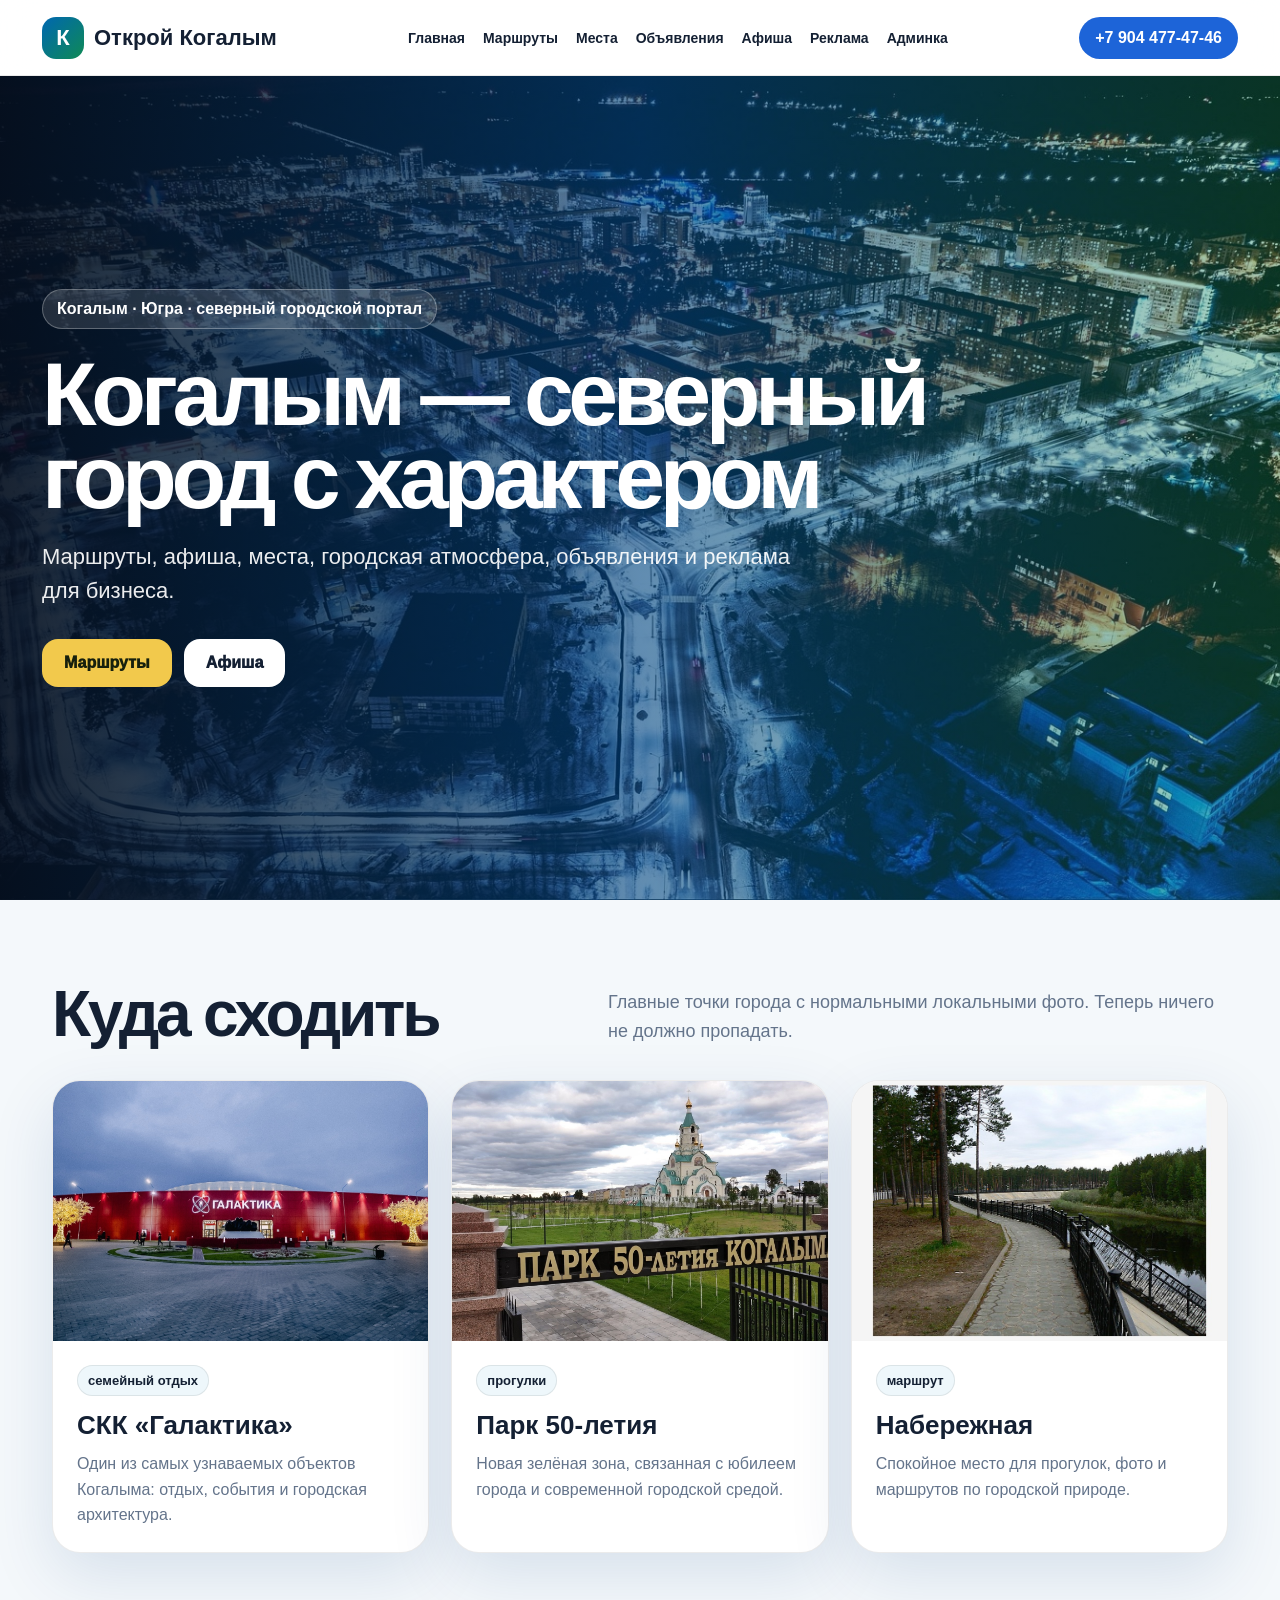
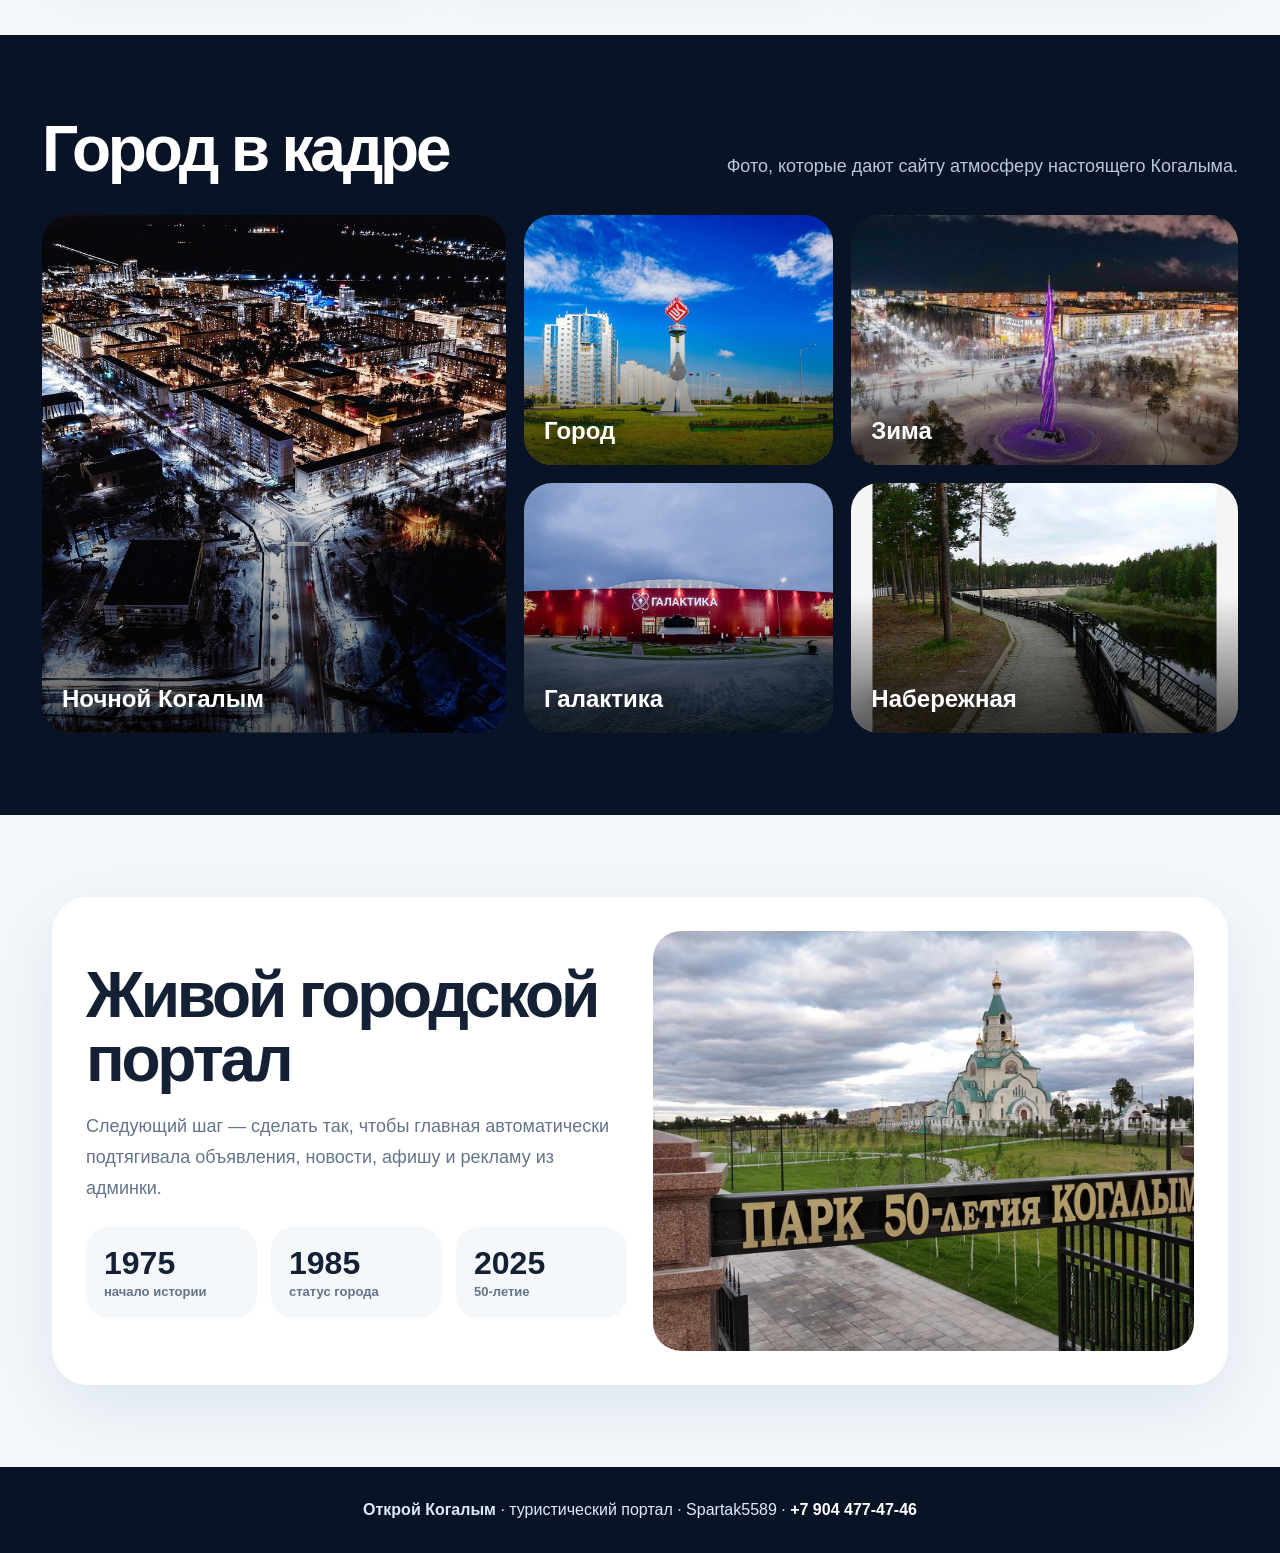
==== index.html @ 86d1e666 "Add files via upload" ====
<!DOCTYPE html>
<html lang="ru">
<head>
<meta charset="UTF-8">
<meta name="viewport" content="width=device-width, initial-scale=1.0">
<title>Открой Когалым</title>
<link rel="stylesheet" href="styles.css">
</head>
<body>

<header class="topbar">
  <a class="logo" href="index.html"><span>К</span> Открой Когалым</a>
  <nav class="nav">
    <a href="index.html">Главная</a>
    <a href="routes.html">Маршруты</a>
    <a href="places.html">Места</a>
    <a href="announcements.html">Объявления</a>
    <a href="events.html">Афиша</a>
    <a href="partners.html">Реклама</a>
    <a href="admin.html">Админка</a>
  </nav>
  <a class="phone" href="tel:+79044774746">+7 904 477-47-46</a>
</header>

<section class="hero">
  <div class="hero-inner">
    <div class="badge">Когалым · Югра · северный городской портал</div>
    <h1>Когалым — северный город с характером</h1>
    <p>Маршруты, афиша, места, городская атмосфера, объявления и реклама для бизнеса.</p>
    <div class="actions">
      <a href="routes.html" class="btn yellow">Маршруты</a>
      <a href="events.html" class="btn light">Афиша</a>
    </div>
  </div>
</section>

<section class="section">
  <div class="section-head">
    <h2>Куда сходить</h2>
    <p>Главные точки города с нормальными локальными фото. Теперь ничего не должно пропадать.</p>
  </div>

  <div class="cards">
    <article class="card">
      <img src="galaktika.jpg" alt="СКК Галактика">
      <div class="card-body">
        <span class="tag">семейный отдых</span>
        <h3>СКК «Галактика»</h3>
        <p>Один из самых узнаваемых объектов Когалыма: отдых, события и городская архитектура.</p>
      </div>
    </article>

    <article class="card">
      <img src="park-50-let.jpg" alt="Парк 50-летия Когалыма">
      <div class="card-body">
        <span class="tag">прогулки</span>
        <h3>Парк 50-летия</h3>
        <p>Новая зелёная зона, связанная с юбилеем города и современной городской средой.</p>
      </div>
    </article>

    <article class="card">
      <img src="embankment.jpg" alt="Набережная Когалыма">
      <div class="card-body">
        <span class="tag">маршрут</span>
        <h3>Набережная</h3>
        <p>Спокойное место для прогулок, фото и маршрутов по городской природе.</p>
      </div>
    </article>
  </div>
</section>

<section class="section dark">
  <div class="section-head">
    <h2>Город в кадре</h2>
    <p>Фото, которые дают сайту атмосферу настоящего Когалыма.</p>
  </div>

  <div class="gallery">
    <div class="shot big"><img src="kogalym-night.jpg" alt=""><b>Ночной Когалым</b></div>
    <div class="shot"><img src="lukoil-city.webp" alt=""><b>Город</b></div>
    <div class="shot"><img src="winter-monument.webp" alt=""><b>Зима</b></div>
    <div class="shot"><img src="galaktika.jpg" alt=""><b>Галактика</b></div>
    <div class="shot"><img src="embankment.jpg" alt=""><b>Набережная</b></div>
  </div>
</section>

<section class="section">
  <div class="feature">
    <div>
      <h2>Живой городской портал</h2>
      <p>Следующий шаг — сделать так, чтобы главная автоматически подтягивала объявления, новости, афишу и рекламу из админки.</p>
      <div class="mini-grid">
        <div><b>1975</b><span>начало истории</span></div>
        <div><b>1985</b><span>статус города</span></div>
        <div><b>2025</b><span>50-летие</span></div>
      </div>
    </div>
    <img src="park-50-let.jpg" alt="">
  </div>
</section>

<footer>
  <b>Открой Когалым</b>
  <span> · туристический портал · Spartak5589 · </span>
  <a href="tel:+79044774746">+7 904 477-47-46</a>
</footer>

</body>
</html>
---- styles.css ----
*{box-sizing:border-box;margin:0;padding:0}
body{font-family:Inter,Segoe UI,Arial,sans-serif;background:#f4f8fb;color:#142033}
a{text-decoration:none;color:inherit}
.topbar{height:76px;padding:0 42px;display:flex;align-items:center;justify-content:space-between;gap:22px;background:rgba(255,255,255,.92);backdrop-filter:blur(16px);position:sticky;top:0;z-index:10;border-bottom:1px solid rgba(0,0,0,.08)}
.logo{display:flex;align-items:center;gap:10px;font-size:22px;font-weight:900;white-space:nowrap}
.logo span{width:42px;height:42px;border-radius:14px;background:linear-gradient(135deg,#0067b1,#0f8a55);display:grid;place-items:center;color:white}
.nav{display:flex;gap:18px;font-size:14px;font-weight:800}
.nav a:hover{color:#0067b1}
.phone{background:#1d64d8;color:#fff;padding:12px 16px;border-radius:999px;font-weight:900;white-space:nowrap}

.hero{min-height:calc(100vh - 76px);display:flex;align-items:center;background:linear-gradient(90deg,rgba(5,16,32,.92),rgba(0,70,130,.62),rgba(15,138,85,.35)),url('kogalym-night.jpg') center/cover;color:white;padding:80px 42px}
.hero-inner{max-width:900px}
.badge{display:inline-flex;padding:10px 14px;border-radius:999px;border:1px solid rgba(255,255,255,.28);background:rgba(255,255,255,.12);font-weight:800;margin-bottom:24px}
h1{font-size:clamp(46px,7vw,92px);line-height:.92;letter-spacing:-.06em;margin-bottom:22px}
.hero p{font-size:22px;line-height:1.55;max-width:780px;color:rgba(255,255,255,.92)}
.actions{display:flex;gap:12px;margin-top:30px;flex-wrap:wrap}
.btn{padding:15px 22px;border-radius:16px;font-weight:950}
.yellow{background:#f2c94c;color:#17200d}
.light{background:#fff;color:#142033}

.section{padding:82px 42px;max-width:1260px;margin:auto}
.section.dark{max-width:none;background:#081426;color:white}
.section.dark .section-head p{color:#b6c8d9}
.section-head{display:flex;justify-content:space-between;gap:30px;align-items:end;margin-bottom:34px}
.section h2{font-size:clamp(34px,5vw,64px);line-height:1;letter-spacing:-.05em}
.section-head p{font-size:18px;color:#64748b;line-height:1.6;max-width:620px}

.cards{display:grid;grid-template-columns:repeat(3,1fr);gap:22px}
.card{background:white;border-radius:28px;overflow:hidden;box-shadow:0 22px 65px rgba(0,60,120,.12);transition:.25s;border:1px solid rgba(0,0,0,.08)}
.card:hover{transform:translateY(-6px);box-shadow:0 30px 80px rgba(0,60,120,.18)}
.card img{width:100%;height:260px;object-fit:cover;display:block}
.card-body{padding:24px}
.tag{display:inline-flex;background:#eef7fb;border:1px solid rgba(0,0,0,.08);padding:7px 10px;border-radius:999px;font-size:13px;font-weight:900;margin-bottom:14px}
.card h3{font-size:26px;margin-bottom:10px}
.card p{color:#64748b;line-height:1.6}

.gallery{display:grid;grid-template-columns:1.2fr .8fr 1fr;gap:18px;max-width:1260px;margin:auto}
.shot{height:250px;border-radius:28px;overflow:hidden;position:relative;background:#123}
.shot.big{height:518px;grid-row:span 2}
.shot img{width:100%;height:100%;object-fit:cover;display:block;transition:.35s}
.shot:hover img{transform:scale(1.05)}
.shot:after{content:"";position:absolute;inset:0;background:linear-gradient(180deg,transparent 45%,rgba(0,0,0,.65))}
.shot b{position:absolute;left:20px;bottom:20px;z-index:2;color:white;font-size:24px;text-shadow:0 2px 18px rgba(0,0,0,.65)}

.feature{display:grid;grid-template-columns:1fr 1fr;gap:26px;align-items:center;background:white;border-radius:36px;padding:34px;box-shadow:0 22px 70px rgba(0,60,120,.10)}
.feature p{font-size:18px;line-height:1.7;color:#64748b;margin:20px 0}
.feature img{width:100%;height:420px;object-fit:cover;border-radius:28px}
.mini-grid{display:grid;grid-template-columns:repeat(3,1fr);gap:14px;margin-top:24px}
.mini-grid div{background:#f4f8fb;border-radius:22px;padding:18px}
.mini-grid b{font-size:32px;display:block}
.mini-grid span{color:#64748b;font-weight:800;font-size:13px}

footer{padding:34px 42px;background:#081426;color:#dbeafe;text-align:center}
footer a{color:white;font-weight:900}

@media(max-width:900px){
  .topbar{height:auto;padding:18px;align-items:flex-start;flex-direction:column}
  .nav{flex-wrap:wrap}
  .phone{display:inline-flex}
  .hero{min-height:auto;padding:80px 22px}
  h1{font-size:46px}
  .hero p{font-size:18px}
  .section{padding:60px 22px}
  .section-head{display:block}
  .section-head p{margin-top:16px}
  .cards,.gallery,.feature,.mini-grid{grid-template-columns:1fr}
  .shot,.shot.big{height:260px}
  .feature{padding:22px}
  .feature img{height:280px}
}
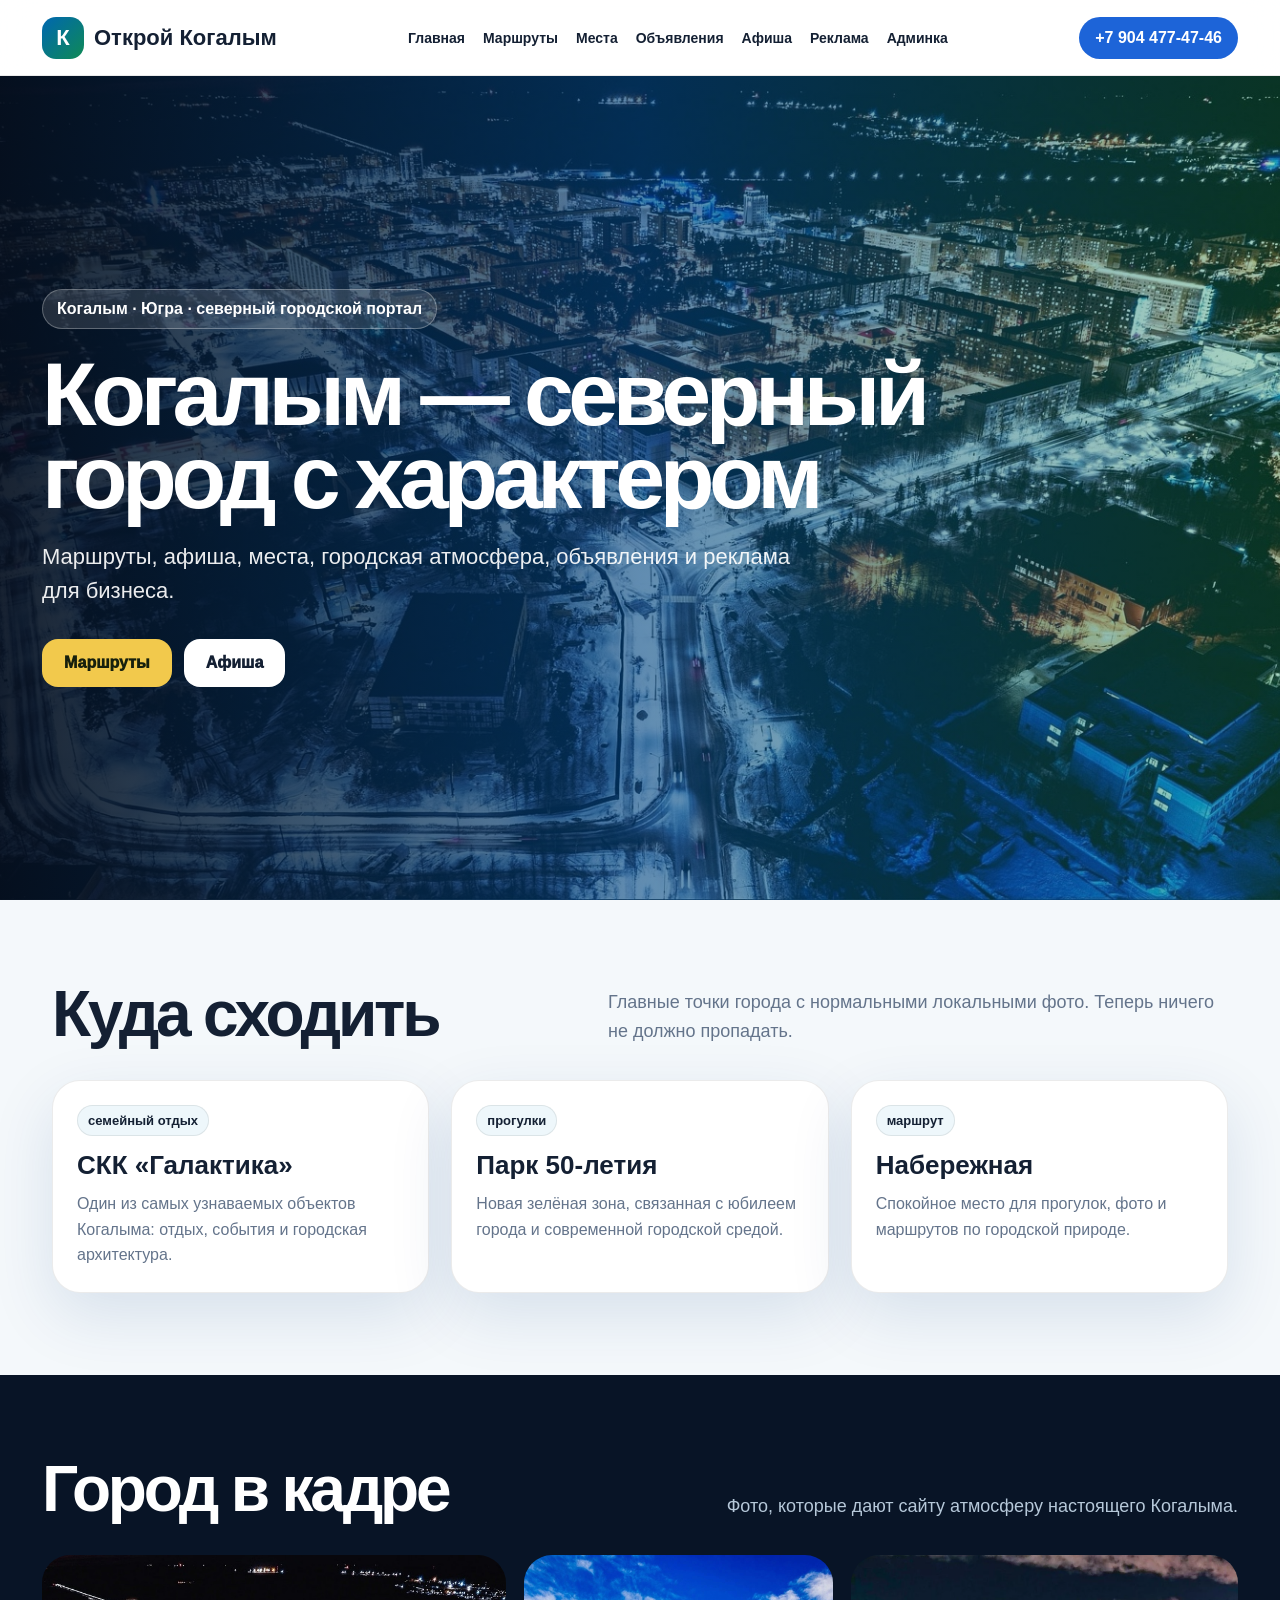
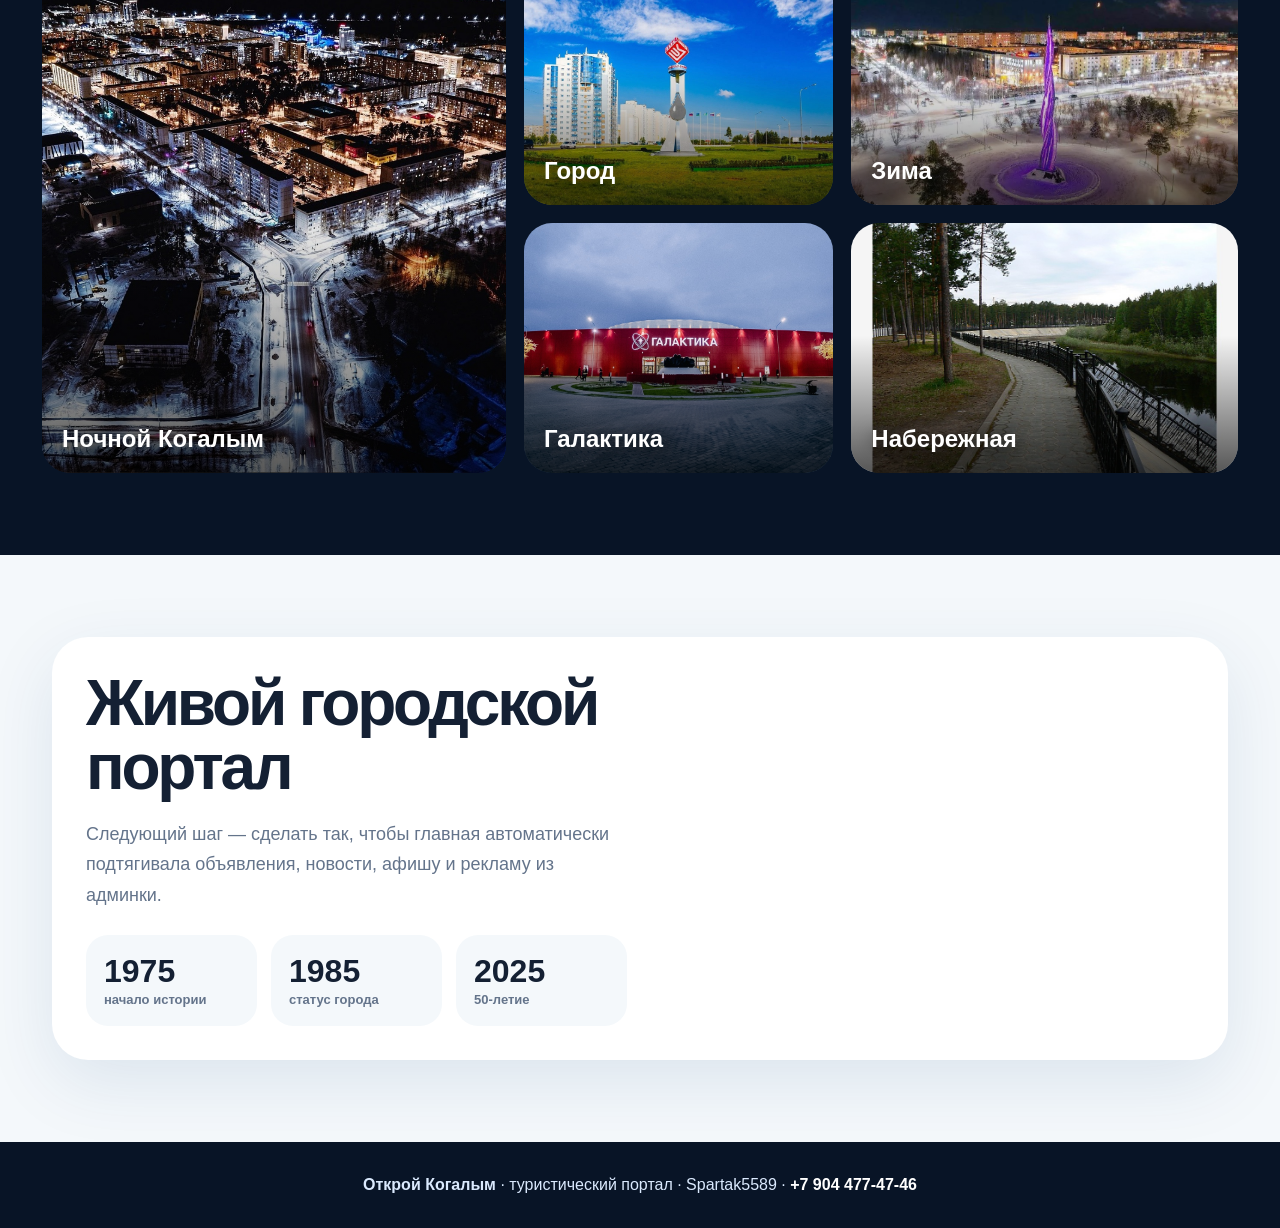
==== commit afc53ce4: "Update index.html" ====
--- a/index.html
+++ b/index.html
@@ -42,7 +42,7 @@
 
   <div class="cards">
     <article class="card">
-      <img src="galaktika.jpg" alt="СКК Галактика">
+      <src="galaktika.jpg" alt="СКК Галактика">
       <div class="card-body">
         <span class="tag">семейный отдых</span>
         <h3>СКК «Галактика»</h3>
@@ -51,7 +51,7 @@
     </article>
 
     <article class="card">
-      <img src="park-50-let.jpg" alt="Парк 50-летия Когалыма">
+      <src="park-50-let.jpg" alt="Парк 50-летия Когалыма">
       <div class="card-body">
         <span class="tag">прогулки</span>
         <h3>Парк 50-летия</h3>
@@ -60,7 +60,7 @@
     </article>
 
     <article class="card">
-      <img src="embankment.jpg" alt="Набережная Когалыма">
+      <src="embankment.jpg" alt="Набережная Когалыма">
       <div class="card-body">
         <span class="tag">маршрут</span>
         <h3>Набережная</h3>
@@ -96,7 +96,7 @@
         <div><b>2025</b><span>50-летие</span></div>
       </div>
     </div>
-    <img src="park-50-let.jpg" alt="">
+    <src="park-50-let.jpg" alt="">
   </div>
 </section>
 
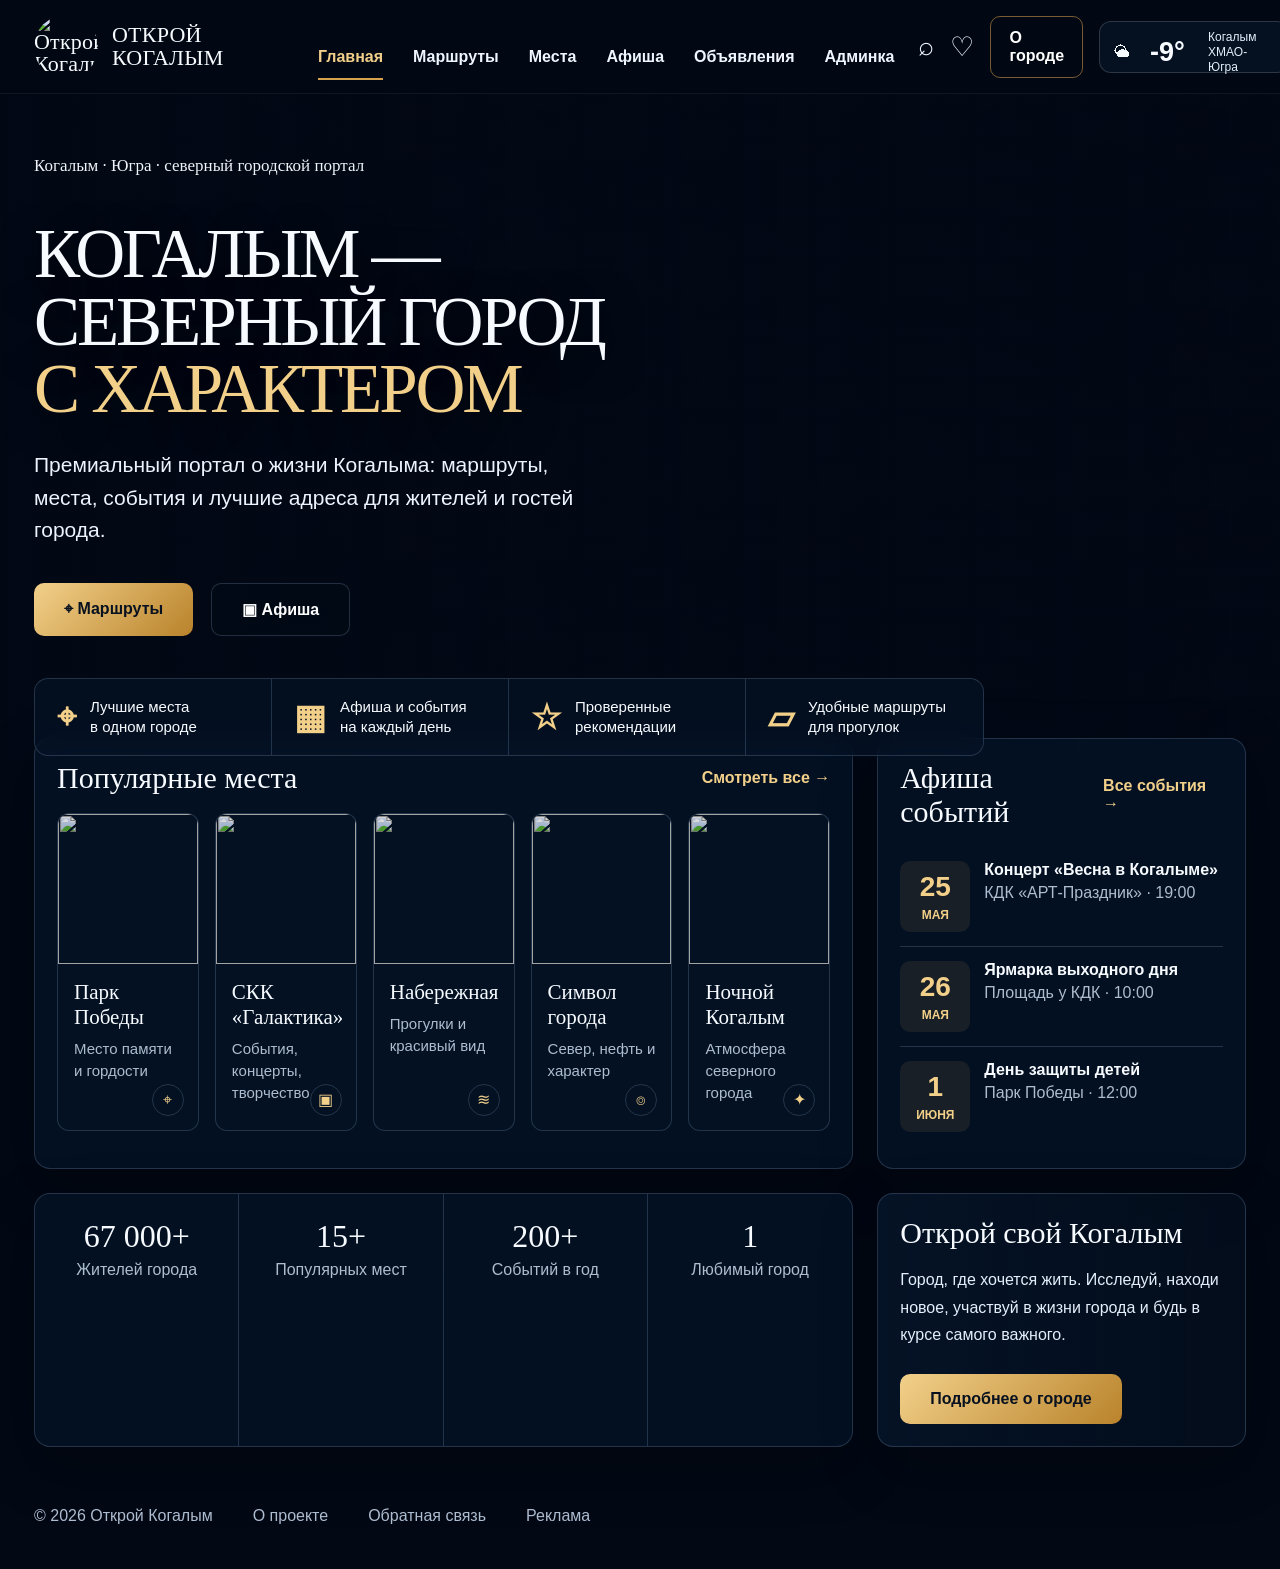
==== commit 1dca5b0f: "Add files via upload" ====
--- a/index.html
+++ b/index.html
@@ -1,109 +1,113 @@
 <!DOCTYPE html>
 <html lang="ru">
 <head>
-<meta charset="UTF-8">
-<meta name="viewport" content="width=device-width, initial-scale=1.0">
-<title>Открой Когалым</title>
-<link rel="stylesheet" href="styles.css">
+  <meta charset="UTF-8" />
+  <meta name="viewport" content="width=device-width, initial-scale=1.0" />
+  <title>Открой Когалым</title>
+  <link rel="stylesheet" href="style.css" />
 </head>
 <body>
 
-<header class="topbar">
-  <a class="logo" href="index.html"><span>К</span> Открой Когалым</a>
-  <nav class="nav">
-    <a href="index.html">Главная</a>
+<header class="header">
+  <a class="brand" href="index.html">
+    <img src="images/logo.png" alt="Открой Когалым">
+    <span>ОТКРОЙ<br>КОГАЛЫМ</span>
+  </a>
+
+  <nav>
+    <a class="active" href="index.html">Главная</a>
     <a href="routes.html">Маршруты</a>
     <a href="places.html">Места</a>
+    <a href="events.html">Афиша</a>
     <a href="announcements.html">Объявления</a>
-    <a href="events.html">Афиша</a>
-    <a href="partners.html">Реклама</a>
     <a href="admin.html">Админка</a>
   </nav>
-  <a class="phone" href="tel:+79044774746">+7 904 477-47-46</a>
+
+  <div class="right-head">
+    <span class="icon">⌕</span>
+    <span class="icon">♡</span>
+    <a class="about" href="about.html">О городе</a>
+    <div class="weather">
+      <span>🌥</span>
+      <b>-9°</b>
+      <small>Когалым<br>ХМАО-Югра</small>
+    </div>
+  </div>
 </header>
 
-<section class="hero">
-  <div class="hero-inner">
-    <div class="badge">Когалым · Югра · северный городской портал</div>
-    <h1>Когалым — северный город с характером</h1>
-    <p>Маршруты, афиша, места, городская атмосфера, объявления и реклама для бизнеса.</p>
-    <div class="actions">
-      <a href="routes.html" class="btn yellow">Маршруты</a>
-      <a href="events.html" class="btn light">Афиша</a>
-    </div>
-  </div>
-</section>
+<main>
+  <section class="hero">
+    <div class="hero-content">
+      <p class="kicker">Когалым · Югра · северный городской портал</p>
 
-<section class="section">
-  <div class="section-head">
-    <h2>Куда сходить</h2>
-    <p>Главные точки города с нормальными локальными фото. Теперь ничего не должно пропадать.</p>
-  </div>
+      <h1>Когалым —<br>северный город<br><strong>с характером</strong></h1>
 
-  <div class="cards">
-    <article class="card">
-      <src="galaktika.jpg" alt="СКК Галактика">
-      <div class="card-body">
-        <span class="tag">семейный отдых</span>
-        <h3>СКК «Галактика»</h3>
-        <p>Один из самых узнаваемых объектов Когалыма: отдых, события и городская архитектура.</p>
+      <p class="lead">
+        Премиальный портал о жизни Когалыма:
+        маршруты, места, события и лучшие адреса
+        для жителей и гостей города.
+      </p>
+
+      <div class="actions">
+        <a class="btn gold" href="routes.html">⌖ Маршруты</a>
+        <a class="btn dark" href="events.html">▣ Афиша</a>
       </div>
-    </article>
 
-    <article class="card">
-      <src="park-50-let.jpg" alt="Парк 50-летия Когалыма">
-      <div class="card-body">
-        <span class="tag">прогулки</span>
-        <h3>Парк 50-летия</h3>
-        <p>Новая зелёная зона, связанная с юбилеем города и современной городской средой.</p>
-      </div>
-    </article>
-
-    <article class="card">
-      <src="embankment.jpg" alt="Набережная Когалыма">
-      <div class="card-body">
-        <span class="tag">маршрут</span>
-        <h3>Набережная</h3>
-        <p>Спокойное место для прогулок, фото и маршрутов по городской природе.</p>
-      </div>
-    </article>
-  </div>
-</section>
-
-<section class="section dark">
-  <div class="section-head">
-    <h2>Город в кадре</h2>
-    <p>Фото, которые дают сайту атмосферу настоящего Когалыма.</p>
-  </div>
-
-  <div class="gallery">
-    <div class="shot big"><img src="kogalym-night.jpg" alt=""><b>Ночной Когалым</b></div>
-    <div class="shot"><img src="lukoil-city.webp" alt=""><b>Город</b></div>
-    <div class="shot"><img src="winter-monument.webp" alt=""><b>Зима</b></div>
-    <div class="shot"><img src="galaktika.jpg" alt=""><b>Галактика</b></div>
-    <div class="shot"><img src="embankment.jpg" alt=""><b>Набережная</b></div>
-  </div>
-</section>
-
-<section class="section">
-  <div class="feature">
-    <div>
-      <h2>Живой городской портал</h2>
-      <p>Следующий шаг — сделать так, чтобы главная автоматически подтягивала объявления, новости, афишу и рекламу из админки.</p>
-      <div class="mini-grid">
-        <div><b>1975</b><span>начало истории</span></div>
-        <div><b>1985</b><span>статус города</span></div>
-        <div><b>2025</b><span>50-летие</span></div>
+      <div class="features">
+        <div><b>⌖</b><span>Лучшие места<br>в одном городе</span></div>
+        <div><b>▦</b><span>Афиша и события<br>на каждый день</span></div>
+        <div><b>☆</b><span>Проверенные<br>рекомендации</span></div>
+        <div><b>▱</b><span>Удобные маршруты<br>для прогулок</span></div>
       </div>
     </div>
-    <src="park-50-let.jpg" alt="">
-  </div>
-</section>
+  </section>
+
+  <section class="main-grid">
+    <div class="places panel">
+      <div class="section-head">
+        <h2>Популярные места</h2>
+        <a href="places.html">Смотреть все →</a>
+      </div>
+
+      <div class="cards">
+        <article><img src="images/park.jpg"><h3>Парк Победы</h3><p>Место памяти и гордости</p><i>⌖</i></article>
+        <article><img src="images/galaktika.jpg"><h3>СКК «Галактика»</h3><p>События, концерты, творчество</p><i>▣</i></article>
+        <article><img src="images/embankment.jpg"><h3>Набережная</h3><p>Прогулки и красивый вид</p><i>≋</i></article>
+        <article><img src="images/lukoil.webp"><h3>Символ города</h3><p>Север, нефть и характер</p><i>⌾</i></article>
+        <article><img src="images/night.jpg"><h3>Ночной Когалым</h3><p>Атмосфера северного города</p><i>✦</i></article>
+      </div>
+    </div>
+
+    <aside class="events panel">
+      <div class="section-head">
+        <h2>Афиша событий</h2>
+        <a href="events.html">Все события →</a>
+      </div>
+      <div class="event"><time>25<small>МАЯ</small></time><div><b>Концерт «Весна в Когалыме»</b><p>КДК «АРТ-Праздник» · 19:00</p></div></div>
+      <div class="event"><time>26<small>МАЯ</small></time><div><b>Ярмарка выходного дня</b><p>Площадь у КДК · 10:00</p></div></div>
+      <div class="event"><time>1<small>ИЮНЯ</small></time><div><b>День защиты детей</b><p>Парк Победы · 12:00</p></div></div>
+    </aside>
+
+    <div class="stats panel">
+      <div><b>67 000+</b><span>Жителей города</span></div>
+      <div><b>15+</b><span>Популярных мест</span></div>
+      <div><b>200+</b><span>Событий в год</span></div>
+      <div><b>1</b><span>Любимый город</span></div>
+    </div>
+
+    <div class="city panel">
+      <h2>Открой свой Когалым</h2>
+      <p>Город, где хочется жить. Исследуй, находи новое, участвуй в жизни города и будь в курсе самого важного.</p>
+      <a class="btn gold" href="about.html">Подробнее о городе</a>
+    </div>
+  </section>
+</main>
 
 <footer>
-  <b>Открой Когалым</b>
-  <span> · туристический портал · Spartak5589 · </span>
-  <a href="tel:+79044774746">+7 904 477-47-46</a>
+  <span>© 2026 Открой Когалым</span>
+  <a href="about.html">О проекте</a>
+  <a href="#">Обратная связь</a>
+  <a href="#">Реклама</a>
 </footer>
 
 </body>
--- a/style.css
+++ b/style.css
@@ -0,0 +1,42 @@
+*{box-sizing:border-box;margin:0;padding:0}
+:root{--bg:#020814;--panel:rgba(5,20,39,.78);--line:rgba(180,215,255,.18);--gold:#d6a24b;--gold2:#f2d08a;--white:#f7fbff;--muted:#aebcd0}
+body{font-family:Arial,Helvetica,sans-serif;background:#020814;color:var(--white)}
+a{text-decoration:none;color:inherit}
+.header{position:fixed;top:0;left:0;width:100%;height:94px;padding:0 34px;display:grid;grid-template-columns:260px 1fr auto;align-items:center;gap:24px;background:rgba(2,8,20,.84);backdrop-filter:blur(16px);border-bottom:1px solid rgba(255,255,255,.06);z-index:100}
+.brand{display:flex;align-items:center;gap:14px;font-family:Georgia,'Times New Roman',serif;font-size:22px;line-height:1.04;letter-spacing:.01em}
+.brand img{width:64px;height:64px;border-radius:50%;object-fit:cover}
+nav{display:flex;justify-content:center;gap:30px;font-size:16px;font-weight:700}
+nav a{padding:34px 0 12px;border-bottom:2px solid transparent;color:#f0f5ff}
+nav a.active,nav a:hover{color:var(--gold2);border-color:var(--gold)}
+.right-head{display:flex;align-items:center;gap:16px}
+.icon{font-size:27px;color:#eef5ff}
+.about{padding:12px 18px;border:1px solid rgba(214,162,75,.55);border-radius:10px;font-weight:800;color:#fff}
+.weather{height:52px;min-width:190px;padding:8px 14px;border:1px solid rgba(255,255,255,.16);border-radius:12px;background:rgba(7,20,39,.82);display:grid;grid-template-columns:28px 50px 1fr;align-items:center;gap:8px}
+.weather b{font-size:27px}.weather small{font-size:12px;color:#e5eefb;line-height:1.25}
+
+.hero{min-height:650px;padding-top:94px;background:linear-gradient(90deg,rgba(2,8,20,.98) 0%,rgba(2,8,20,.72) 34%,rgba(2,8,20,.18) 100%),linear-gradient(180deg,rgba(2,8,20,.05) 0%,#020814 100%),url('images/hero.jpg') center/cover no-repeat}
+.hero-content{max-width:1500px;margin:0 auto;padding:62px 34px 0}
+.kicker{font-family:Georgia,'Times New Roman',serif;font-size:17px;color:#f0f3f8;margin-bottom:44px}
+h1{font-family:Georgia,'Times New Roman',serif;font-weight:500;text-transform:uppercase;font-size:clamp(54px,5.4vw,82px);line-height:.98;letter-spacing:-.045em;text-shadow:0 10px 36px rgba(0,0,0,.5)}
+h1 strong{font-weight:500;color:var(--gold2)}
+.lead{max-width:560px;margin-top:26px;font-size:21px;line-height:1.55;color:#edf4ff}
+.actions{display:flex;gap:18px;margin-top:36px}
+.btn{display:inline-flex;align-items:center;justify-content:center;gap:10px;padding:16px 30px;border-radius:10px;font-weight:800;border:1px solid var(--line)}
+.gold{background:linear-gradient(135deg,var(--gold2),#b9832b);color:#08111f;border:none}
+.dark{background:rgba(3,12,24,.58);color:#fff}
+.features{max-width:950px;margin-top:42px;display:grid;grid-template-columns:repeat(4,1fr);border:1px solid var(--line);border-radius:14px;overflow:hidden;background:rgba(5,20,39,.62);backdrop-filter:blur(12px)}
+.features div{display:flex;align-items:center;gap:14px;padding:18px 22px;border-right:1px solid var(--line)}
+.features div:last-child{border-right:0}.features b{font-size:34px;color:var(--gold2)}.features span{font-size:15px;line-height:1.35}
+
+.main-grid{max-width:1500px;margin:-18px auto 0;padding:0 34px 40px;display:grid;grid-template-columns:2fr .9fr;gap:24px}
+.panel{background:var(--panel);border:1px solid var(--line);border-radius:16px;padding:22px;box-shadow:0 20px 60px rgba(0,0,0,.24)}
+.section-head{display:flex;align-items:center;justify-content:space-between;margin-bottom:18px}.section-head h2{font-family:Georgia,'Times New Roman',serif;font-size:30px;font-weight:500}.section-head a{color:var(--gold2);font-weight:800}
+.cards{display:grid;grid-template-columns:repeat(5,1fr);gap:16px}
+.cards article{border:1px solid var(--line);border-radius:12px;overflow:hidden;background:rgba(5,18,36,.72);position:relative}
+.cards img{width:100%;height:150px;object-fit:cover;display:block;filter:brightness(.85) saturate(1.05)}
+.cards h3{font-family:Georgia,'Times New Roman',serif;font-size:21px;font-weight:500;margin:16px 16px 8px}.cards p{font-size:15px;color:var(--muted);line-height:1.45;margin:0 16px 26px}.cards i{position:absolute;right:14px;bottom:14px;width:32px;height:32px;border-radius:50%;border:1px solid var(--line);display:grid;place-items:center;color:var(--gold2);font-style:normal}
+.event{display:grid;grid-template-columns:70px 1fr;gap:14px;padding:14px 0;border-bottom:1px solid var(--line)}.event:last-child{border-bottom:0}.event time{border-radius:10px;background:rgba(214,162,75,.10);color:var(--gold2);text-align:center;padding:10px;font-weight:900;font-size:28px}.event small{display:block;font-size:12px;margin-top:5px}.event b{font-size:16px}.event p{color:var(--muted);margin-top:5px}
+.stats{grid-column:1/2;display:grid;grid-template-columns:repeat(4,1fr);padding:0;overflow:hidden}.stats div{text-align:center;padding:24px;border-right:1px solid var(--line)}.stats div:last-child{border-right:0}.stats b{font-family:Georgia,'Times New Roman',serif;font-size:32px;font-weight:500}.stats span{display:block;color:var(--muted);margin-top:6px}
+.city{background:linear-gradient(90deg,rgba(5,20,39,.94),rgba(5,20,39,.42)),url('images/lukoil.webp') right bottom/auto 100% no-repeat}.city h2{font-family:Georgia,'Times New Roman',serif;font-size:30px;font-weight:500}.city p{max-width:320px;line-height:1.7;color:#e5eefb;margin:16px 0 26px}
+footer{max-width:1500px;margin:0 auto;padding:20px 34px 44px;display:flex;gap:40px;color:var(--muted)}
+@media(max-width:1100px){.header{position:relative;height:auto;grid-template-columns:1fr;padding:18px}.right-head{flex-wrap:wrap}.hero{padding-top:0}.hero-content{padding:42px 18px}.features,.main-grid,.cards,.stats{grid-template-columns:1fr}.main-grid{margin:0;padding:0 18px 32px}.stats{grid-column:auto}.features div{border-right:0;border-bottom:1px solid var(--line)}h1{font-size:44px}footer{padding:20px 18px 40px;flex-wrap:wrap}}
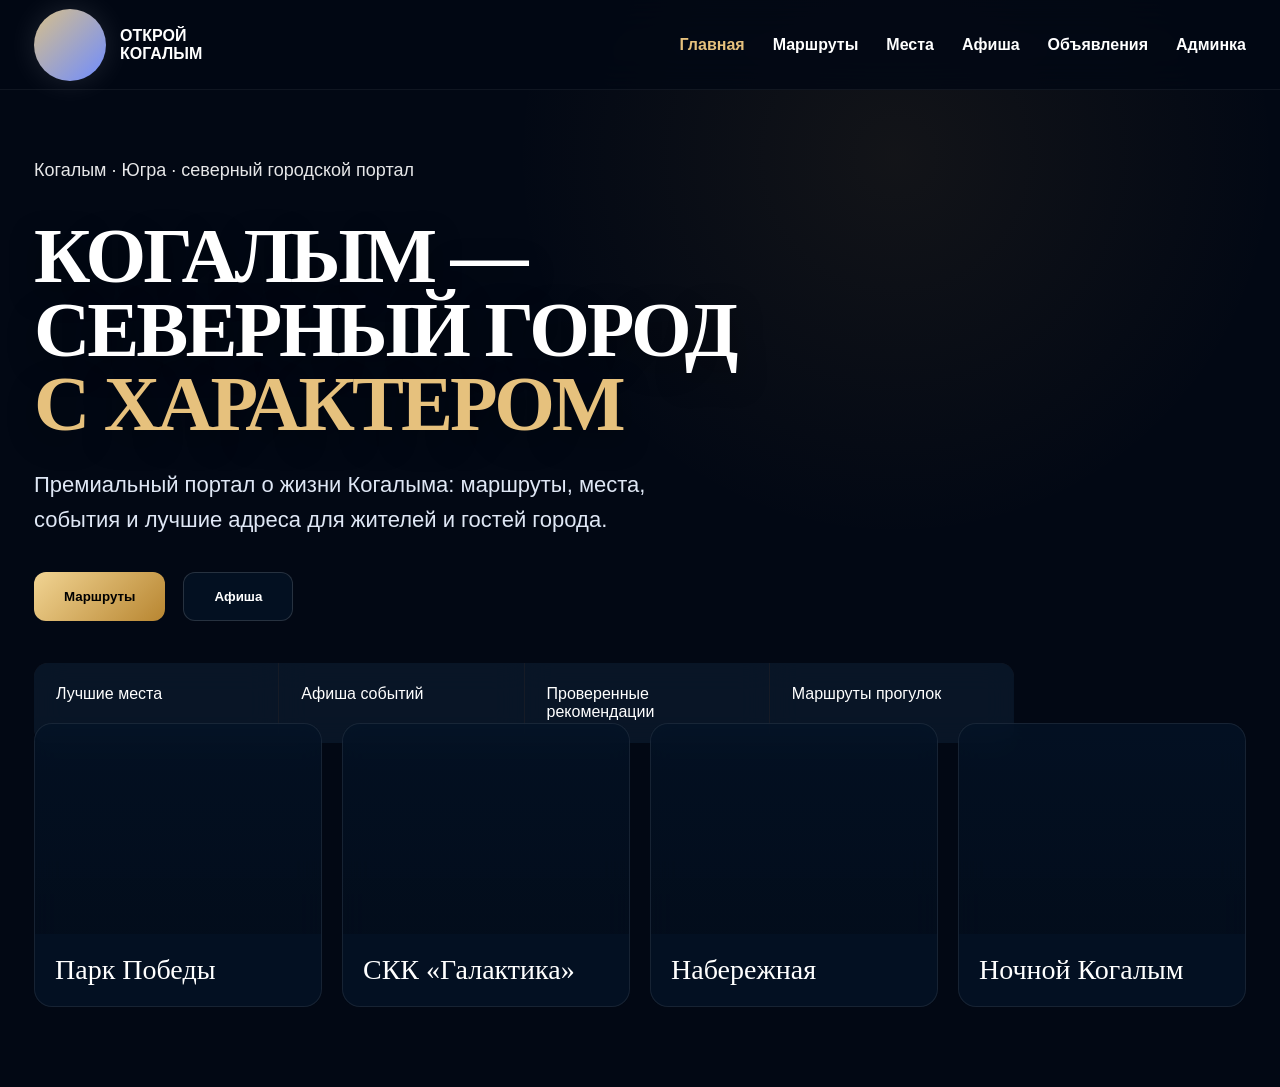
==== commit 3be8a9e6: "Add files via upload" ====
--- a/index.html
+++ b/index.html
@@ -1,114 +1,54 @@
 <!DOCTYPE html>
 <html lang="ru">
 <head>
-  <meta charset="UTF-8" />
-  <meta name="viewport" content="width=device-width, initial-scale=1.0" />
-  <title>Открой Когалым</title>
-  <link rel="stylesheet" href="style.css" />
+<meta charset="UTF-8">
+<meta name="viewport" content="width=device-width, initial-scale=1.0">
+<title>Открой Когалым</title>
+<link rel="stylesheet" href="style.css">
 </head>
 <body>
-
 <header class="header">
-  <a class="brand" href="index.html">
-    <img src="images/logo.png" alt="Открой Когалым">
-    <span>ОТКРОЙ<br>КОГАЛЫМ</span>
-  </a>
-
-  <nav>
-    <a class="active" href="index.html">Главная</a>
-    <a href="routes.html">Маршруты</a>
-    <a href="places.html">Места</a>
-    <a href="events.html">Афиша</a>
-    <a href="announcements.html">Объявления</a>
-    <a href="admin.html">Админка</a>
-  </nav>
-
-  <div class="right-head">
-    <span class="icon">⌕</span>
-    <span class="icon">♡</span>
-    <a class="about" href="about.html">О городе</a>
-    <div class="weather">
-      <span>🌥</span>
-      <b>-9°</b>
-      <small>Когалым<br>ХМАО-Югра</small>
-    </div>
-  </div>
+<div class="brand">
+<div class="logo"></div>
+<div>ОТКРОЙ<br>КОГАЛЫМ</div>
+</div>
+<nav>
+<a class="active">Главная</a>
+<a>Маршруты</a>
+<a>Места</a>
+<a>Афиша</a>
+<a>Объявления</a>
+<a>Админка</a>
+</nav>
 </header>
 
-<main>
-  <section class="hero">
-    <div class="hero-content">
-      <p class="kicker">Когалым · Югра · северный городской портал</p>
+<section class="hero">
+<div class="overlay"></div>
+<div class="hero-content">
+<p class="kicker">Когалым · Югра · северный городской портал</p>
+<h1>КОГАЛЫМ —<br>СЕВЕРНЫЙ ГОРОД<br><span>С ХАРАКТЕРОМ</span></h1>
+<p class="lead">Премиальный портал о жизни Когалыма: маршруты, места, события и лучшие адреса для жителей и гостей города.</p>
 
-      <h1>Когалым —<br>северный город<br><strong>с характером</strong></h1>
+<div class="buttons">
+<button>Маршруты</button>
+<button class="dark">Афиша</button>
+</div>
 
-      <p class="lead">
-        Премиальный портал о жизни Когалыма:
-        маршруты, места, события и лучшие адреса
-        для жителей и гостей города.
-      </p>
+<div class="features">
+<div>Лучшие места</div>
+<div>Афиша событий</div>
+<div>Проверенные рекомендации</div>
+<div>Маршруты прогулок</div>
+</div>
+</div>
+</section>
 
-      <div class="actions">
-        <a class="btn gold" href="routes.html">⌖ Маршруты</a>
-        <a class="btn dark" href="events.html">▣ Афиша</a>
-      </div>
-
-      <div class="features">
-        <div><b>⌖</b><span>Лучшие места<br>в одном городе</span></div>
-        <div><b>▦</b><span>Афиша и события<br>на каждый день</span></div>
-        <div><b>☆</b><span>Проверенные<br>рекомендации</span></div>
-        <div><b>▱</b><span>Удобные маршруты<br>для прогулок</span></div>
-      </div>
-    </div>
-  </section>
-
-  <section class="main-grid">
-    <div class="places panel">
-      <div class="section-head">
-        <h2>Популярные места</h2>
-        <a href="places.html">Смотреть все →</a>
-      </div>
-
-      <div class="cards">
-        <article><img src="images/park.jpg"><h3>Парк Победы</h3><p>Место памяти и гордости</p><i>⌖</i></article>
-        <article><img src="images/galaktika.jpg"><h3>СКК «Галактика»</h3><p>События, концерты, творчество</p><i>▣</i></article>
-        <article><img src="images/embankment.jpg"><h3>Набережная</h3><p>Прогулки и красивый вид</p><i>≋</i></article>
-        <article><img src="images/lukoil.webp"><h3>Символ города</h3><p>Север, нефть и характер</p><i>⌾</i></article>
-        <article><img src="images/night.jpg"><h3>Ночной Когалым</h3><p>Атмосфера северного города</p><i>✦</i></article>
-      </div>
-    </div>
-
-    <aside class="events panel">
-      <div class="section-head">
-        <h2>Афиша событий</h2>
-        <a href="events.html">Все события →</a>
-      </div>
-      <div class="event"><time>25<small>МАЯ</small></time><div><b>Концерт «Весна в Когалыме»</b><p>КДК «АРТ-Праздник» · 19:00</p></div></div>
-      <div class="event"><time>26<small>МАЯ</small></time><div><b>Ярмарка выходного дня</b><p>Площадь у КДК · 10:00</p></div></div>
-      <div class="event"><time>1<small>ИЮНЯ</small></time><div><b>День защиты детей</b><p>Парк Победы · 12:00</p></div></div>
-    </aside>
-
-    <div class="stats panel">
-      <div><b>67 000+</b><span>Жителей города</span></div>
-      <div><b>15+</b><span>Популярных мест</span></div>
-      <div><b>200+</b><span>Событий в год</span></div>
-      <div><b>1</b><span>Любимый город</span></div>
-    </div>
-
-    <div class="city panel">
-      <h2>Открой свой Когалым</h2>
-      <p>Город, где хочется жить. Исследуй, находи новое, участвуй в жизни города и будь в курсе самого важного.</p>
-      <a class="btn gold" href="about.html">Подробнее о городе</a>
-    </div>
-  </section>
-</main>
-
-<footer>
-  <span>© 2026 Открой Когалым</span>
-  <a href="about.html">О проекте</a>
-  <a href="#">Обратная связь</a>
-  <a href="#">Реклама</a>
-</footer>
+<section class="cards">
+<div class="card"><div class="img"></div><h3>Парк Победы</h3></div>
+<div class="card"><div class="img"></div><h3>СКК «Галактика»</h3></div>
+<div class="card"><div class="img"></div><h3>Набережная</h3></div>
+<div class="card"><div class="img"></div><h3>Ночной Когалым</h3></div>
+</section>
 
 </body>
 </html>
--- a/style.css
+++ b/style.css
@@ -1,42 +1,214 @@
-*{box-sizing:border-box;margin:0;padding:0}
-:root{--bg:#020814;--panel:rgba(5,20,39,.78);--line:rgba(180,215,255,.18);--gold:#d6a24b;--gold2:#f2d08a;--white:#f7fbff;--muted:#aebcd0}
-body{font-family:Arial,Helvetica,sans-serif;background:#020814;color:var(--white)}
-a{text-decoration:none;color:inherit}
-.header{position:fixed;top:0;left:0;width:100%;height:94px;padding:0 34px;display:grid;grid-template-columns:260px 1fr auto;align-items:center;gap:24px;background:rgba(2,8,20,.84);backdrop-filter:blur(16px);border-bottom:1px solid rgba(255,255,255,.06);z-index:100}
-.brand{display:flex;align-items:center;gap:14px;font-family:Georgia,'Times New Roman',serif;font-size:22px;line-height:1.04;letter-spacing:.01em}
-.brand img{width:64px;height:64px;border-radius:50%;object-fit:cover}
-nav{display:flex;justify-content:center;gap:30px;font-size:16px;font-weight:700}
-nav a{padding:34px 0 12px;border-bottom:2px solid transparent;color:#f0f5ff}
-nav a.active,nav a:hover{color:var(--gold2);border-color:var(--gold)}
-.right-head{display:flex;align-items:center;gap:16px}
-.icon{font-size:27px;color:#eef5ff}
-.about{padding:12px 18px;border:1px solid rgba(214,162,75,.55);border-radius:10px;font-weight:800;color:#fff}
-.weather{height:52px;min-width:190px;padding:8px 14px;border:1px solid rgba(255,255,255,.16);border-radius:12px;background:rgba(7,20,39,.82);display:grid;grid-template-columns:28px 50px 1fr;align-items:center;gap:8px}
-.weather b{font-size:27px}.weather small{font-size:12px;color:#e5eefb;line-height:1.25}
-
-.hero{min-height:650px;padding-top:94px;background:linear-gradient(90deg,rgba(2,8,20,.98) 0%,rgba(2,8,20,.72) 34%,rgba(2,8,20,.18) 100%),linear-gradient(180deg,rgba(2,8,20,.05) 0%,#020814 100%),url('images/hero.jpg') center/cover no-repeat}
-.hero-content{max-width:1500px;margin:0 auto;padding:62px 34px 0}
-.kicker{font-family:Georgia,'Times New Roman',serif;font-size:17px;color:#f0f3f8;margin-bottom:44px}
-h1{font-family:Georgia,'Times New Roman',serif;font-weight:500;text-transform:uppercase;font-size:clamp(54px,5.4vw,82px);line-height:.98;letter-spacing:-.045em;text-shadow:0 10px 36px rgba(0,0,0,.5)}
-h1 strong{font-weight:500;color:var(--gold2)}
-.lead{max-width:560px;margin-top:26px;font-size:21px;line-height:1.55;color:#edf4ff}
-.actions{display:flex;gap:18px;margin-top:36px}
-.btn{display:inline-flex;align-items:center;justify-content:center;gap:10px;padding:16px 30px;border-radius:10px;font-weight:800;border:1px solid var(--line)}
-.gold{background:linear-gradient(135deg,var(--gold2),#b9832b);color:#08111f;border:none}
-.dark{background:rgba(3,12,24,.58);color:#fff}
-.features{max-width:950px;margin-top:42px;display:grid;grid-template-columns:repeat(4,1fr);border:1px solid var(--line);border-radius:14px;overflow:hidden;background:rgba(5,20,39,.62);backdrop-filter:blur(12px)}
-.features div{display:flex;align-items:center;gap:14px;padding:18px 22px;border-right:1px solid var(--line)}
-.features div:last-child{border-right:0}.features b{font-size:34px;color:var(--gold2)}.features span{font-size:15px;line-height:1.35}
-
-.main-grid{max-width:1500px;margin:-18px auto 0;padding:0 34px 40px;display:grid;grid-template-columns:2fr .9fr;gap:24px}
-.panel{background:var(--panel);border:1px solid var(--line);border-radius:16px;padding:22px;box-shadow:0 20px 60px rgba(0,0,0,.24)}
-.section-head{display:flex;align-items:center;justify-content:space-between;margin-bottom:18px}.section-head h2{font-family:Georgia,'Times New Roman',serif;font-size:30px;font-weight:500}.section-head a{color:var(--gold2);font-weight:800}
-.cards{display:grid;grid-template-columns:repeat(5,1fr);gap:16px}
-.cards article{border:1px solid var(--line);border-radius:12px;overflow:hidden;background:rgba(5,18,36,.72);position:relative}
-.cards img{width:100%;height:150px;object-fit:cover;display:block;filter:brightness(.85) saturate(1.05)}
-.cards h3{font-family:Georgia,'Times New Roman',serif;font-size:21px;font-weight:500;margin:16px 16px 8px}.cards p{font-size:15px;color:var(--muted);line-height:1.45;margin:0 16px 26px}.cards i{position:absolute;right:14px;bottom:14px;width:32px;height:32px;border-radius:50%;border:1px solid var(--line);display:grid;place-items:center;color:var(--gold2);font-style:normal}
-.event{display:grid;grid-template-columns:70px 1fr;gap:14px;padding:14px 0;border-bottom:1px solid var(--line)}.event:last-child{border-bottom:0}.event time{border-radius:10px;background:rgba(214,162,75,.10);color:var(--gold2);text-align:center;padding:10px;font-weight:900;font-size:28px}.event small{display:block;font-size:12px;margin-top:5px}.event b{font-size:16px}.event p{color:var(--muted);margin-top:5px}
-.stats{grid-column:1/2;display:grid;grid-template-columns:repeat(4,1fr);padding:0;overflow:hidden}.stats div{text-align:center;padding:24px;border-right:1px solid var(--line)}.stats div:last-child{border-right:0}.stats b{font-family:Georgia,'Times New Roman',serif;font-size:32px;font-weight:500}.stats span{display:block;color:var(--muted);margin-top:6px}
-.city{background:linear-gradient(90deg,rgba(5,20,39,.94),rgba(5,20,39,.42)),url('images/lukoil.webp') right bottom/auto 100% no-repeat}.city h2{font-family:Georgia,'Times New Roman',serif;font-size:30px;font-weight:500}.city p{max-width:320px;line-height:1.7;color:#e5eefb;margin:16px 0 26px}
-footer{max-width:1500px;margin:0 auto;padding:20px 34px 44px;display:flex;gap:40px;color:var(--muted)}
-@media(max-width:1100px){.header{position:relative;height:auto;grid-template-columns:1fr;padding:18px}.right-head{flex-wrap:wrap}.hero{padding-top:0}.hero-content{padding:42px 18px}.features,.main-grid,.cards,.stats{grid-template-columns:1fr}.main-grid{margin:0;padding:0 18px 32px}.stats{grid-column:auto}.features div{border-right:0;border-bottom:1px solid var(--line)}h1{font-size:44px}footer{padding:20px 18px 40px;flex-wrap:wrap}}
+
+*{margin:0;padding:0;box-sizing:border-box}
+body{
+background:#020814;
+color:white;
+font-family:Arial,sans-serif;
+overflow-x:hidden;
+}
+
+.header{
+position:fixed;
+top:0;
+left:0;
+width:100%;
+height:90px;
+padding:0 34px;
+display:flex;
+align-items:center;
+justify-content:space-between;
+background:rgba(2,8,20,.82);
+backdrop-filter:blur(18px);
+border-bottom:1px solid rgba(255,255,255,.06);
+z-index:999;
+}
+
+.brand{
+display:flex;
+align-items:center;
+gap:14px;
+font-weight:800;
+}
+
+.logo{
+width:72px;
+height:72px;
+border-radius:50%;
+background:linear-gradient(135deg,#d7c08a,#6f8cff);
+box-shadow:0 0 30px rgba(255,255,255,.12);
+}
+
+nav{
+display:flex;
+gap:28px;
+font-weight:700;
+}
+
+nav a{
+cursor:pointer;
+transition:.25s;
+}
+
+nav a:hover,
+nav .active{
+color:#e6c17d;
+}
+
+.hero{
+position:relative;
+min-height:720px;
+padding-top:120px;
+background:
+linear-gradient(90deg,rgba(2,8,20,.95) 0%,rgba(2,8,20,.7) 40%,rgba(2,8,20,.25) 100%),
+url('https://images.unsplash.com/photo-1506744038136-46273834b3fb?q=80&w=1600&auto=format&fit=crop') center/cover;
+}
+
+.overlay{
+position:absolute;
+inset:0;
+background:radial-gradient(circle at 70% 20%,rgba(214,162,75,.08),transparent 35%);
+}
+
+.hero-content{
+position:relative;
+z-index:2;
+max-width:1450px;
+margin:auto;
+padding:40px 34px;
+}
+
+.kicker{
+font-size:18px;
+margin-bottom:38px;
+opacity:.9;
+}
+
+h1{
+font-size:78px;
+line-height:.95;
+font-family:Georgia,serif;
+letter-spacing:-3px;
+max-width:860px;
+text-shadow:0 10px 30px rgba(0,0,0,.4);
+}
+
+h1 span{
+color:#e6c17d;
+}
+
+.lead{
+margin-top:26px;
+font-size:22px;
+line-height:1.6;
+max-width:640px;
+color:#dfe7f5;
+}
+
+.buttons{
+display:flex;
+gap:18px;
+margin-top:34px;
+}
+
+button{
+padding:16px 30px;
+border:none;
+border-radius:12px;
+font-weight:800;
+cursor:pointer;
+background:linear-gradient(135deg,#f1d493,#b88631);
+transition:.25s;
+}
+
+button:hover{
+transform:translateY(-2px);
+box-shadow:0 14px 28px rgba(0,0,0,.28);
+}
+
+button.dark{
+background:rgba(5,20,39,.7);
+color:white;
+border:1px solid rgba(255,255,255,.14);
+}
+
+.features{
+margin-top:42px;
+display:grid;
+grid-template-columns:repeat(4,1fr);
+gap:1px;
+background:rgba(255,255,255,.08);
+border-radius:14px;
+overflow:hidden;
+max-width:980px;
+}
+
+.features div{
+padding:22px;
+background:rgba(5,20,39,.72);
+backdrop-filter:blur(14px);
+transition:.2s;
+}
+
+.features div:hover{
+background:rgba(255,255,255,.05);
+}
+
+.cards{
+max-width:1450px;
+margin:-60px auto 80px;
+padding:0 34px;
+display:grid;
+grid-template-columns:repeat(4,1fr);
+gap:20px;
+position:relative;
+z-index:5;
+}
+
+.card{
+background:rgba(5,20,39,.78);
+border:1px solid rgba(255,255,255,.08);
+border-radius:18px;
+overflow:hidden;
+backdrop-filter:blur(14px);
+transition:.3s;
+}
+
+.card:hover{
+transform:translateY(-8px);
+box-shadow:0 24px 50px rgba(0,0,0,.34);
+border-color:rgba(214,162,75,.4);
+}
+
+.img{
+height:210px;
+background:
+linear-gradient(180deg,transparent,rgba(2,8,20,.45)),
+url('https://images.unsplash.com/photo-1519608487953-e999c86e7455?q=80&w=1200&auto=format&fit=crop') center/cover;
+transition:.4s;
+}
+
+.card:hover .img{
+transform:scale(1.04);
+}
+
+.card h3{
+padding:20px;
+font-size:28px;
+font-family:Georgia,serif;
+font-weight:500;
+}
+
+@media(max-width:1100px){
+nav{
+display:none;
+}
+h1{
+font-size:46px;
+}
+.features{
+grid-template-columns:1fr;
+}
+.cards{
+grid-template-columns:1fr;
+}
+}
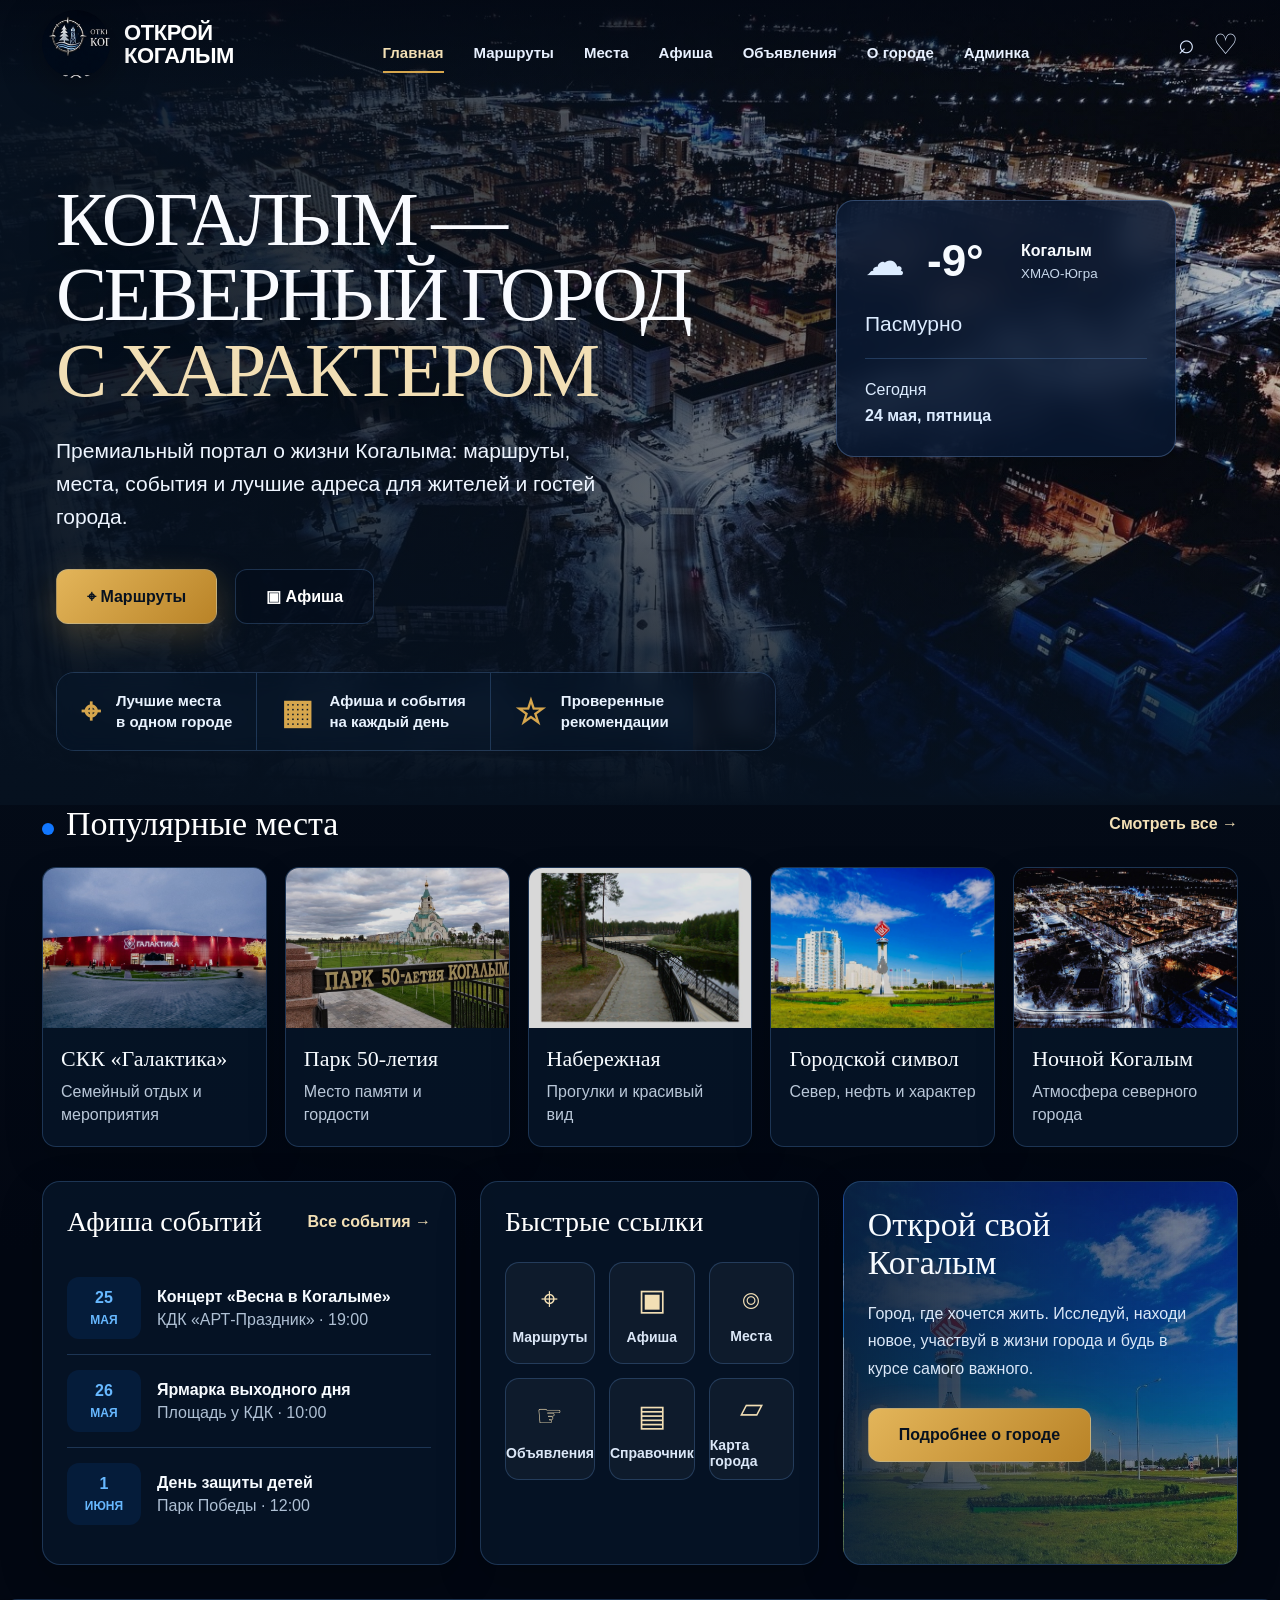
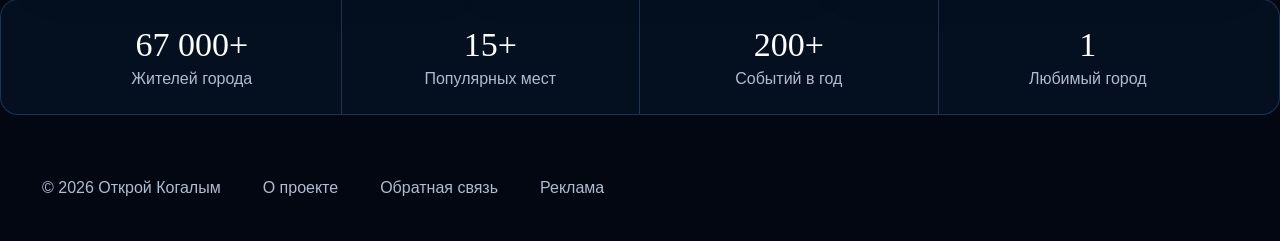
==== commit 11ae24e7: "Add files via upload" ====
--- a/index.html
+++ b/index.html
@@ -1,54 +1,116 @@
 <!DOCTYPE html>
 <html lang="ru">
 <head>
-<meta charset="UTF-8">
-<meta name="viewport" content="width=device-width, initial-scale=1.0">
-<title>Открой Когалым</title>
-<link rel="stylesheet" href="style.css">
+  <meta charset="UTF-8" />
+  <meta name="viewport" content="width=device-width, initial-scale=1.0" />
+  <title>Открой Когалым</title>
+  <link rel="stylesheet" href="styles.css" />
 </head>
 <body>
 <header class="header">
-<div class="brand">
-<div class="logo"></div>
-<div>ОТКРОЙ<br>КОГАЛЫМ</div>
-</div>
-<nav>
-<a class="active">Главная</a>
-<a>Маршруты</a>
-<a>Места</a>
-<a>Афиша</a>
-<a>Объявления</a>
-<a>Админка</a>
-</nav>
+  <a class="brand" href="index.html">
+    <img src="logo.png" alt="Открой Когалым" onerror="this.src='logo.svg'">
+    <span>ОТКРОЙ<br>КОГАЛЫМ</span>
+  </a>
+  <nav>
+    <a class="active" href="index.html">Главная</a>
+    <a href="routes.html">Маршруты</a>
+    <a href="places.html">Места</a>
+    <a href="events.html">Афиша</a>
+    <a href="announcements.html">Объявления</a>
+    <a href="about.html">О городе</a>
+    <a href="admin.html">Админка</a>
+  </nav>
+  <div class="header-icons"><span>⌕</span><span>♡</span></div>
 </header>
 
+<main>
 <section class="hero">
-<div class="overlay"></div>
-<div class="hero-content">
-<p class="kicker">Когалым · Югра · северный городской портал</p>
-<h1>КОГАЛЫМ —<br>СЕВЕРНЫЙ ГОРОД<br><span>С ХАРАКТЕРОМ</span></h1>
-<p class="lead">Премиальный портал о жизни Когалыма: маршруты, места, события и лучшие адреса для жителей и гостей города.</p>
+  <div class="hero-content">
+    <h1>Когалым —<br>северный город<br><span>с характером</span></h1>
+    <p>Премиальный портал о жизни Когалыма: маршруты, места, события и лучшие адреса для жителей и гостей города.</p>
+    <div class="actions">
+      <a class="btn primary" href="routes.html">⌖ Маршруты</a>
+      <a class="btn secondary" href="events.html">▣ Афиша</a>
+    </div>
+    <div class="chips">
+      <div><b>⌖</b><span>Лучшие места<br>в одном городе</span></div>
+      <div><b>▦</b><span>Афиша и события<br>на каждый день</span></div>
+      <div><b>☆</b><span>Проверенные<br>рекомендации</span></div>
+    </div>
+  </div>
 
-<div class="buttons">
-<button>Маршруты</button>
-<button class="dark">Афиша</button>
-</div>
-
-<div class="features">
-<div>Лучшие места</div>
-<div>Афиша событий</div>
-<div>Проверенные рекомендации</div>
-<div>Маршруты прогулок</div>
-</div>
-</div>
+  <aside class="weather-card">
+    <div class="weather-main">
+      <span class="cloud">☁</span>
+      <strong>-9°</strong>
+      <div>
+        <b>Когалым</b>
+        <small>ХМАО-Югра</small>
+      </div>
+    </div>
+    <p>Пасмурно</p>
+    <hr>
+    <span>Сегодня<br><b>24 мая, пятница</b></span>
+  </aside>
 </section>
 
-<section class="cards">
-<div class="card"><div class="img"></div><h3>Парк Победы</h3></div>
-<div class="card"><div class="img"></div><h3>СКК «Галактика»</h3></div>
-<div class="card"><div class="img"></div><h3>Набережная</h3></div>
-<div class="card"><div class="img"></div><h3>Ночной Когалым</h3></div>
+<section class="popular">
+  <div class="section-title">
+    <h2>Популярные места</h2>
+    <a href="places.html">Смотреть все →</a>
+  </div>
+  <div class="place-grid">
+    <article><img src="galaktika.jpg"><h3>СКК «Галактика»</h3><p>Семейный отдых и мероприятия</p></article>
+    <article><img src="park-50-let.jpg"><h3>Парк 50-летия</h3><p>Место памяти и гордости</p></article>
+    <article><img src="embankment.jpg"><h3>Набережная</h3><p>Прогулки и красивый вид</p></article>
+    <article><img src="lukoil-city.webp"><h3>Городской символ</h3><p>Север, нефть и характер</p></article>
+    <article><img src="kogalym-night.jpg"><h3>Ночной Когалым</h3><p>Атмосфера северного города</p></article>
+  </div>
 </section>
 
+<section class="lower">
+  <div class="panel events">
+    <div class="section-title small"><h2>Афиша событий</h2><a href="events.html">Все события →</a></div>
+    <div class="event"><time>25<small>МАЯ</small></time><div><b>Концерт «Весна в Когалыме»</b><p>КДК «АРТ-Праздник» · 19:00</p></div></div>
+    <div class="event"><time>26<small>МАЯ</small></time><div><b>Ярмарка выходного дня</b><p>Площадь у КДК · 10:00</p></div></div>
+    <div class="event"><time>1<small>ИЮНЯ</small></time><div><b>День защиты детей</b><p>Парк Победы · 12:00</p></div></div>
+  </div>
+
+  <div class="panel quick">
+    <div class="section-title small"><h2>Быстрые ссылки</h2></div>
+    <div class="quick-grid">
+      <a href="routes.html">⌖<span>Маршруты</span></a>
+      <a href="events.html">▣<span>Афиша</span></a>
+      <a href="places.html">⌾<span>Места</span></a>
+      <a href="announcements.html">☞<span>Объявления</span></a>
+      <a href="#">▤<span>Справочник</span></a>
+      <a href="#">▱<span>Карта города</span></a>
+    </div>
+  </div>
+
+  <div class="panel city-card">
+    <div>
+      <h2>Открой свой Когалым</h2>
+      <p>Город, где хочется жить. Исследуй, находи новое, участвуй в жизни города и будь в курсе самого важного.</p>
+      <a class="btn primary" href="about.html">Подробнее о городе</a>
+    </div>
+  </div>
+</section>
+
+<section class="stats">
+  <div><b>67 000+</b><span>Жителей города</span></div>
+  <div><b>15+</b><span>Популярных мест</span></div>
+  <div><b>200+</b><span>Событий в год</span></div>
+  <div><b>1</b><span>Любимый город</span></div>
+</section>
+</main>
+
+<footer>
+  <span>© 2026 Открой Когалым</span>
+  <a href="about.html">О проекте</a>
+  <a href="#">Обратная связь</a>
+  <a href="partners.html">Реклама</a>
+</footer>
 </body>
 </html>
--- a/styles.css
+++ b/styles.css
@@ -0,0 +1,100 @@
+
+*{box-sizing:border-box;margin:0;padding:0}
+:root{
+  --bg:#06111f;
+  --deep:#020712;
+  --panel:rgba(7,22,42,.78);
+  --panel2:rgba(9,30,56,.88);
+  --blue:#1177ff;
+  --blue2:#67b8ff;
+  --gold:#d6a64d;
+  --cream:#f2dfb5;
+  --white:#f7fbff;
+  --text:#dbe8f8;
+  --muted:#95a9bf;
+  --line:rgba(114,178,255,.22);
+}
+html{scroll-behavior:smooth}
+body{
+  font-family:Arial, Helvetica, sans-serif;
+  background:linear-gradient(180deg,#06111f,#020712 68%);
+  color:var(--white);
+}
+a{text-decoration:none;color:inherit}
+.header{
+  position:absolute;top:0;left:0;width:100%;z-index:10;
+  height:88px;padding:0 42px;display:flex;align-items:center;justify-content:space-between;
+  background:linear-gradient(180deg,rgba(2,7,18,.68),rgba(2,7,18,0));
+}
+.brand{display:flex;align-items:center;gap:14px;font-weight:900;letter-spacing:-.02em;font-size:22px;line-height:1.05;color:white}
+.brand img{width:68px;height:68px;border-radius:50%;object-fit:cover;filter:drop-shadow(0 8px 20px rgba(0,0,0,.35))}
+nav{display:flex;gap:30px;font-size:15px;font-weight:700}
+nav a{padding:29px 0 10px;border-bottom:2px solid transparent;color:#e8f1ff}
+nav a.active,nav a:hover{color:var(--cream);border-color:var(--gold)}
+.header-icons{display:flex;gap:18px;font-size:28px;color:#dbe8ff}
+.hero{
+  min-height:760px;padding:130px 56px 54px;position:relative;overflow:hidden;
+  display:grid;grid-template-columns:minmax(0,720px) 340px;align-items:start;gap:60px;
+  background:
+    linear-gradient(90deg,rgba(6,17,31,.96) 0%,rgba(6,17,31,.68) 44%,rgba(6,17,31,.14) 100%),
+    linear-gradient(180deg,rgba(6,17,31,.10) 0%,rgba(6,17,31,.15) 62%,#06111f 100%),
+    url('hero-kogalym.jpg') center/cover no-repeat;
+}
+.hero-content{max-width:720px;margin-top:52px}
+h1{
+  font-family:Georgia,'Times New Roman',serif;
+  font-size:clamp(54px,6vw,92px);
+  line-height:.98;letter-spacing:-.045em;font-weight:500;text-transform:uppercase;
+  color:#f9fbff;text-shadow:0 12px 32px rgba(0,0,0,.45);
+}
+h1 span{color:var(--cream)}
+.hero p{margin-top:26px;max-width:560px;font-size:21px;line-height:1.58;color:#eef5ff}
+.actions{display:flex;gap:18px;margin-top:36px;flex-wrap:wrap}
+.btn{display:inline-flex;align-items:center;justify-content:center;gap:10px;padding:17px 30px;border-radius:12px;font-weight:800;border:1px solid var(--line);transition:.25s}
+.btn:hover{transform:translateY(-3px)}
+.primary{background:linear-gradient(135deg,#e3b55a,#b98327);color:#07111f;box-shadow:0 12px 34px rgba(214,166,77,.25)}
+.secondary{background:rgba(3,13,28,.45);color:#fff}
+.chips{display:flex;gap:0;margin-top:48px;border:1px solid var(--line);border-radius:18px;overflow:hidden;backdrop-filter:blur(10px);max-width:720px}
+.chips div{display:flex;align-items:center;gap:16px;padding:18px 24px;background:rgba(7,22,42,.55);border-right:1px solid var(--line)}
+.chips div:last-child{border-right:0}
+.chips b{font-size:34px;color:var(--gold)}
+.chips span{font-size:15px;line-height:1.35;color:#e9f3ff;font-weight:700}
+.weather-card{
+  margin-top:70px;padding:28px;border-radius:18px;background:rgba(8,25,52,.78);
+  border:1px solid rgba(149,190,255,.28);box-shadow:0 18px 60px rgba(0,0,0,.25);backdrop-filter:blur(15px)
+}
+.weather-main{display:grid;grid-template-columns:48px 80px 1fr;gap:14px;align-items:center}
+.cloud{font-size:40px}.weather-main strong{font-size:44px}.weather-main small{display:block;color:#c7d7ea;margin-top:6px}
+.weather-card p{margin:14px 0;color:#dcecff}.weather-card hr{border:0;border-top:1px solid var(--line);margin:18px 0}.weather-card span{color:#dcecff;line-height:1.6}
+.popular,.lower,.stats{padding-left:42px;padding-right:42px;max-width:1500px;margin:0 auto}
+.section-title{display:flex;align-items:center;justify-content:space-between;margin-bottom:24px}
+.section-title h2{
+  font-family:Georgia,'Times New Roman',serif;
+  font-size:34px;font-weight:500;color:#fff
+}
+.section-title h2:before{content:"";display:inline-block;width:12px;height:12px;border-radius:50%;background:var(--blue);margin-right:12px}
+.section-title a{color:var(--cream);font-weight:800}
+.place-grid{display:grid;grid-template-columns:repeat(5,1fr);gap:18px}
+.place-grid article{background:var(--panel);border:1px solid var(--line);border-radius:14px;overflow:hidden;box-shadow:0 16px 40px rgba(0,0,0,.14)}
+.place-grid img{width:100%;height:160px;object-fit:cover;display:block;filter:saturate(1.08) brightness(.88)}
+.place-grid h3{font-family:Georgia,'Times New Roman',serif;font-size:22px;font-weight:500;margin:18px 18px 8px}
+.place-grid p{color:#b9c7d8;margin:0 18px 20px;line-height:1.45}
+.lower{display:grid;grid-template-columns:1.1fr .9fr 1.05fr;gap:24px;margin-top:34px}
+.panel{background:var(--panel);border:1px solid var(--line);border-radius:18px;padding:24px;box-shadow:0 16px 46px rgba(0,0,0,.18)}
+.section-title.small h2{font-size:28px}.section-title.small h2:before{display:none}
+.event{display:grid;grid-template-columns:74px 1fr;gap:16px;align-items:center;padding:15px 0;border-bottom:1px solid var(--line)}
+.event:last-child{border-bottom:0}.event time{border-radius:12px;background:rgba(17,119,255,.10);color:var(--blue2);text-align:center;padding:12px 8px;font-weight:900}
+.event time small{display:block;font-size:12px;margin-top:6px}.event p{color:#afc0d4;margin-top:5px}
+.quick-grid{display:grid;grid-template-columns:repeat(3,1fr);gap:14px}
+.quick-grid a{min-height:102px;border-radius:14px;background:rgba(255,255,255,.04);border:1px solid var(--line);display:flex;flex-direction:column;align-items:center;justify-content:center;gap:12px;color:var(--cream);font-size:30px}
+.quick-grid span{font-size:14px;color:#dbe7f7;font-weight:800}
+.city-card{background:linear-gradient(90deg,rgba(9,30,56,.94),rgba(9,30,56,.44)),url('lukoil-city.webp') right bottom/auto 100% no-repeat}
+.city-card h2{font-family:Georgia,'Times New Roman',serif;font-size:34px;font-weight:500;max-width:310px}.city-card p{margin:18px 0 26px;line-height:1.7;max-width:330px;color:#dbe8f8}
+.stats{display:grid;grid-template-columns:repeat(4,1fr);margin-top:34px;margin-bottom:38px;border:1px solid var(--line);border-radius:18px;overflow:hidden;background:rgba(7,22,42,.62)}
+.stats div{text-align:center;padding:26px;border-right:1px solid var(--line)}.stats div:last-child{border-right:0}.stats b{font-family:Georgia,'Times New Roman',serif;font-size:34px;color:#fff;font-weight:500}.stats span{display:block;color:#aebdd0;margin-top:6px}
+footer{max-width:1500px;margin:0 auto;padding:26px 42px 44px;display:flex;gap:42px;color:#aebdd0}
+@media(max-width:1000px){
+  .header{position:relative;background:#06111f;height:auto;padding:16px;align-items:flex-start;flex-direction:column}
+  nav{flex-wrap:wrap;gap:15px}.hero{grid-template-columns:1fr;padding:48px 22px}.hero-content{margin-top:0}h1{font-size:44px}.weather-card{margin-top:0}.chips{display:grid}.chips div{border-right:0;border-bottom:1px solid var(--line)}
+  .popular,.lower,.stats{padding-left:16px;padding-right:16px}.place-grid,.lower,.stats{grid-template-columns:1fr}footer{padding:22px 16px;flex-wrap:wrap}
+}
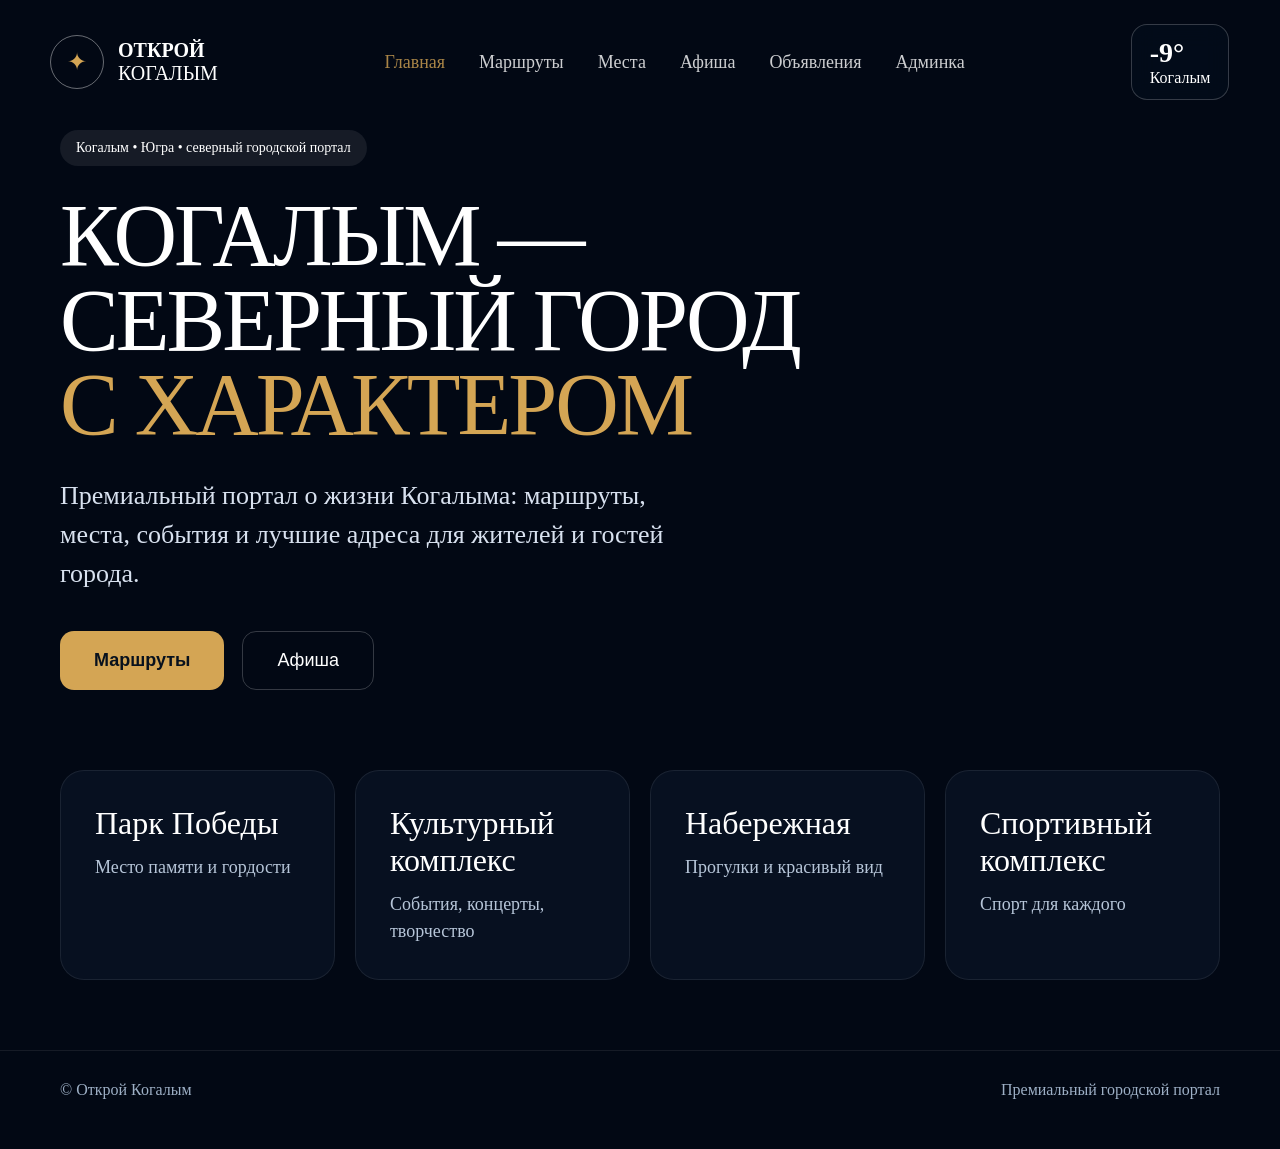
==== commit 7e27a96f: "Add files via upload" ====
--- a/index.html
+++ b/index.html
@@ -1,116 +1,88 @@
 <!DOCTYPE html>
 <html lang="ru">
 <head>
-  <meta charset="UTF-8" />
-  <meta name="viewport" content="width=device-width, initial-scale=1.0" />
-  <title>Открой Когалым</title>
-  <link rel="stylesheet" href="styles.css" />
+<meta charset="UTF-8">
+<meta name="viewport" content="width=device-width, initial-scale=1.0">
+<title>Открой Когалым</title>
+<link rel="stylesheet" href="style.css">
 </head>
 <body>
-<header class="header">
-  <a class="brand" href="index.html">
-    <img src="logo.png" alt="Открой Когалым" onerror="this.src='logo.svg'">
-    <span>ОТКРОЙ<br>КОГАЛЫМ</span>
-  </a>
-  <nav>
-    <a class="active" href="index.html">Главная</a>
-    <a href="routes.html">Маршруты</a>
-    <a href="places.html">Места</a>
-    <a href="events.html">Афиша</a>
-    <a href="announcements.html">Объявления</a>
-    <a href="about.html">О городе</a>
-    <a href="admin.html">Админка</a>
-  </nav>
-  <div class="header-icons"><span>⌕</span><span>♡</span></div>
+
+<header>
+<div class="logo">
+<div class="circle">✦</div>
+<div>
+<b>ОТКРОЙ</b>
+<span>КОГАЛЫМ</span>
+</div>
+</div>
+
+<nav>
+<a class="active">Главная</a>
+<a>Маршруты</a>
+<a>Места</a>
+<a>Афиша</a>
+<a>Объявления</a>
+<a>Админка</a>
+</nav>
+
+<div class="weather">
+<b>-9°</b>
+<span>Когалым</span>
+</div>
 </header>
 
-<main>
 <section class="hero">
-  <div class="hero-content">
-    <h1>Когалым —<br>северный город<br><span>с характером</span></h1>
-    <p>Премиальный портал о жизни Когалыма: маршруты, места, события и лучшие адреса для жителей и гостей города.</p>
-    <div class="actions">
-      <a class="btn primary" href="routes.html">⌖ Маршруты</a>
-      <a class="btn secondary" href="events.html">▣ Афиша</a>
-    </div>
-    <div class="chips">
-      <div><b>⌖</b><span>Лучшие места<br>в одном городе</span></div>
-      <div><b>▦</b><span>Афиша и события<br>на каждый день</span></div>
-      <div><b>☆</b><span>Проверенные<br>рекомендации</span></div>
-    </div>
-  </div>
+<div class="overlay"></div>
 
-  <aside class="weather-card">
-    <div class="weather-main">
-      <span class="cloud">☁</span>
-      <strong>-9°</strong>
-      <div>
-        <b>Когалым</b>
-        <small>ХМАО-Югра</small>
-      </div>
-    </div>
-    <p>Пасмурно</p>
-    <hr>
-    <span>Сегодня<br><b>24 мая, пятница</b></span>
-  </aside>
+<div class="left">
+<p class="mini">Когалым • Югра • северный городской портал</p>
+
+<h1>
+КОГАЛЫМ —<br>
+СЕВЕРНЫЙ ГОРОД<br>
+<span>С ХАРАКТЕРОМ</span>
+</h1>
+
+<p class="desc">
+Премиальный портал о жизни Когалыма:
+маршруты, места, события и лучшие
+адреса для жителей и гостей города.
+</p>
+
+<div class="buttons">
+<button class="gold">Маршруты</button>
+<button>Афиша</button>
+</div>
+</div>
 </section>
 
-<section class="popular">
-  <div class="section-title">
-    <h2>Популярные места</h2>
-    <a href="places.html">Смотреть все →</a>
-  </div>
-  <div class="place-grid">
-    <article><img src="galaktika.jpg"><h3>СКК «Галактика»</h3><p>Семейный отдых и мероприятия</p></article>
-    <article><img src="park-50-let.jpg"><h3>Парк 50-летия</h3><p>Место памяти и гордости</p></article>
-    <article><img src="embankment.jpg"><h3>Набережная</h3><p>Прогулки и красивый вид</p></article>
-    <article><img src="lukoil-city.webp"><h3>Городской символ</h3><p>Север, нефть и характер</p></article>
-    <article><img src="kogalym-night.jpg"><h3>Ночной Когалым</h3><p>Атмосфера северного города</p></article>
-  </div>
+<section class="cards">
+<div class="card">
+<h3>Парк Победы</h3>
+<p>Место памяти и гордости</p>
+</div>
+
+<div class="card">
+<h3>Культурный комплекс</h3>
+<p>События, концерты, творчество</p>
+</div>
+
+<div class="card">
+<h3>Набережная</h3>
+<p>Прогулки и красивый вид</p>
+</div>
+
+<div class="card">
+<h3>Спортивный комплекс</h3>
+<p>Спорт для каждого</p>
+</div>
 </section>
 
-<section class="lower">
-  <div class="panel events">
-    <div class="section-title small"><h2>Афиша событий</h2><a href="events.html">Все события →</a></div>
-    <div class="event"><time>25<small>МАЯ</small></time><div><b>Концерт «Весна в Когалыме»</b><p>КДК «АРТ-Праздник» · 19:00</p></div></div>
-    <div class="event"><time>26<small>МАЯ</small></time><div><b>Ярмарка выходного дня</b><p>Площадь у КДК · 10:00</p></div></div>
-    <div class="event"><time>1<small>ИЮНЯ</small></time><div><b>День защиты детей</b><p>Парк Победы · 12:00</p></div></div>
-  </div>
+<footer>
+<span>© Открой Когалым</span>
+<span>Премиальный городской портал</span>
+</footer>
 
-  <div class="panel quick">
-    <div class="section-title small"><h2>Быстрые ссылки</h2></div>
-    <div class="quick-grid">
-      <a href="routes.html">⌖<span>Маршруты</span></a>
-      <a href="events.html">▣<span>Афиша</span></a>
-      <a href="places.html">⌾<span>Места</span></a>
-      <a href="announcements.html">☞<span>Объявления</span></a>
-      <a href="#">▤<span>Справочник</span></a>
-      <a href="#">▱<span>Карта города</span></a>
-    </div>
-  </div>
-
-  <div class="panel city-card">
-    <div>
-      <h2>Открой свой Когалым</h2>
-      <p>Город, где хочется жить. Исследуй, находи новое, участвуй в жизни города и будь в курсе самого важного.</p>
-      <a class="btn primary" href="about.html">Подробнее о городе</a>
-    </div>
-  </div>
-</section>
-
-<section class="stats">
-  <div><b>67 000+</b><span>Жителей города</span></div>
-  <div><b>15+</b><span>Популярных мест</span></div>
-  <div><b>200+</b><span>Событий в год</span></div>
-  <div><b>1</b><span>Любимый город</span></div>
-</section>
-</main>
-
-<footer>
-  <span>© 2026 Открой Когалым</span>
-  <a href="about.html">О проекте</a>
-  <a href="#">Обратная связь</a>
-  <a href="partners.html">Реклама</a>
-</footer>
 </body>
 </html>
--- a/style.css
+++ b/style.css
@@ -0,0 +1,203 @@
+
+*{
+margin:0;
+padding:0;
+box-sizing:border-box;
+}
+
+body{
+font-family:Georgia, serif;
+background:#020814;
+color:white;
+}
+
+header{
+position:absolute;
+top:0;
+left:0;
+width:100%;
+padding:24px 50px;
+display:flex;
+justify-content:space-between;
+align-items:center;
+z-index:10;
+}
+
+.logo{
+display:flex;
+align-items:center;
+gap:14px;
+font-size:14px;
+}
+
+.logo b{
+display:block;
+font-size:20px;
+}
+
+.logo span{
+font-size:20px;
+}
+
+.circle{
+width:54px;
+height:54px;
+border:1px solid rgba(255,255,255,.4);
+border-radius:50%;
+display:flex;
+align-items:center;
+justify-content:center;
+font-size:24px;
+color:#d4a554;
+}
+
+nav{
+display:flex;
+gap:34px;
+font-size:18px;
+}
+
+nav a{
+opacity:.8;
+cursor:pointer;
+}
+
+nav .active{
+color:#d4a554;
+}
+
+.weather{
+padding:12px 18px;
+border:1px solid rgba(255,255,255,.2);
+border-radius:16px;
+backdrop-filter:blur(12px);
+background:rgba(5,15,30,.55);
+}
+
+.weather b{
+font-size:28px;
+display:block;
+}
+
+.hero{
+height:820px;
+background:
+linear-gradient(90deg, rgba(2,8,20,.96) 0%, rgba(2,8,20,.55) 45%, rgba(2,8,20,.2) 100%),
+url('https://images.unsplash.com/photo-1519608487953-e999c86e7455?q=80&w=1974&auto=format&fit=crop') center/cover;
+position:relative;
+display:flex;
+align-items:center;
+padding:0 60px;
+}
+
+.left{
+max-width:760px;
+position:relative;
+z-index:2;
+}
+
+.mini{
+display:inline-block;
+padding:10px 16px;
+border-radius:30px;
+background:rgba(255,255,255,.08);
+margin-bottom:28px;
+font-size:14px;
+}
+
+h1{
+font-size:88px;
+line-height:.96;
+font-weight:500;
+letter-spacing:-3px;
+}
+
+h1 span{
+color:#d4a554;
+}
+
+.desc{
+margin-top:28px;
+font-size:26px;
+line-height:1.5;
+max-width:650px;
+color:#d8e1ef;
+}
+
+.buttons{
+display:flex;
+gap:18px;
+margin-top:38px;
+}
+
+button{
+padding:18px 34px;
+border-radius:14px;
+background:transparent;
+border:1px solid rgba(255,255,255,.2);
+color:white;
+font-size:18px;
+cursor:pointer;
+}
+
+.gold{
+background:#d4a554;
+color:#08111d;
+border:none;
+font-weight:bold;
+}
+
+.cards{
+display:grid;
+grid-template-columns:repeat(4,1fr);
+gap:20px;
+padding:40px 60px 70px;
+margin-top:-90px;
+position:relative;
+z-index:5;
+}
+
+.card{
+background:rgba(8,18,34,.92);
+border:1px solid rgba(255,255,255,.08);
+border-radius:24px;
+padding:34px;
+backdrop-filter:blur(10px);
+}
+
+.card h3{
+font-size:32px;
+margin-bottom:12px;
+font-weight:500;
+}
+
+.card p{
+font-size:18px;
+color:#b6c5d8;
+line-height:1.5;
+}
+
+footer{
+padding:30px 60px 50px;
+display:flex;
+justify-content:space-between;
+color:#9eb0c6;
+border-top:1px solid rgba(255,255,255,.08);
+}
+
+@media(max-width:1100px){
+h1{
+font-size:56px;
+}
+.cards{
+grid-template-columns:1fr;
+}
+header{
+flex-direction:column;
+gap:20px;
+}
+nav{
+flex-wrap:wrap;
+justify-content:center;
+}
+}
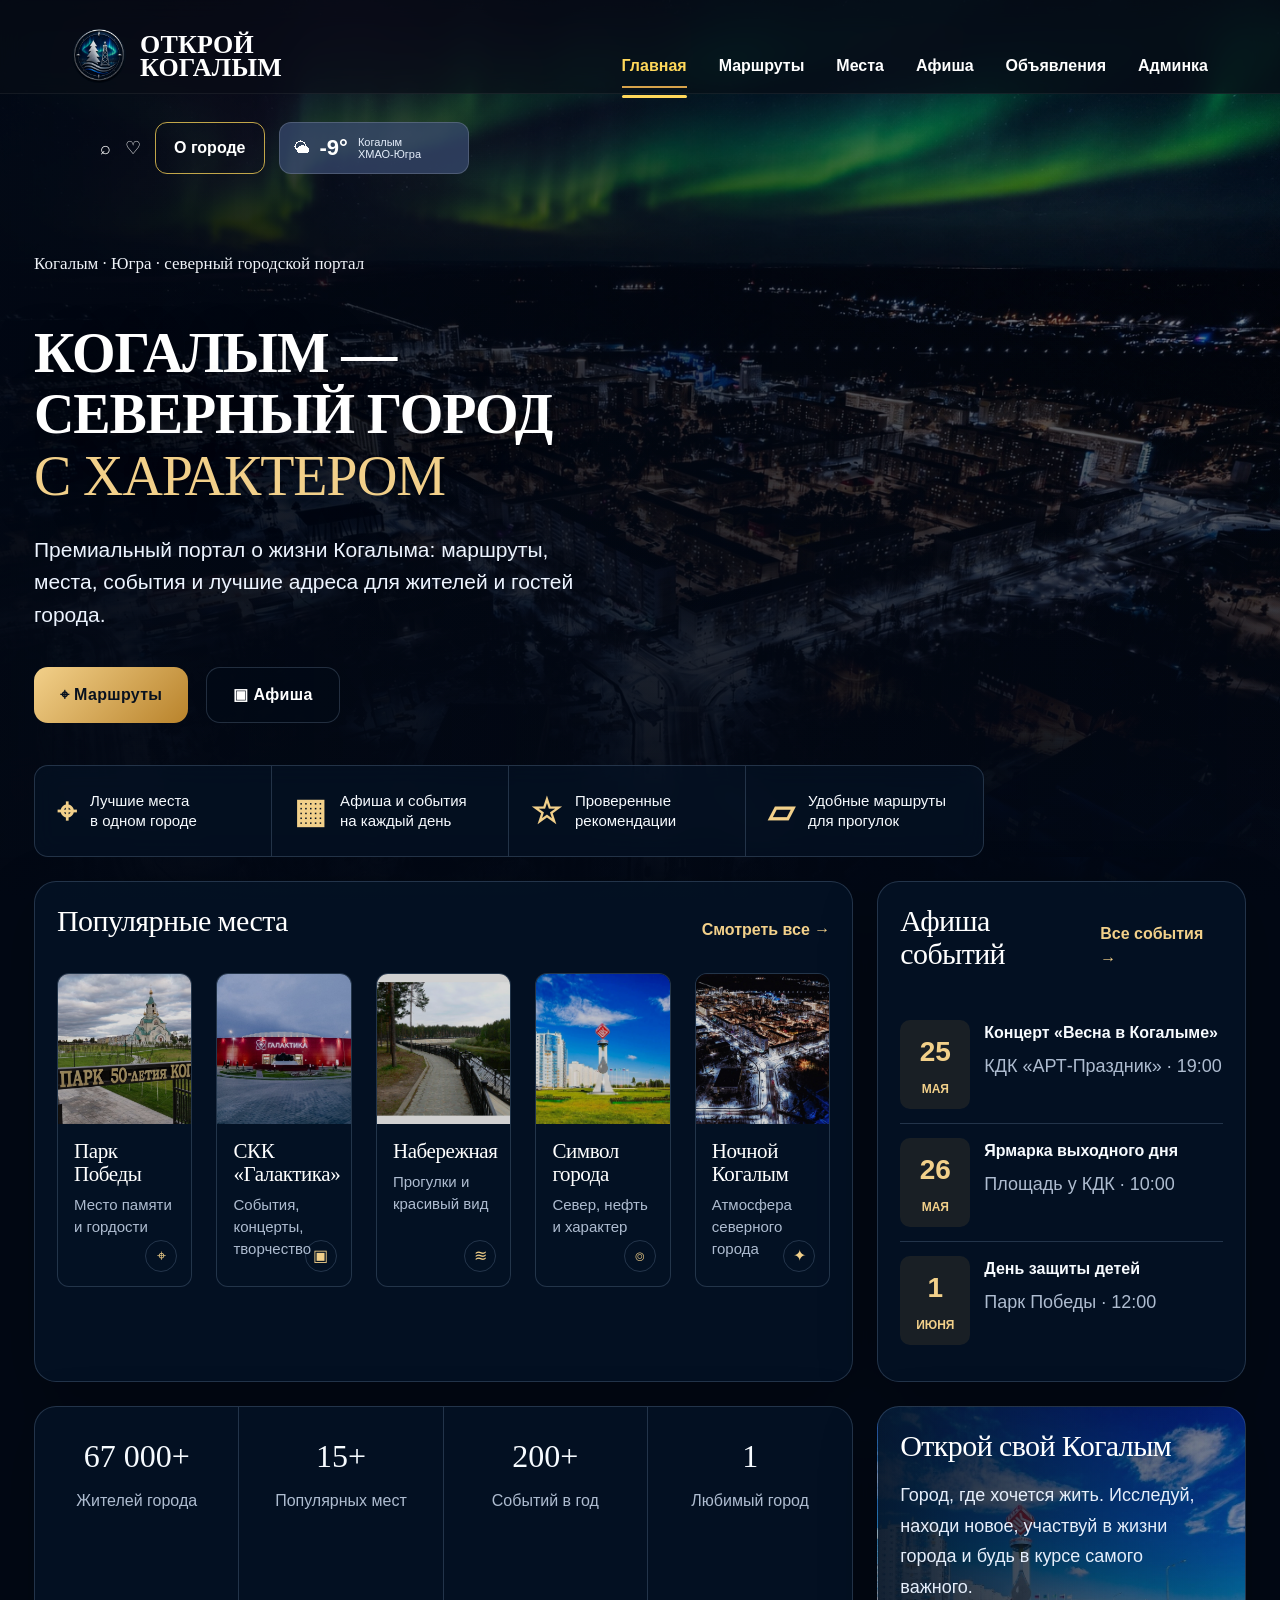
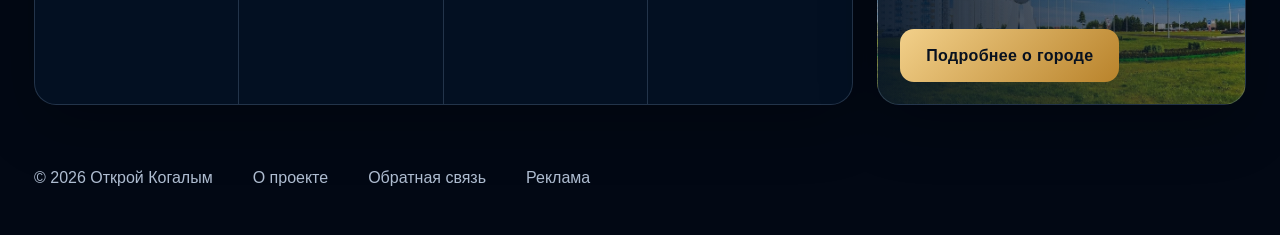
==== commit 3de63deb: "Add files via upload" ====
--- a/index.html
+++ b/index.html
@@ -1,87 +1,113 @@
 <!DOCTYPE html>
 <html lang="ru">
 <head>
-<meta charset="UTF-8">
-<meta name="viewport" content="width=device-width, initial-scale=1.0">
-<title>Открой Когалым</title>
-<link rel="stylesheet" href="style.css">
+  <meta charset="UTF-8" />
+  <meta name="viewport" content="width=device-width, initial-scale=1.0" />
+  <title>Открой Когалым</title>
+  <link rel="stylesheet" href="style.css" />
 </head>
 <body>
 
-<header>
-<div class="logo">
-<div class="circle">✦</div>
-<div>
-<b>ОТКРОЙ</b>
-<span>КОГАЛЫМ</span>
-</div>
-</div>
+<header class="header">
+  <a class="brand" href="index.html">
+    <img src="images/logo.png" alt="Открой Когалым">
+    <span>ОТКРОЙ<br>КОГАЛЫМ</span>
+  </a>
 
-<nav>
-<a class="active">Главная</a>
-<a>Маршруты</a>
-<a>Места</a>
-<a>Афиша</a>
-<a>Объявления</a>
-<a>Админка</a>
-</nav>
+  <nav>
+    <a class="active" href="index.html">Главная</a>
+    <a href="routes.html">Маршруты</a>
+    <a href="places.html">Места</a>
+    <a href="events.html">Афиша</a>
+    <a href="announcements.html">Объявления</a>
+    <a href="admin.html">Админка</a>
+  </nav>
 
-<div class="weather">
-<b>-9°</b>
-<span>Когалым</span>
-</div>
+  <div class="right-head">
+    <span class="icon">⌕</span>
+    <span class="icon">♡</span>
+    <a class="about" href="about.html">О городе</a>
+    <div class="weather">
+      <span>🌥</span>
+      <b>-9°</b>
+      <small>Когалым<br>ХМАО-Югра</small>
+    </div>
+  </div>
 </header>
 
-<section class="hero">
-<div class="overlay"></div>
+<main>
+  <section class="hero">
+    <div class="hero-content">
+      <p class="kicker">Когалым · Югра · северный городской портал</p>
 
-<div class="left">
-<p class="mini">Когалым • Югра • северный городской портал</p>
+      <h1>Когалым —<br>северный город<br><strong>с характером</strong></h1>
 
-<h1>
-КОГАЛЫМ —<br>
-СЕВЕРНЫЙ ГОРОД<br>
-<span>С ХАРАКТЕРОМ</span>
-</h1>
+      <p class="lead">
+        Премиальный портал о жизни Когалыма:
+        маршруты, места, события и лучшие адреса
+        для жителей и гостей города.
+      </p>
 
-<p class="desc">
-Премиальный портал о жизни Когалыма:
-маршруты, места, события и лучшие
-адреса для жителей и гостей города.
-</p>
+      <div class="actions">
+        <a class="btn gold" href="routes.html">⌖ Маршруты</a>
+        <a class="btn dark" href="events.html">▣ Афиша</a>
+      </div>
 
-<div class="buttons">
-<button class="gold">Маршруты</button>
-<button>Афиша</button>
-</div>
-</div>
-</section>
+      <div class="features">
+        <div><b>⌖</b><span>Лучшие места<br>в одном городе</span></div>
+        <div><b>▦</b><span>Афиша и события<br>на каждый день</span></div>
+        <div><b>☆</b><span>Проверенные<br>рекомендации</span></div>
+        <div><b>▱</b><span>Удобные маршруты<br>для прогулок</span></div>
+      </div>
+    </div>
+  </section>
 
-<section class="cards">
-<div class="card">
-<h3>Парк Победы</h3>
-<p>Место памяти и гордости</p>
-</div>
+  <section class="main-grid">
+    <div class="places panel">
+      <div class="section-head">
+        <h2>Популярные места</h2>
+        <a href="places.html">Смотреть все →</a>
+      </div>
 
-<div class="card">
-<h3>Культурный комплекс</h3>
-<p>События, концерты, творчество</p>
-</div>
+      <div class="cards">
+        <article><img src="images/park.jpg"><h3>Парк Победы</h3><p>Место памяти и гордости</p><i>⌖</i></article>
+        <article><img src="images/galaktika.jpg"><h3>СКК «Галактика»</h3><p>События, концерты, творчество</p><i>▣</i></article>
+        <article><img src="images/embankment.jpg"><h3>Набережная</h3><p>Прогулки и красивый вид</p><i>≋</i></article>
+        <article><img src="images/lukoil.webp"><h3>Символ города</h3><p>Север, нефть и характер</p><i>⌾</i></article>
+        <article><img src="images/night.jpg"><h3>Ночной Когалым</h3><p>Атмосфера северного города</p><i>✦</i></article>
+      </div>
+    </div>
 
-<div class="card">
-<h3>Набережная</h3>
-<p>Прогулки и красивый вид</p>
-</div>
+    <aside class="events panel">
+      <div class="section-head">
+        <h2>Афиша событий</h2>
+        <a href="events.html">Все события →</a>
+      </div>
+      <div class="event"><time>25<small>МАЯ</small></time><div><b>Концерт «Весна в Когалыме»</b><p>КДК «АРТ-Праздник» · 19:00</p></div></div>
+      <div class="event"><time>26<small>МАЯ</small></time><div><b>Ярмарка выходного дня</b><p>Площадь у КДК · 10:00</p></div></div>
+      <div class="event"><time>1<small>ИЮНЯ</small></time><div><b>День защиты детей</b><p>Парк Победы · 12:00</p></div></div>
+    </aside>
 
-<div class="card">
-<h3>Спортивный комплекс</h3>
-<p>Спорт для каждого</p>
-</div>
-</section>
+    <div class="stats panel">
+      <div><b>67 000+</b><span>Жителей города</span></div>
+      <div><b>15+</b><span>Популярных мест</span></div>
+      <div><b>200+</b><span>Событий в год</span></div>
+      <div><b>1</b><span>Любимый город</span></div>
+    </div>
+
+    <div class="city panel">
+      <h2>Открой свой Когалым</h2>
+      <p>Город, где хочется жить. Исследуй, находи новое, участвуй в жизни города и будь в курсе самого важного.</p>
+      <a class="btn gold" href="about.html">Подробнее о городе</a>
+    </div>
+  </section>
+</main>
 
 <footer>
-<span>© Открой Когалым</span>
-<span>Премиальный городской портал</span>
+  <span>© 2026 Открой Когалым</span>
+  <a href="about.html">О проекте</a>
+  <a href="#">Обратная связь</a>
+  <a href="#">Реклама</a>
 </footer>
 
 </body>
--- a/style.css
+++ b/style.css
@@ -1,203 +1,451 @@
-
-*{
-margin:0;
-padding:0;
-box-sizing:border-box;
-}
-
-body{
-font-family:Georgia, serif;
-background:#020814;
-color:white;
-}
-
-header{
-position:absolute;
-top:0;
-left:0;
-width:100%;
-padding:24px 50px;
+*{box-sizing:border-box;margin:0;padding:0}
+:root{--bg:#020814;--panel:rgba(5,20,39,.78);--line:rgba(180,215,255,.18);--gold:#d6a24b;--gold2:#f2d08a;--white:#f7fbff;--muted:#aebcd0}
+body{font-family:Arial,Helvetica,sans-serif;background:#020814;color:var(--white)}
+a{text-decoration:none;color:inherit}
+.header{position:fixed;top:0;left:0;width:100%;height:94px;padding:0 34px;display:grid;grid-template-columns:260px 1fr auto;align-items:center;gap:24px;background:rgba(2,8,20,.84);backdrop-filter:blur(16px);border-bottom:1px solid rgba(255,255,255,.06);z-index:100}
+.brand{display:flex;align-items:center;gap:14px;font-family:Georgia,'Times New Roman',serif;font-size:22px;line-height:1.04;letter-spacing:.01em}
+.brand img{width:64px;height:64px;border-radius:50%;object-fit:cover}
+nav{display:flex;justify-content:center;gap:30px;font-size:16px;font-weight:700}
+nav a{padding:34px 0 12px;border-bottom:2px solid transparent;color:#f0f5ff}
+nav a.active,nav a:hover{color:var(--gold2);border-color:var(--gold)}
+.right-head{display:flex;align-items:center;gap:16px}
+.icon{font-size:27px;color:#eef5ff}
+.about{padding:12px 18px;border:1px solid rgba(214,162,75,.55);border-radius:10px;font-weight:800;color:#fff}
+.weather{height:52px;min-width:190px;padding:8px 14px;border:1px solid rgba(255,255,255,.16);border-radius:12px;background:rgba(7,20,39,.82);display:grid;grid-template-columns:28px 50px 1fr;align-items:center;gap:8px}
+.weather b{font-size:27px}.weather small{font-size:12px;color:#e5eefb;line-height:1.25}
+
+.hero{
+min-height:650px;
+padding-top:94px;
+background:
+linear-gradient(90deg, rgba(2,8,20,.92) 0%, rgba(2,8,20,.68) 35%, rgba(2,8,20,.22) 100%),
+linear-gradient(180deg, rgba(2,8,20,.04) 0%, #020814 100%),
+url("images/hero.jpg") center/cover fixed;
+}
+.hero-content{max-width:1500px;margin:0 auto;padding:62px 34px 0}
+.kicker{font-family:Georgia,'Times New Roman',serif;font-size:17px;color:#f0f3f8;margin-bottom:44px}
+h1{font-family:Georgia,'Times New Roman',serif;font-weight:500;text-transform:uppercase;font-size:clamp(54px,5.4vw,82px);line-height:.98;letter-spacing:-.045em;text-shadow:0 10px 36px rgba(0,0,0,.5)}
+h1 strong{font-weight:500;color:var(--gold2)}
+.lead{max-width:560px;margin-top:26px;font-size:21px;line-height:1.55;color:#edf4ff}
+.actions{display:flex;gap:18px;margin-top:36px}
+.btn{display:inline-flex;align-items:center;justify-content:center;gap:10px;padding:16px 30px;border-radius:10px;font-weight:800;border:1px solid var(--line)}
+.gold{background:linear-gradient(135deg,var(--gold2),#b9832b);color:#08111f;border:none}
+.dark{background:rgba(3,12,24,.58);color:#fff}
+.features{max-width:950px;margin-top:42px;display:grid;grid-template-columns:repeat(4,1fr);border:1px solid var(--line);border-radius:14px;overflow:hidden;background:rgba(5,20,39,.62);backdrop-filter:blur(12px)}
+.features div{display:flex;align-items:center;gap:14px;padding:18px 22px;border-right:1px solid var(--line)}
+.features div:last-child{border-right:0}.features b{font-size:34px;color:var(--gold2)}.features span{font-size:15px;line-height:1.35}
+
+.main-grid{max-width:1500px;margin:-18px auto 0;padding:0 34px 40px;display:grid;grid-template-columns:2fr .9fr;gap:24px}
+.panel{background:var(--panel);border:1px solid var(--line);border-radius:16px;padding:22px;box-shadow:0 20px 60px rgba(0,0,0,.24)}
+.section-head{display:flex;align-items:center;justify-content:space-between;margin-bottom:18px}.section-head h2{font-family:Georgia,'Times New Roman',serif;font-size:30px;font-weight:500}.section-head a{color:var(--gold2);font-weight:800}
+.cards{display:grid;grid-template-columns:repeat(5,1fr);gap:16px}
+.cards article{border:1px solid var(--line);border-radius:12px;overflow:hidden;background:rgba(5,18,36,.72);position:relative}
+.cards img{width:100%;height:150px;object-fit:cover;display:block;filter:brightness(.85) saturate(1.05)}
+.cards h3{font-family:Georgia,'Times New Roman',serif;font-size:21px;font-weight:500;margin:16px 16px 8px}.cards p{font-size:15px;color:var(--muted);line-height:1.45;margin:0 16px 26px}.cards i{position:absolute;right:14px;bottom:14px;width:32px;height:32px;border-radius:50%;border:1px solid var(--line);display:grid;place-items:center;color:var(--gold2);font-style:normal}
+.event{display:grid;grid-template-columns:70px 1fr;gap:14px;padding:14px 0;border-bottom:1px solid var(--line)}.event:last-child{border-bottom:0}.event time{border-radius:10px;background:rgba(214,162,75,.10);color:var(--gold2);text-align:center;padding:10px;font-weight:900;font-size:28px}.event small{display:block;font-size:12px;margin-top:5px}.event b{font-size:16px}.event p{color:var(--muted);margin-top:5px}
+.stats{grid-column:1/2;display:grid;grid-template-columns:repeat(4,1fr);padding:0;overflow:hidden}.stats div{text-align:center;padding:24px;border-right:1px solid var(--line)}.stats div:last-child{border-right:0}.stats b{font-family:Georgia,'Times New Roman',serif;font-size:32px;font-weight:500}.stats span{display:block;color:var(--muted);margin-top:6px}
+.city{background:linear-gradient(90deg,rgba(5,20,39,.94),rgba(5,20,39,.42)),url('images/lukoil.webp') right bottom/auto 100% no-repeat}.city h2{font-family:Georgia,'Times New Roman',serif;font-size:30px;font-weight:500}.city p{max-width:320px;line-height:1.7;color:#e5eefb;margin:16px 0 26px}
+footer{max-width:1500px;margin:0 auto;padding:20px 34px 44px;display:flex;gap:40px;color:var(--muted)}
+@media(max-width:1100px){.header{position:relative;height:auto;grid-template-columns:1fr;padding:18px}.right-head{flex-wrap:wrap}.hero{padding-top:0}.hero-content{padding:42px 18px}.features,.main-grid,.cards,.stats{grid-template-columns:1fr}.main-grid{margin:0;padding:0 18px 32px}.stats{grid-column:auto}.features div{border-right:0;border-bottom:1px solid var(--line)}h1{font-size:44px}footer{padding:20px 18px 40px;flex-wrap:wrap}}
+.header{
 display:flex;
+align-items:center;
 justify-content:space-between;
-align-items:center;
-z-index:10;
-}
-
-.logo{
+gap:24px;
+flex-wrap:wrap;
+}
+
+.main-nav{
+display:flex;
+gap:28px;
+flex-wrap:wrap;
+}
+
+.header-actions{
 display:flex;
 align-items:center;
 gap:14px;
-font-size:14px;
-}
-
-.logo b{
-display:block;
-font-size:20px;
-}
-
-.logo span{
-font-size:20px;
-}
-
-.circle{
-width:54px;
-height:54px;
-border:1px solid rgba(255,255,255,.4);
-border-radius:50%;
-display:flex;
-align-items:center;
-justify-content:center;
-font-size:24px;
-color:#d4a554;
-}
-
-nav{
-display:flex;
-gap:34px;
+margin-left:auto;
+}
+/* ===== ЕДИНАЯ ШАПКА ДЛЯ ВСЕХ СТРАНИЦ ===== */
+
+.header{
+  width:100%;
+  padding:24px 72px;
+  box-sizing:border-box;
+  display:flex;
+  align-items:center;
+  gap:34px;
+  position:relative;
+  z-index:50;
+  background:rgba(8,12,22,.72);
+  backdrop-filter:blur(14px);
+}
+
+.brand{
+  display:flex;
+  align-items:center;
+  gap:14px;
+  text-decoration:none;
+  color:#fff;
+  flex-shrink:0;
+}
+
+.brand img{
+  width:54px;
+  height:54px;
+  object-fit:contain;
+}
+
+.brand span{
+  font-size:26px;
+  line-height:.9;
+  font-weight:900;
+}
+
+.header nav{
+  display:flex;
+  align-items:center;
+  gap:28px;
+  margin-left:auto;
+}
+
+.header nav a{
+  color:#fff;
+  text-decoration:none;
+  font-weight:800;
+  position:relative;
+}
+
+.header nav a.active{
+  color:#ffd85a;
+}
+
+.header nav a.active::after{
+  content:"";
+  position:absolute;
+  left:0;
+  right:0;
+  bottom:-10px;
+  height:3px;
+  border-radius:10px;
+  background:#ffd85a;
+}
+
+.right-head{
+  display:flex;
+  align-items:center;
+  gap:14px;
+  margin-left:28px;
+  flex-shrink:0;
+}
+
+.icon{
+  color:#fff;
+  font-size:18px;
+}
+
+.about{
+  color:#fff;
+  text-decoration:none;
+  font-weight:800;
+  padding:12px 18px;
+  border:1px solid rgba(255,216,90,.75);
+  border-radius:12px;
+}
+
+.weather{
+  display:flex;
+  align-items:center;
+  gap:10px;
+  padding:10px 14px;
+  border-radius:12px;
+  background:rgba(55,72,110,.75);
+  color:#fff;
+}
+
+.weather b{
+  font-size:22px;
+}
+
+.weather small{
+  font-size:11px;
+  line-height:1.1;
+}
+/* ===== FIX: одинаковое меню во всех шапках ===== */
+
+.header nav{
+  display:flex !important;
+  align-items:center !important;
+  gap:32px !important;
+  margin-left:auto !important;
+}
+
+.header nav a{
+  font-size:16px !important;
+  line-height:1 !important;
+  font-weight:800 !important;
+  color:#fff !important;
+  text-decoration:none !important;
+  white-space:nowrap !important;
+}
+
+.header nav a.active{
+  color:#ffd85a !important;
+}
+
+.header nav a.active::after{
+  bottom:-12px !important;
+}
+/* ===== ЕДИНЫЙ ФОН САЙТА ===== */
+html,
+body{
+  min-height:100%;
+}
+
+body{
+  background:#020814;
+  color:#fff;
+}
+
+body::before{
+  content:"";
+  position:fixed;
+  inset:0;
+  background:
+linear-gradient(90deg, rgba(2,8,20,.72) 0%, rgba(2,8,20,.45) 40%, rgba(2,8,20,.18) 100%),
+linear-gradient(180deg, rgba(2,8,20,.03) 0%, #020814 100%),
+url("images/hero.jpg") center/cover fixed;;
+  z-index:-1;
+  pointer-events:none;
+}
+.page-shell{
+max-width:1500px;
+margin:0 auto;
+padding:140px 34px 80px;
+}
+
+.page-shell h1{
+font-size:56px;
+line-height:1;
+margin-bottom:18px;
+font-family:Georgia,"Times New Roman",serif;
+font-weight:700;
+color:#fff;
+}
+
+.page-shell p{
 font-size:18px;
-}
-
-nav a{
-opacity:.8;
-cursor:pointer;
-}
-
-nav .active{
-color:#d4a554;
-}
-
-.weather{
-padding:12px 18px;
-border:1px solid rgba(255,255,255,.2);
-border-radius:16px;
-backdrop-filter:blur(12px);
-background:rgba(5,15,30,.55);
-}
-
-.weather b{
-font-size:28px;
-display:block;
-}
-
-.hero{
-height:820px;
-background:
-linear-gradient(90deg, rgba(2,8,20,.96) 0%, rgba(2,8,20,.55) 45%, rgba(2,8,20,.2) 100%),
-url('https://images.unsplash.com/photo-1519608487953-e999c86e7455?q=80&w=1974&auto=format&fit=crop') center/cover;
-position:relative;
-display:flex;
-align-items:center;
-padding:0 60px;
-}
-
-.left{
-max-width:760px;
-position:relative;
-z-index:2;
-}
-
-.mini{
-display:inline-block;
-padding:10px 16px;
-border-radius:30px;
-background:rgba(255,255,255,.08);
-margin-bottom:28px;
-font-size:14px;
-}
-
-h1{
-font-size:88px;
-line-height:.96;
-font-weight:500;
-letter-spacing:-3px;
-}
-
-h1 span{
-color:#d4a554;
-}
-
-.desc{
-margin-top:28px;
-font-size:26px;
-line-height:1.5;
-max-width:650px;
-color:#d8e1ef;
-}
-
-.buttons{
-display:flex;
-gap:18px;
-margin-top:38px;
-}
-
-button{
-padding:18px 34px;
-border-radius:14px;
-background:transparent;
-border:1px solid rgba(255,255,255,.2);
-color:white;
-font-size:18px;
-cursor:pointer;
-}
-
-.gold{
-background:#d4a554;
-color:#08111d;
-border:none;
-font-weight:bold;
-}
-
-.cards{
-display:grid;
-grid-template-columns:repeat(4,1fr);
-gap:20px;
-padding:40px 60px 70px;
-margin-top:-90px;
-position:relative;
-z-index:5;
-}
-
-.card{
-background:rgba(8,18,34,.92);
-border:1px solid rgba(255,255,255,.08);
-border-radius:24px;
-padding:34px;
-backdrop-filter:blur(10px);
-}
-
-.card h3{
-font-size:32px;
-margin-bottom:12px;
-font-weight:500;
-}
-
-.card p{
-font-size:18px;
-color:#b6c5d8;
-line-height:1.5;
-}
-
-footer{
-padding:30px 60px 50px;
-display:flex;
-justify-content:space-between;
-color:#9eb0c6;
-border-top:1px solid rgba(255,255,255,.08);
-}
-
-@media(max-width:1100px){
+line-height:1.7;
+color:#d7e3f7;
+}
+
+.page-shell h2{
+font-size:34px;
+margin-bottom:18px;
+font-family:Georgia,"Times New Roman",serif;
+color:#f0d58a;
+}
+/* ===== ЕДИНЫЙ СТИЛЬ САЙТА ===== */
+
+body{
+font-family:Arial,Helvetica,sans-serif;
+color:#f7fbff;
+line-height:1.6;
+}
+
+h1,h2,h3{
+font-family:Georgia,"Times New Roman",serif;
+font-weight:700;
+letter-spacing:-0.02em;
+color:#fff;
+margin-bottom:18px;
+line-height:1.1;
+}
+
 h1{
 font-size:56px;
 }
-.cards{
-grid-template-columns:1fr;
-}
-header{
-flex-direction:column;
-gap:20px;
-}
-nav{
-flex-wrap:wrap;
-justify-content:center;
-}
-}
+
+h2{
+font-size:34px;
+}
+
+h3{
+font-size:24px;
+}
+
+p{
+font-size:18px;
+line-height:1.7;
+color:#d7e3f7;
+margin-bottom:18px;
+}
+
+section{
+margin-bottom:42px;
+}
+
+.panel,
+.route-card,
+.place-card,
+.event-card,
+article{
+border-radius:22px;
+overflow:hidden;
+}
+
+.cards,
+.route-list{
+gap:24px;
+}
+
+.btn,
+button,
+a.btn{
+font-weight:700;
+letter-spacing:.02em;
+border-radius:14px;
+padding:14px 26px;
+}
+
+.page-shell,
+.routes-page,
+.events-page,
+.places-page,
+.announcements-page{
+max-width:1500px;
+margin:0 auto;
+padding:140px 34px 80px;
+box-sizing:border-box;
+}
+/* ===== ЖЕСТКОЕ ВЫРАВНИВАНИЕ ВСЕХ СТРАНИЦ ===== */
+
+.routes-page,
+.places-page,
+.events-page,
+.announcements-page,
+.page-shell{
+  max-width:1500px !important;
+  margin:0 auto !important;
+  padding:140px 34px 80px !important;
+  box-sizing:border-box !important;
+}
+
+.routes-page h1,
+.places-page h1,
+.events-page h1,
+.announcements-page h1{
+  font-family:Georgia,"Times New Roman",serif !important;
+  font-size:72px !important;
+  line-height:.95 !important;
+  font-weight:700 !important;
+  letter-spacing:-.04em !important;
+  margin:0 0 22px !important;
+  color:#fff !important;
+}
+
+.routes-page p,
+.places-page p,
+.events-page p,
+.announcements-page p{
+  font-family:Arial,Helvetica,sans-serif !important;
+  font-size:18px !important;
+  line-height:1.65 !important;
+  font-weight:600 !important;
+  color:#dbe6f8 !important;
+}
+
+.routes-page h2,
+.places-page h2,
+.events-page h2,
+.announcements-page h2{
+  font-family:Georgia,"Times New Roman",serif !important;
+  font-size:42px !important;
+  line-height:1.05 !important;
+  font-weight:700 !important;
+  color:#fff !important;
+}
+
+.route-card,
+.week-place,
+.hero-event,
+.card,
+.event-card,
+.admin-card{
+  border-radius:24px !important;
+}
+/* ===== ОБЪЯВЛЕНИЯ ПОД ОБЩИЙ СТИЛЬ ===== */
+
+.ann-page h1{
+font-family:Georgia,"Times New Roman",serif !important;
+font-size:72px !important;
+font-weight:700 !important;
+line-height:.95 !important;
+letter-spacing:-.04em !important;
+}
+
+.ann-page p,
+.ann-page input,
+.ann-page select,
+.ann-page button,
+.ann-page .item,
+.ann-page .price{
+font-family:Arial,Helvetica,sans-serif !important;
+}
+
+.ann-page{
+padding-top:140px !important;
+}
+#adsList{
+display:grid;
+gap:18px;
+margin-top:18px;
+}
+
+/* ===== ANNOUNCEMENTS PAGE / CLEAN FINAL ===== */
+body.modal-open{overflow:hidden}
+.ann-page{min-height:100vh;padding:140px 28px 70px;background:linear-gradient(180deg,rgba(2,8,20,.80),#020814 48%),url('images/hero.jpg') center/cover fixed;color:#fff}
+.ann-container{max-width:1450px;margin:0 auto}
+.ann-badge{display:inline-flex;padding:10px 16px;border-radius:999px;background:rgba(214,162,75,.12);border:1px solid rgba(214,162,75,.28);color:#f2d08a;font-weight:800;margin-bottom:18px}
+.ann-top{display:flex;justify-content:space-between;gap:24px;align-items:flex-end;margin-bottom:30px}
+.ann-top h1{font-family:Georgia,'Times New Roman',serif;font-size:72px;line-height:.95;font-weight:700;letter-spacing:-.04em;margin:0 0 18px;color:#fff}
+.ann-lead{max-width:760px;font-size:20px;line-height:1.6;color:#dbe6f8;margin:0}
+.ann-add-btn{display:inline-flex;align-items:center;justify-content:center;padding:16px 24px;border-radius:12px;background:linear-gradient(135deg,#f1d493,#b88631);color:#08111f;font-weight:900;text-decoration:none;white-space:nowrap}
+.ann-search-panel{display:grid;grid-template-columns:1.3fr repeat(3,.7fr);gap:14px;margin-bottom:20px}
+.ann-search-panel input,.ann-search-panel select{width:100%;padding:17px 18px;border-radius:16px;border:1px solid rgba(255,255,255,.08);background:rgba(8,20,42,.86);color:#fff;font-weight:800;outline:none}
+.ann-search-panel input::placeholder{color:#9fb1c8}
+.ann-categories{display:grid;grid-template-columns:repeat(5,1fr);gap:14px;margin-bottom:30px}
+.ann-cat{cursor:pointer;padding:18px;border-radius:18px;background:rgba(8,20,42,.86);border:1px solid rgba(255,255,255,.08);color:#f2d08a;font-weight:900;text-align:center;transition:.22s}
+.ann-cat:hover,.ann-cat.active{background:rgba(214,162,75,.18);border-color:rgba(214,162,75,.45);transform:translateY(-2px)}
+.ann-board{display:grid;grid-template-columns:2fr 1fr;gap:24px}
+.ann-list{display:grid;gap:18px}
+.ann-item{position:relative;display:grid;grid-template-columns:118px 1fr 155px;gap:20px;align-items:center;padding:20px;border-radius:22px;background:rgba(8,20,42,.88);border:1px solid rgba(255,255,255,.08);backdrop-filter:blur(14px);transition:.28s;cursor:pointer;overflow:hidden}
+.ann-item.hidden{display:none}
+.ann-item:hover{transform:translateY(-5px);border-color:rgba(214,162,75,.32);box-shadow:0 18px 44px rgba(0,0,0,.28)}
+.ann-item.vip{border-color:rgba(214,162,75,.42);background:linear-gradient(90deg,rgba(214,162,75,.10),rgba(8,20,42,.88) 30%)}
+.vip-label{position:absolute;top:12px;right:18px;padding:5px 10px;border-radius:999px;background:rgba(214,162,75,.20);border:1px solid rgba(214,162,75,.38);color:#f2d08a;font-weight:950;font-size:11px;z-index:2}
+.ann-thumb{width:108px;height:88px;border-radius:16px;background-size:cover;background-position:center;border:1px solid rgba(255,255,255,.10);position:relative;overflow:hidden}
+.ann-thumb:after{content:"";position:absolute;inset:0;background:linear-gradient(180deg,transparent,rgba(0,0,0,.35))}
+.ann-item h2{font-family:Georgia,'Times New Roman',serif;font-size:30px;font-weight:500;line-height:1.12;margin:0 0 8px;color:#fff;overflow-wrap:anywhere;word-break:break-word}
+.ann-item p{margin:0;color:#dbe6f8;line-height:1.5;overflow-wrap:anywhere;word-break:break-word}
+.ann-meta{display:flex;gap:10px;flex-wrap:wrap;margin-top:10px;color:#aebcd0;font-size:13px;font-weight:800}
+.ann-price{text-align:right;min-width:145px;padding-top:22px;overflow-wrap:anywhere;word-break:break-word}
+.ann-price b{display:block;font-size:23px;color:#f2d08a;margin-bottom:8px}.ann-price span{color:#aebcd0;font-size:14px}
+.ann-side{background:rgba(8,20,42,.88);border:1px solid rgba(255,255,255,.08);border-radius:24px;padding:26px;height:max-content;backdrop-filter:blur(14px)}
+.ann-side h2{font-family:Georgia,'Times New Roman',serif;font-size:36px;font-weight:500;margin:0 0 18px;color:#fff}
+.ann-side p{color:#dbe6f8;line-height:1.65;margin:0 0 22px}.ann-side-box{padding:18px;border-radius:18px;background:rgba(255,255,255,.04);border:1px solid rgba(255,255,255,.07);margin-bottom:14px}.ann-side-box b{display:block;color:#f2d08a;margin-bottom:6px}.ann-side-box span{color:#dbe6f8}
+.ann-empty{display:none;padding:28px;border-radius:22px;background:rgba(8,20,42,.88);border:1px solid rgba(255,255,255,.08);color:#dbe6f8;font-weight:800}.ann-empty.show{display:block}
+.ad-modal{position:fixed;inset:0;z-index:9999;background:rgba(0,0,0,.72);backdrop-filter:blur(6px);display:none;align-items:center;justify-content:center;padding:24px}
+.ad-modal.show{display:flex}
+.ad-modal-box{position:relative;width:min(820px,96vw);max-height:92vh;overflow:hidden;border-radius:24px;background:linear-gradient(180deg,#101827 0%,#07111d 100%);border:1px solid rgba(255,255,255,.12);box-shadow:0 30px 90px rgba(0,0,0,.65);color:#fff}
+.ad-close{position:absolute;top:16px;right:16px;width:44px;height:44px;border:0;border-radius:50%;background:rgba(15,23,42,.78);color:#fff;font-size:28px;line-height:1;cursor:pointer;z-index:20;display:flex;align-items:center;justify-content:center}.ad-close:hover{background:rgba(30,41,59,.96)}
+.ad-modal-image{width:100%;height:330px;background:#111827 center/cover no-repeat}
+.ad-modal-content{padding:26px 30px 28px;overflow-y:auto;max-height:calc(92vh - 330px)}
+.ad-modal-category{display:inline-flex;width:fit-content;padding:9px 15px;margin-bottom:18px;border-radius:999px;background:linear-gradient(135deg,#1e3a8a,#2563eb);color:#fff;font-size:14px;font-weight:800}
+.ad-modal-content h2{margin:0 0 12px;color:#fff;font-size:34px;line-height:1.08;font-weight:900;overflow-wrap:anywhere;word-break:break-word}
+.ad-modal-content p{margin:0 0 24px;color:rgba(255,255,255,.78);font-size:18px;line-height:1.55;white-space:normal;overflow-wrap:anywhere;word-break:break-word}
+.ad-modal-info{display:grid;grid-template-columns:repeat(4,1fr);gap:0;margin:22px 0 26px}.ad-modal-info div{padding:0 18px;border-right:1px solid rgba(255,255,255,.13);min-width:0}.ad-modal-info div:first-child{padding-left:0}.ad-modal-info div:last-child{border-right:0}.ad-modal-info span{display:block;margin-bottom:7px;color:rgba(255,255,255,.58);font-size:14px}.ad-modal-info b{display:block;color:#fff;font-size:18px;font-weight:800;overflow-wrap:anywhere;word-break:break-word}.ad-modal-info div:first-child b{color:#ffd21f}
+.ad-modal-phone{width:100%;min-height:58px;border:0;border-radius:12px;background:linear-gradient(180deg,#ffe066 0%,#ffc107 100%);color:#141414;font-size:20px;font-weight:900;cursor:pointer;box-shadow:0 10px 24px rgba(255,193,7,.22)}.ad-modal-phone:hover{filter:brightness(1.04)}
+@media(max-width:1100px){.ann-board,.ann-search-panel{grid-template-columns:1fr}.ann-categories{grid-template-columns:1fr 1fr}.ann-item{grid-template-columns:1fr}.ann-price{text-align:left;padding-top:0}.ann-top{display:block}.ann-add-btn{margin-top:22px}.ann-top h1{font-size:52px}}
+@media(max-width:768px){.ann-page{padding:38px 12px 48px}.ann-top h1{font-size:42px}.ann-categories{grid-template-columns:1fr}.ann-item{padding:16px}.ann-thumb{width:100%;height:190px}.ad-modal{padding:12px;align-items:flex-start;overflow-y:auto}.ad-modal-box{width:100%;max-height:none;border-radius:18px}.ad-modal-image{height:220px}.ad-modal-content{max-height:none;padding:22px 18px}.ad-modal-content h2{font-size:28px}.ad-modal-content p{font-size:16px}.ad-modal-info{grid-template-columns:1fr 1fr;gap:18px}.ad-modal-info div{padding:0;border-right:0}}
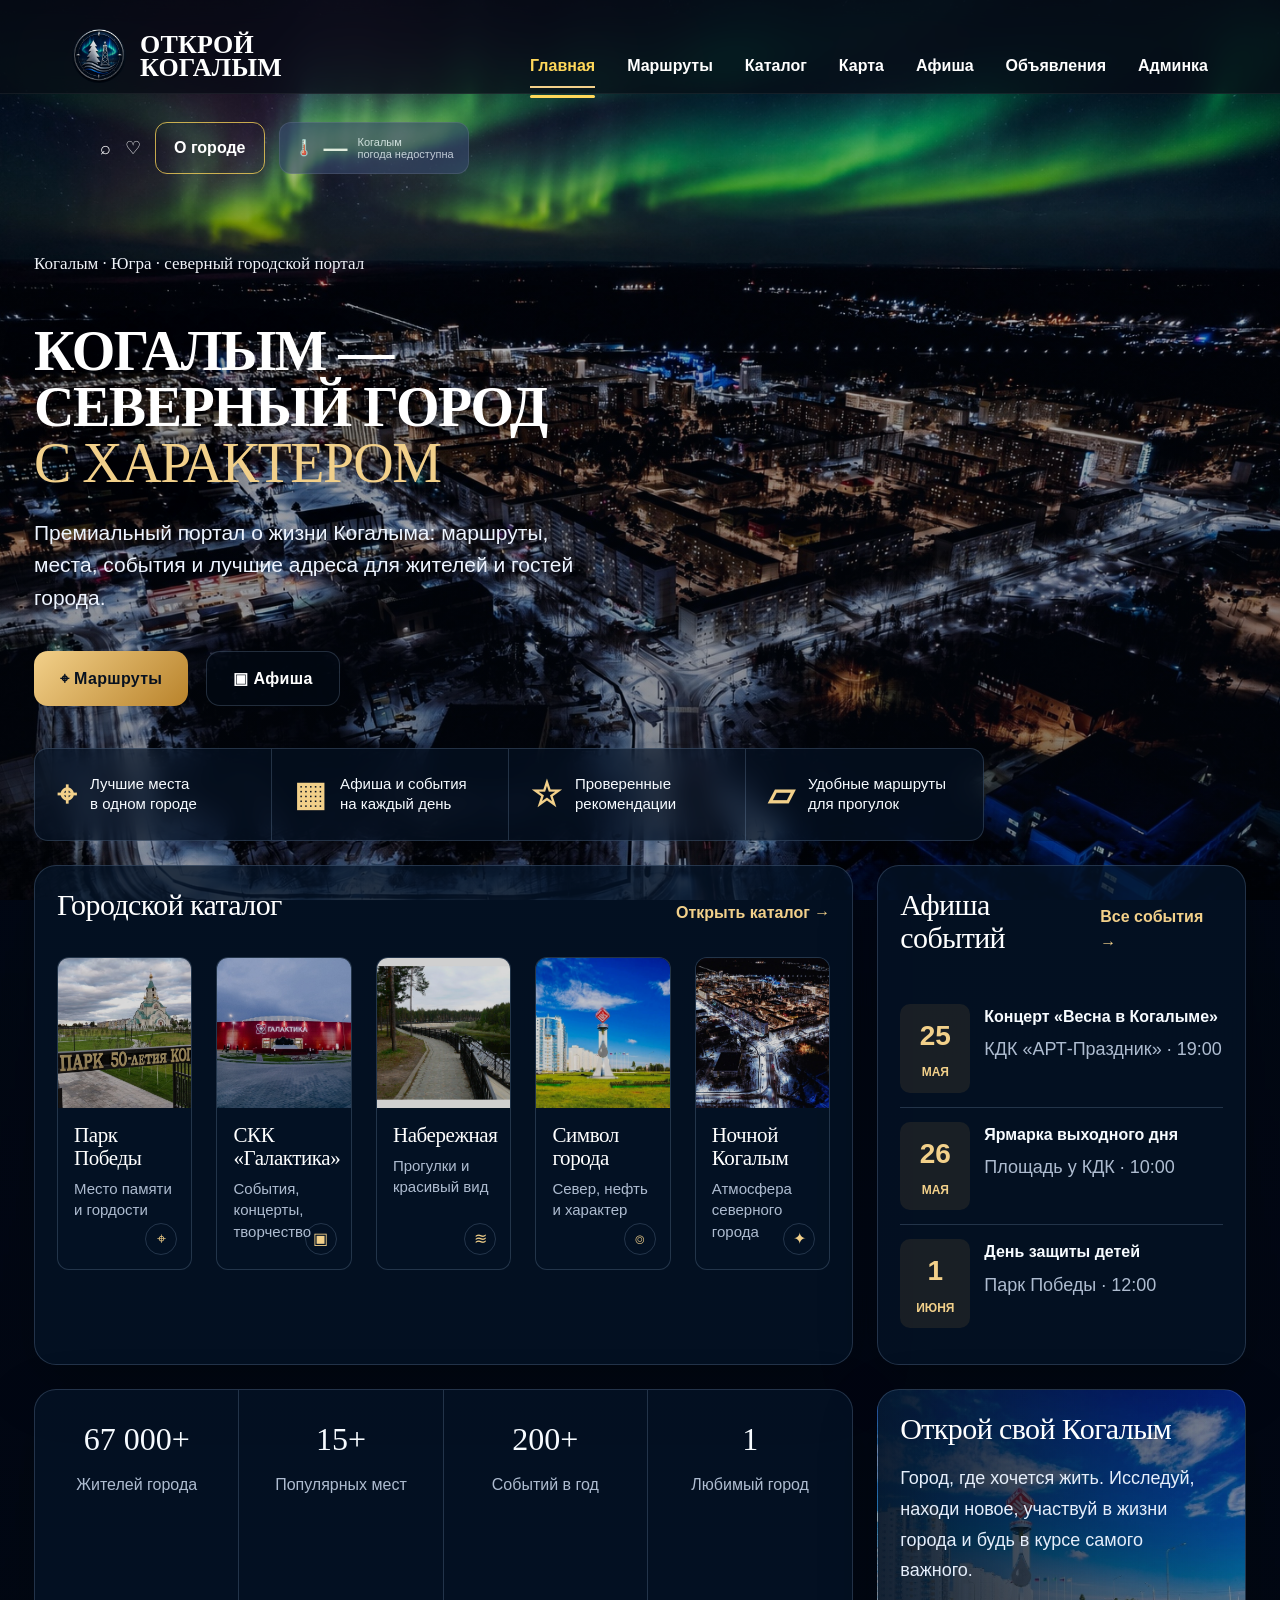
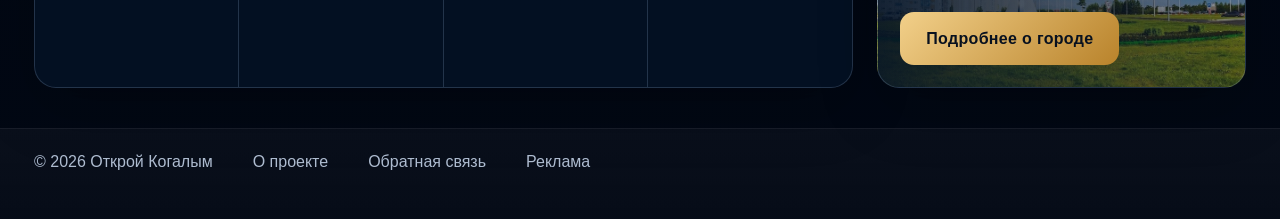
==== commit a866e6e7: "Add files via upload" ====
--- a/index.html
+++ b/index.html
@@ -17,7 +17,8 @@
   <nav>
     <a class="active" href="index.html">Главная</a>
     <a href="routes.html">Маршруты</a>
-    <a href="places.html">Места</a>
+    <a href="places.html">Каталог</a>
+    <a href="map.html">Карта</a>
     <a href="events.html">Афиша</a>
     <a href="announcements.html">Объявления</a>
     <a href="admin.html">Админка</a>
@@ -27,11 +28,7 @@
     <span class="icon">⌕</span>
     <span class="icon">♡</span>
     <a class="about" href="about.html">О городе</a>
-    <div class="weather">
-      <span>🌥</span>
-      <b>-9°</b>
-      <small>Когалым<br>ХМАО-Югра</small>
-    </div>
+    <div class="weather weather--loading"><span>🌡️</span><b>…</b><small>Когалым<br>загрузка</small></div>
   </div>
 </header>
 
@@ -65,8 +62,8 @@
   <section class="main-grid">
     <div class="places panel">
       <div class="section-head">
-        <h2>Популярные места</h2>
-        <a href="places.html">Смотреть все →</a>
+        <h2>Городской каталог</h2>
+        <a href="places.html">Открыть каталог →</a>
       </div>
 
       <div class="cards">
@@ -106,9 +103,10 @@
 <footer>
   <span>© 2026 Открой Когалым</span>
   <a href="about.html">О проекте</a>
-  <a href="#">Обратная связь</a>
-  <a href="#">Реклама</a>
+  <a href="mailto:info@kogalym-portal.ru">Обратная связь</a>
+  <a href="announcements.html">Реклама</a>
 </footer>
 
+<script src="weather.js"></script>
 </body>
 </html>
--- a/style.css
+++ b/style.css
@@ -449,3 +449,2241 @@
 .ad-modal-phone{width:100%;min-height:58px;border:0;border-radius:12px;background:linear-gradient(180deg,#ffe066 0%,#ffc107 100%);color:#141414;font-size:20px;font-weight:900;cursor:pointer;box-shadow:0 10px 24px rgba(255,193,7,.22)}.ad-modal-phone:hover{filter:brightness(1.04)}
 @media(max-width:1100px){.ann-board,.ann-search-panel{grid-template-columns:1fr}.ann-categories{grid-template-columns:1fr 1fr}.ann-item{grid-template-columns:1fr}.ann-price{text-align:left;padding-top:0}.ann-top{display:block}.ann-add-btn{margin-top:22px}.ann-top h1{font-size:52px}}
 @media(max-width:768px){.ann-page{padding:38px 12px 48px}.ann-top h1{font-size:42px}.ann-categories{grid-template-columns:1fr}.ann-item{padding:16px}.ann-thumb{width:100%;height:190px}.ad-modal{padding:12px;align-items:flex-start;overflow-y:auto}.ad-modal-box{width:100%;max-height:none;border-radius:18px}.ad-modal-image{height:220px}.ad-modal-content{max-height:none;padding:22px 18px}.ad-modal-content h2{font-size:28px}.ad-modal-content p{font-size:16px}.ad-modal-info{grid-template-columns:1fr 1fr;gap:18px}.ad-modal-info div{padding:0;border-right:0}}
+
+
+/* ===== FINAL ANN VIP PHONE SUPPORT ===== */
+.ann-item.vip{
+  border-color:rgba(255,213,74,.46)!important;
+  box-shadow:0 0 0 1px rgba(255,213,74,.20),0 18px 46px rgba(255,193,7,.13),0 18px 44px rgba(0,0,0,.28)!important;
+}
+.ann-item .show-phone-btn{
+  width:100%;
+  min-height:52px;
+  margin-top:16px;
+  border-radius:14px;
+  border:0;
+  background:linear-gradient(180deg,#ffe066,#ffc107);
+  color:#111827;
+  font-weight:900;
+  font-size:16px;
+}
+
+
+
+/* ===== DIRECT VIP PHONE FIX ===== */
+.admin-vip-row{
+  display:flex!important;
+  align-items:center;
+  gap:10px;
+  padding:12px 14px;
+  border-radius:12px;
+  background:rgba(214,162,75,.12);
+  border:1px solid rgba(214,162,75,.35);
+  color:#fff;
+  font-weight:900;
+}
+.admin-vip-row input{
+  width:18px;
+  height:18px;
+}
+.ann-item{
+  position:relative;
+}
+.ann-item.vip{
+  border-color:rgba(242,208,138,.75)!important;
+  box-shadow:0 0 0 1px rgba(242,208,138,.28),0 18px 46px rgba(214,162,75,.16),0 18px 44px rgba(0,0,0,.28)!important;
+}
+.vip-badge{
+  position:absolute;
+  top:14px;
+  left:14px;
+  z-index:10;
+  padding:7px 13px;
+  border-radius:999px;
+  background:linear-gradient(135deg,#f2d08a,#d6a24b);
+  color:#08111f;
+  font-size:12px;
+  font-weight:950;
+  box-shadow:0 10px 24px rgba(214,162,75,.32);
+}
+.ann-phone-btn{
+  display:inline-flex;
+  align-items:center;
+  justify-content:center;
+  width:auto;
+  padding:10px 18px;
+  min-height:42px;
+  margin-top:14px;
+  border:0;
+  border-radius:10px;
+  background:linear-gradient(135deg,#f2d08a,#d6a24b);
+  color:#08111f;
+  font-size:14px;
+  font-weight:900;
+  cursor:pointer;
+  box-shadow:0 6px 18px rgba(214,162,75,.22);
+}
+
+.phone-revealed{
+  background:#0f1724!important;
+  color:#f2d08a!important;
+  border:1px solid rgba(242,208,138,.35);
+  letter-spacing:.2px;
+  font-weight:950;
+}
+
+
+
+/* ===== ADMIN LAYOUT + EDIT FIX ===== */
+.admin-grid{
+  align-items:start;
+}
+
+.admin-form-fixed{
+  display:grid!important;
+  grid-template-columns:repeat(2,minmax(0,1fr));
+  gap:18px!important;
+}
+
+.admin-form-fixed .admin-card-head,
+.admin-form-fixed label:has(textarea),
+.admin-form-fixed label:has(input[type="file"]),
+.admin-form-fixed .admin-submit{
+  grid-column:1 / -1;
+}
+
+.admin-form-fixed label{
+  display:grid!important;
+  gap:8px!important;
+  min-width:0;
+  color:#fff;
+  font-weight:800;
+}
+
+.admin-form-fixed input,
+.admin-form-fixed select,
+.admin-form-fixed textarea{
+  width:100%!important;
+  min-height:48px;
+  border-radius:12px;
+  border:1px solid rgba(255,255,255,.16);
+  background:rgba(255,255,255,.08);
+  color:#fff;
+  padding:10px 14px;
+  outline:none;
+}
+
+.admin-form-fixed textarea{
+  min-height:120px;
+  resize:vertical;
+}
+
+.admin-form-fixed input::placeholder,
+.admin-form-fixed textarea::placeholder{
+  color:rgba(255,255,255,.55);
+}
+
+.admin-vip-row{
+  display:flex!important;
+  align-items:center;
+  justify-content:flex-start;
+  gap:12px!important;
+  min-height:48px;
+  padding:12px 14px!important;
+  border-radius:12px;
+  background:rgba(214,162,75,.12);
+  border:1px solid rgba(214,162,75,.35);
+  color:#fff;
+  font-weight:900;
+}
+
+.admin-vip-row input{
+  width:18px!important;
+  min-height:18px!important;
+  height:18px!important;
+}
+
+.admin-submit{
+  justify-self:start;
+  min-width:220px;
+}
+
+.admin-form-fixed.is-editing .admin-submit{
+  background:linear-gradient(135deg,#f2d08a,#d6a24b);
+  color:#08111f;
+}
+
+.saved-item{
+  display:grid;
+  grid-template-columns:72px 1fr auto;
+  gap:14px;
+  align-items:center;
+  padding:14px;
+  border-radius:16px;
+  background:rgba(255,255,255,.05);
+  border:1px solid rgba(255,255,255,.09);
+  margin-bottom:12px;
+}
+
+.saved-item.vip{
+  border-color:rgba(242,208,138,.55);
+  box-shadow:0 0 0 1px rgba(242,208,138,.15);
+}
+
+.saved-info h3{
+  margin:0 0 6px;
+  font-size:20px;
+}
+
+.saved-info p{
+  margin:3px 0;
+  color:#dbe6f8;
+}
+
+.saved-vip{
+  color:#f2d08a;
+}
+
+.saved-actions{
+  display:flex;
+  gap:8px;
+  flex-wrap:wrap;
+}
+
+.saved-actions button{
+  min-height:40px;
+  padding:0 14px;
+  border-radius:10px;
+  border:0;
+  font-weight:900;
+  cursor:pointer;
+}
+
+.edit-ad{
+  background:#f2d08a;
+  color:#08111f;
+}
+
+.delete-ad{
+  background:rgba(255,255,255,.10);
+  color:#fff;
+}
+
+.admin-empty{
+  color:#cfd6e6;
+  margin:0;
+}
+
+@media(max-width:900px){
+  .admin-form-fixed{
+    grid-template-columns:1fr;
+  }
+
+  .saved-item{
+    grid-template-columns:64px 1fr;
+  }
+
+  .saved-actions{
+    grid-column:1 / -1;
+  }
+}
+
+
+
+/* ===== CONTACT OWNER BLOCK ===== */
+.contact-owner-box{
+  margin-top:24px;
+  padding:20px;
+  border-radius:18px;
+  background:rgba(255,255,255,.06);
+  border:1px solid rgba(255,255,255,.08);
+  backdrop-filter:blur(12px);
+}
+
+.contact-owner-box h3{
+  margin:0 0 18px;
+  font-size:22px;
+  color:#fff;
+}
+
+.contact-owner-item{
+  display:flex;
+  flex-direction:column;
+  gap:4px;
+  margin-bottom:16px;
+}
+
+.contact-owner-item:last-child{
+  margin-bottom:0;
+}
+
+.contact-owner-item span{
+  color:#9fb0cc;
+  font-size:14px;
+}
+
+.contact-owner-item strong,
+.contact-owner-item a{
+  color:#fff;
+  font-size:17px;
+  font-weight:800;
+  text-decoration:none;
+}
+
+.contact-owner-item a:hover{
+  color:#f2d08a;
+}
+
+
+.contact-owner-box{
+  grid-column:1 / -1;
+}
+
+
+
+/* ===== SUBMIT CONTACT POPUP ===== */
+.submit-contact-open{
+  overflow:hidden;
+}
+
+.submit-contact-modal{
+  position:fixed;
+  inset:0;
+  z-index:10000;
+  display:none;
+  align-items:center;
+  justify-content:center;
+  padding:20px;
+  background:rgba(0,0,0,.72);
+  backdrop-filter:blur(8px);
+}
+
+.submit-contact-modal.show{
+  display:flex;
+}
+
+.submit-contact-modal__box{
+  position:relative;
+  width:min(560px,96vw);
+  padding:30px;
+  border-radius:24px;
+  background:linear-gradient(180deg,#101827 0%,#07111d 100%);
+  border:1px solid rgba(255,255,255,.12);
+  box-shadow:0 30px 90px rgba(0,0,0,.65);
+  color:#fff;
+}
+
+.submit-contact-modal__close{
+  position:absolute;
+  top:14px;
+  right:14px;
+  width:42px;
+  height:42px;
+  border:0;
+  border-radius:50%;
+  background:rgba(255,255,255,.08);
+  color:#fff;
+  font-size:28px;
+  line-height:1;
+  cursor:pointer;
+}
+
+.submit-contact-modal__badge{
+  display:inline-flex;
+  width:fit-content;
+  padding:8px 14px;
+  margin-bottom:16px;
+  border-radius:999px;
+  background:linear-gradient(135deg,#f2d08a,#d6a24b);
+  color:#08111f;
+  font-size:13px;
+  font-weight:950;
+}
+
+.submit-contact-modal h2{
+  margin:0 0 12px;
+  font-size:34px;
+  line-height:1.05;
+  color:#fff;
+}
+
+.submit-contact-modal__text{
+  margin:0 0 22px;
+  color:#dbe6f8;
+  font-size:17px;
+  line-height:1.5;
+}
+
+.submit-contact-modal__info{
+  display:grid;
+  gap:14px;
+  margin:22px 0;
+}
+
+.submit-contact-modal__info div{
+  padding:15px;
+  border-radius:16px;
+  background:rgba(255,255,255,.055);
+  border:1px solid rgba(255,255,255,.08);
+}
+
+.submit-contact-modal__info span{
+  display:block;
+  margin-bottom:5px;
+  color:#9fb0cc;
+  font-size:13px;
+  font-weight:800;
+}
+
+.submit-contact-modal__info strong,
+.submit-contact-modal__info a{
+  color:#fff;
+  font-size:17px;
+  font-weight:900;
+  text-decoration:none;
+  overflow-wrap:anywhere;
+}
+
+.submit-contact-modal__info a:hover{
+  color:#f2d08a;
+}
+
+.submit-contact-modal__actions{
+  display:grid;
+  grid-template-columns:1fr 1fr;
+  gap:12px;
+  margin-top:18px;
+}
+
+.submit-contact-modal__call,
+.submit-contact-modal__mail{
+  display:flex;
+  align-items:center;
+  justify-content:center;
+  min-height:50px;
+  padding:0 16px;
+  border-radius:14px;
+  font-weight:950;
+  text-decoration:none;
+}
+
+.submit-contact-modal__call{
+  background:linear-gradient(135deg,#f2d08a,#d6a24b);
+  color:#08111f;
+}
+
+.submit-contact-modal__mail{
+  background:rgba(255,255,255,.08);
+  color:#fff;
+  border:1px solid rgba(255,255,255,.10);
+}
+
+@media(max-width:620px){
+  .submit-contact-modal__box{
+    padding:24px 18px;
+    border-radius:20px;
+  }
+
+  .submit-contact-modal h2{
+    font-size:28px;
+  }
+
+  .submit-contact-modal__actions{
+    grid-template-columns:1fr;
+  }
+}
+
+
+
+/* ===== VISUAL STAGE UPGRADE ===== */
+
+:root{
+  --gold:#f2d08a;
+  --gold-deep:#d6a24b;
+}
+
+.hero,
+.hero-section,
+.main-hero{
+  position:relative;
+  overflow:hidden;
+  border-radius:32px;
+  border:1px solid rgba(255,255,255,.08);
+  background:
+    radial-gradient(circle at top right, rgba(242,208,138,.16), transparent 34%),
+    linear-gradient(180deg,#111827 0%,#08111f 100%);
+  box-shadow:0 30px 80px rgba(0,0,0,.38);
+}
+
+.hero h1,
+.hero-section h1,
+.main-hero h1{
+  line-height:1;
+  letter-spacing:-1.5px;
+  text-shadow:0 10px 34px rgba(0,0,0,.45);
+}
+
+.ann-item,
+.card,
+.listing-card,
+.preview-card{
+  transition:
+    transform .28s ease,
+    box-shadow .28s ease,
+    border-color .28s ease;
+}
+
+.ann-item:hover,
+.card:hover,
+.listing-card:hover,
+.preview-card:hover{
+  transform:translateY(-6px);
+  box-shadow:0 24px 50px rgba(0,0,0,.30);
+}
+
+.ann-item{
+  overflow:hidden;
+  border-radius:24px;
+  border:1px solid rgba(255,255,255,.08);
+  background:linear-gradient(180deg,rgba(255,255,255,.05),rgba(255,255,255,.025));
+  backdrop-filter:blur(12px);
+}
+
+.ann-thumb,
+.saved-thumb{
+  background-size:cover!important;
+  background-position:center!important;
+  transition:transform .5s ease;
+}
+
+.ann-item:hover .ann-thumb,
+.saved-item:hover .saved-thumb{
+  transform:scale(1.04);
+}
+
+.vip-badge{
+  border:1px solid rgba(255,255,255,.30);
+  backdrop-filter:blur(8px);
+  animation:vipPulse 2.6s infinite;
+}
+
+@keyframes vipPulse{
+  0%{box-shadow:0 0 0 0 rgba(242,208,138,.40);}
+  70%{box-shadow:0 0 0 18px rgba(242,208,138,0);}
+  100%{box-shadow:0 0 0 0 rgba(242,208,138,0);}
+}
+
+button,
+.btn,
+a.btn,
+.admin-submit{
+  transition:
+    transform .2s ease,
+    opacity .2s ease,
+    box-shadow .2s ease;
+}
+
+button:hover,
+.btn:hover,
+a.btn:hover,
+.admin-submit:hover{
+  transform:translateY(-2px);
+}
+
+footer,
+.footer{
+  border-top:1px solid rgba(255,255,255,.08);
+  background:
+    linear-gradient(180deg, rgba(255,255,255,.03), rgba(255,255,255,.015));
+}
+
+@media(max-width:768px){
+
+  .hero,
+  .hero-section,
+  .main-hero{
+    border-radius:24px;
+    padding:26px 18px!important;
+  }
+
+  .hero h1,
+  .hero-section h1,
+  .main-hero h1{
+    font-size:38px!important;
+    line-height:1.05;
+  }
+
+  .ann-item{
+    border-radius:20px;
+  }
+
+  header,
+  .header{
+    backdrop-filter:blur(12px);
+    background:rgba(7,17,29,.88);
+  }
+}
+
+
+
+/* ===== POPUP CLOSE FIX ===== */
+.submit-contact-modal__close{
+  display:flex!important;
+  align-items:center;
+  justify-content:center;
+  padding:0!important;
+  font-size:34px!important;
+  font-weight:300;
+  line-height:1!important;
+  text-align:center;
+  transition:
+    transform .2s ease,
+    background .2s ease,
+    opacity .2s ease;
+}
+
+.submit-contact-modal__close:hover{
+  transform:rotate(90deg);
+  background:rgba(242,208,138,.16);
+  color:#f2d08a;
+}
+
+.submit-contact-modal__close:active{
+  transform:scale(.92);
+}
+
+
+
+/* ===== HERO BACKGROUND RESTORE FINAL ===== */
+.hero{
+  background:
+    linear-gradient(90deg, rgba(2,8,20,.92) 0%, rgba(2,8,20,.68) 35%, rgba(2,8,20,.22) 100%),
+    linear-gradient(180deg, rgba(2,8,20,.04) 0%, #020814 100%),
+    url("images/hero.jpg") center/cover fixed !important;
+  border-radius:0 !important;
+  box-shadow:none !important;
+  border:0 !important;
+}
+
+.hero::before,
+.hero-section::before,
+.main-hero::before{
+  display:none !important;
+}
+
+
+
+/* ===== ANNOUNCEMENTS BACKGROUND MATCH ===== */
+.ann-page{
+  background:
+    linear-gradient(180deg, rgba(2,8,20,.22) 0%, rgba(2,8,20,.48) 100%),
+    url("images/hero.jpg") center/cover fixed !important;
+}
+
+.ann-page::before{
+  content:"";
+  position:fixed;
+  inset:0;
+  pointer-events:none;
+  background:radial-gradient(circle at top right, rgba(242,208,138,.08), transparent 32%);
+}
+
+.ann-page .ann-board,
+.ann-page .ann-sidebar,
+.ann-page .ann-item{
+  background:rgba(7,17,29,.72)!important;
+  backdrop-filter:blur(14px);
+}
+
+
+
+/* ===== GLOBAL BACKGROUND SAME AS ANNOUNCEMENTS ===== */
+html,
+body{
+  background:
+    linear-gradient(180deg, rgba(2,8,20,.22) 0%, rgba(2,8,20,.48) 100%),
+    url("images/hero.jpg") center/cover fixed !important;
+  background-color:#020814 !important;
+}
+
+.hero,
+.admin-page,
+.admin-wrap,
+.ann-page,
+main,
+.page,
+.page-bg{
+  background:
+    linear-gradient(180deg, rgba(2,8,20,.22) 0%, rgba(2,8,20,.48) 100%),
+    url("images/hero.jpg") center/cover fixed !important;
+}
+
+.hero{
+  border-radius:0 !important;
+  box-shadow:none !important;
+  border:0 !important;
+}
+
+.page-bg{
+  position:fixed;
+  inset:0;
+  z-index:-1;
+  pointer-events:none;
+}
+
+.hero::before,
+.admin-page::before,
+.admin-wrap::before,
+.ann-page::before,
+.page-bg::before{
+  content:"";
+  position:fixed;
+  inset:0;
+  pointer-events:none;
+  background:radial-gradient(circle at top right, rgba(242,208,138,.08), transparent 32%);
+}
+
+section,
+.container,
+.ann-container,
+.admin-grid,
+.admin-card,
+.ann-board,
+.ann-side,
+.ann-item{
+  background-color:transparent;
+}
+
+
+
+/* ===== PREMIUM CARDS UPGRADE ===== */
+
+.ann-list,
+.cards-grid,
+.grid{
+  display:grid;
+  grid-template-columns:repeat(auto-fill,minmax(320px,1fr));
+  gap:24px;
+}
+
+.ann-item,
+.card,
+.place-card,
+.listing-card{
+  position:relative;
+  overflow:hidden;
+  border-radius:28px;
+  border:1px solid rgba(255,255,255,.08);
+  background:
+    linear-gradient(180deg, rgba(255,255,255,.06), rgba(255,255,255,.025));
+  box-shadow:
+    0 24px 60px rgba(0,0,0,.28),
+    inset 0 1px 0 rgba(255,255,255,.04);
+}
+
+.ann-thumb,
+.card-image,
+.place-thumb{
+  position:relative;
+  min-height:240px;
+}
+
+.ann-thumb::before,
+.card-image::before,
+.place-thumb::before{
+  content:"";
+  position:absolute;
+  inset:0;
+  background:
+    linear-gradient(to top, rgba(2,8,20,.92) 0%, rgba(2,8,20,.12) 55%, transparent 100%);
+  z-index:1;
+}
+
+.ann-thumb::after,
+.card-image::after,
+.place-thumb::after{
+  content:"";
+  position:absolute;
+  inset:0;
+  background:linear-gradient(135deg, rgba(242,208,138,.12), transparent 44%);
+  z-index:2;
+}
+
+.ann-item-body,
+.card-body{
+  position:relative;
+  z-index:3;
+}
+
+.ann-item h2,
+.card h2,
+.card h3{
+  font-size:24px;
+  line-height:1.1;
+  letter-spacing:-.5px;
+}
+
+.ann-meta{
+  display:flex;
+  flex-wrap:wrap;
+  gap:8px;
+  margin-top:14px;
+}
+
+.ann-meta span{
+  display:inline-flex;
+  align-items:center;
+  min-height:32px;
+  padding:0 12px;
+  border-radius:999px;
+  background:rgba(255,255,255,.08);
+  border:1px solid rgba(255,255,255,.08);
+  backdrop-filter:blur(10px);
+  color:#dbe6f8;
+  font-size:13px;
+  font-weight:800;
+}
+
+.ann-price{
+  border-top:1px solid rgba(255,255,255,.06);
+  background:linear-gradient(180deg, rgba(255,255,255,.03), rgba(255,255,255,.015));
+}
+
+.ann-price b{
+  font-size:28px;
+  letter-spacing:-1px;
+  color:#fff;
+}
+
+.ann-item:hover,
+.card:hover{
+  transform:translateY(-10px) scale(1.01);
+  box-shadow:
+    0 40px 90px rgba(0,0,0,.42),
+    0 0 0 1px rgba(242,208,138,.12);
+}
+
+.vip-badge{
+  z-index:20;
+}
+
+.top-badge,
+.popular-badge,
+.new-badge{
+  position:absolute;
+  top:16px;
+  right:16px;
+  z-index:20;
+  display:inline-flex;
+  align-items:center;
+  min-height:34px;
+  padding:0 14px;
+  border-radius:999px;
+  background:rgba(7,17,29,.78);
+  border:1px solid rgba(255,255,255,.08);
+  backdrop-filter:blur(12px);
+  color:#fff;
+  font-size:12px;
+  font-weight:900;
+}
+
+.skeleton{
+  position:relative;
+  overflow:hidden;
+  background:rgba(255,255,255,.05);
+}
+
+.skeleton::after{
+  content:"";
+  position:absolute;
+  inset:0;
+  transform:translateX(-100%);
+  background:linear-gradient(90deg, transparent, rgba(255,255,255,.08), transparent);
+  animation:skeletonMove 1.4s infinite;
+}
+
+@keyframes skeletonMove{
+  100%{
+    transform:translateX(100%);
+  }
+}
+
+.fade-up{
+  opacity:0;
+  transform:translateY(30px);
+  animation:fadeUp .7s ease forwards;
+}
+
+@keyframes fadeUp{
+  to{
+    opacity:1;
+    transform:translateY(0);
+  }
+}
+
+@media(max-width:768px){
+
+  .ann-list,
+  .cards-grid,
+  .grid{
+    grid-template-columns:1fr;
+    gap:18px;
+  }
+
+  .ann-item,
+  .card{
+    border-radius:22px;
+  }
+
+  .ann-thumb,
+  .card-image{
+    min-height:220px;
+  }
+
+  .ann-item h2,
+  .card h2,
+  .card h3{
+    font-size:22px;
+  }
+
+  .ann-price b{
+    font-size:24px;
+  }
+}
+
+
+
+/* ===== ANNOUNCEMENT CARD LAYOUT FIX ===== */
+
+.ann-item{
+  display:grid !important;
+  grid-template-columns:140px minmax(0,1fr) 220px !important;
+  align-items:center;
+  gap:24px;
+  padding:24px;
+}
+
+.ann-thumb{
+  width:140px;
+  height:140px;
+  min-height:140px !important;
+  border-radius:22px;
+}
+
+.ann-item-body{
+  width:100%;
+  min-width:0;
+}
+
+.ann-item-body h2,
+.ann-item-body h3{
+  margin-bottom:12px;
+  word-break:break-word;
+}
+
+.ann-item-body p{
+  width:100%;
+  line-height:1.6;
+  word-break:break-word;
+}
+
+.ann-price{
+  width:100%;
+  min-width:180px;
+  border-radius:22px;
+  padding:24px;
+  text-align:center;
+}
+
+.ann-meta{
+  margin-top:16px;
+}
+
+.ann-meta span{
+  white-space:nowrap;
+}
+
+@media(max-width:980px){
+
+  .ann-item{
+    grid-template-columns:1fr !important;
+    text-align:left;
+  }
+
+  .ann-thumb{
+    width:100%;
+    height:260px;
+  }
+
+  .ann-price{
+    min-width:unset;
+  }
+}
+
+
+
+/* ===== ANNOUNCEMENTS FINAL CARD GRID FIX ===== */
+
+/* Страница объявлений должна быть списком, а не сеткой в 2-3 узких колонки */
+.ann-board{
+  display:grid !important;
+  grid-template-columns:minmax(0,1fr) 360px !important;
+  gap:26px !important;
+  align-items:start !important;
+}
+
+.ann-list{
+  display:grid !important;
+  grid-template-columns:1fr !important;
+  gap:18px !important;
+  width:100% !important;
+  min-width:0 !important;
+}
+
+/* Карточка объявления: фото / текст / цена */
+.ann-list .ann-item{
+  display:grid !important;
+  grid-template-columns:150px minmax(0,1fr) 220px !important;
+  gap:22px !important;
+  align-items:center !important;
+  width:100% !important;
+  min-width:0 !important;
+  min-height:0 !important;
+  padding:22px !important;
+}
+
+/* Фото не растягивает карточку */
+.ann-list .ann-thumb{
+  width:150px !important;
+  height:150px !important;
+  min-height:150px !important;
+  max-height:150px !important;
+  border-radius:20px !important;
+  flex:none !important;
+}
+
+/* Текст больше не становится вертикальной колонкой */
+.ann-list .ann-item-body{
+  min-width:0 !important;
+  width:100% !important;
+  max-width:none !important;
+}
+
+.ann-list .ann-item-body h2,
+.ann-list .ann-item-body h3,
+.ann-list .ann-item-body p{
+  white-space:normal !important;
+  word-break:normal !important;
+  overflow-wrap:break-word !important;
+  writing-mode:horizontal-tb !important;
+  text-orientation:mixed !important;
+  max-width:100% !important;
+}
+
+.ann-list .ann-item-body h2,
+.ann-list .ann-item-body h3{
+  font-size:28px !important;
+  line-height:1.12 !important;
+  margin:0 0 10px !important;
+}
+
+.ann-list .ann-item-body p{
+  font-size:16px !important;
+  line-height:1.55 !important;
+}
+
+/* Метки */
+.ann-list .ann-meta{
+  display:flex !important;
+  flex-wrap:wrap !important;
+  gap:8px !important;
+  margin-top:12px !important;
+}
+
+.ann-list .ann-meta span{
+  white-space:nowrap !important;
+}
+
+/* Цена справа, не ломает карточку */
+.ann-list .ann-price{
+  width:100% !important;
+  min-width:190px !important;
+  max-width:220px !important;
+  padding:20px !important;
+  border-radius:20px !important;
+  text-align:center !important;
+  align-self:center !important;
+}
+
+.ann-list .ann-price b{
+  display:block !important;
+  font-size:26px !important;
+  line-height:1.1 !important;
+  white-space:normal !important;
+  word-break:normal !important;
+}
+
+.ann-list .ann-price span{
+  display:block !important;
+  margin-top:8px !important;
+  white-space:normal !important;
+}
+
+/* Боковая колонка */
+.ann-side{
+  width:100% !important;
+  min-width:0 !important;
+}
+
+/* На планшетах боковая колонка уходит вниз */
+@media(max-width:1180px){
+  .ann-board{
+    grid-template-columns:1fr !important;
+  }
+
+  .ann-side{
+    order:2;
+  }
+}
+
+/* На телефонах карточка становится вертикальной */
+@media(max-width:760px){
+  .ann-list .ann-item{
+    grid-template-columns:1fr !important;
+    gap:16px !important;
+    padding:16px !important;
+  }
+
+  .ann-list .ann-thumb{
+    width:100% !important;
+    height:230px !important;
+    max-height:230px !important;
+  }
+
+  .ann-list .ann-price{
+    max-width:none !important;
+    min-width:0 !important;
+    text-align:left !important;
+  }
+
+  .ann-list .ann-item-body h2,
+  .ann-list .ann-item-body h3{
+    font-size:23px !important;
+  }
+}
+
+
+
+/* ===== ANNOUNCEMENTS FILTER FIX ===== */
+.ann-item.hidden{
+  display:none !important;
+}
+
+
+/* ===== PLACES PAGE UPGRADE ===== */
+.places-page{min-height:100vh;padding:140px 28px 70px}
+.places-hero{width:min(1240px,100%);margin:0 auto 30px;display:grid;grid-template-columns:minmax(0,1fr) 360px;gap:24px;align-items:stretch}
+.places-hero-content,.places-map-card{position:relative;overflow:hidden;border-radius:30px;padding:34px;background:rgba(7,17,29,.72);border:1px solid rgba(255,255,255,.09);backdrop-filter:blur(16px);box-shadow:0 24px 60px rgba(0,0,0,.28)}
+.places-eyebrow{display:inline-flex;margin-bottom:16px;padding:8px 14px;border-radius:999px;background:linear-gradient(135deg,#f2d08a,#d6a24b);color:#08111f;font-weight:950;font-size:13px}
+.places-hero h1{margin:0 0 16px;font-family:Georgia,'Times New Roman',serif;font-size:clamp(48px,6vw,82px);line-height:.95;text-transform:uppercase;color:#fff}
+.places-hero p{max-width:720px;color:#dbe6f8;font-size:19px;line-height:1.6}
+.places-search{display:grid;grid-template-columns:minmax(0,1fr) 220px;gap:14px;margin-top:28px}
+.places-search input,.places-search select{height:54px;border-radius:14px;border:1px solid rgba(255,255,255,.12);background:rgba(255,255,255,.07);color:#fff;padding:0 16px;outline:none}
+.places-map-card{display:flex;flex-direction:column;justify-content:flex-end;min-height:260px;background:linear-gradient(180deg,rgba(7,17,29,.28),rgba(7,17,29,.92)),url("images/embankment.jpg") center/cover}
+.places-map-card span{color:#f2d08a;font-weight:900}.places-map-card strong{margin:8px 0;font-size:38px;color:#fff}
+.places-filter-row{width:min(1240px,100%);margin:0 auto 24px;display:flex;gap:10px;flex-wrap:wrap}
+.place-filter{min-height:44px;padding:0 18px;border:1px solid rgba(255,255,255,.10);border-radius:999px;background:rgba(7,17,29,.72);color:#fff;font-weight:900;cursor:pointer}
+.place-filter.active,.place-filter:hover{background:linear-gradient(135deg,#f2d08a,#d6a24b);color:#08111f}
+.places-grid{width:min(1240px,100%);margin:0 auto;display:grid;grid-template-columns:repeat(auto-fill,minmax(280px,1fr));gap:22px}
+.place-card{overflow:hidden;border-radius:26px;background:rgba(7,17,29,.72);border:1px solid rgba(255,255,255,.09);backdrop-filter:blur(14px);box-shadow:0 24px 60px rgba(0,0,0,.24);cursor:pointer;transition:transform .25s ease,box-shadow .25s ease,border-color .25s ease}
+.place-card:hover{transform:translateY(-8px);border-color:rgba(242,208,138,.26);box-shadow:0 34px 80px rgba(0,0,0,.34)}
+.place-card.hidden{display:none!important}.place-image{position:relative;height:220px;background-size:cover;background-position:center}.place-image::after{content:"";position:absolute;inset:0;background:linear-gradient(to top,rgba(2,8,20,.88),transparent 70%)}
+.place-badge{position:absolute;top:14px;left:14px;z-index:2;padding:8px 13px;border-radius:999px;background:linear-gradient(135deg,#f2d08a,#d6a24b);color:#08111f;font-size:12px;font-weight:950}
+.place-body{padding:20px}.place-top,.place-meta{display:flex;align-items:center;justify-content:space-between;gap:10px;color:#aebcd0;font-size:13px;font-weight:900}.place-top b{color:#f2d08a}
+.place-body h2{margin:12px 0 10px;color:#fff;font-size:25px;line-height:1.1}.place-body p{color:#dbe6f8;line-height:1.55}
+.place-meta{justify-content:flex-start;flex-wrap:wrap;margin-top:16px}.place-meta span{padding:7px 11px;border-radius:999px;background:rgba(255,255,255,.07);border:1px solid rgba(255,255,255,.08)}
+.place-more{width:100%;min-height:48px;margin-top:18px;border:0;border-radius:14px;background:rgba(255,255,255,.08);color:#fff;font-weight:950}.place-more:hover{background:linear-gradient(135deg,#f2d08a,#d6a24b);color:#08111f}
+.places-empty{display:none;width:min(760px,calc(100% - 40px));margin:30px auto;padding:28px;border-radius:22px;background:rgba(7,17,29,.72);border:1px dashed rgba(255,255,255,.14);color:#dbe6f8;text-align:center;font-weight:900}.places-empty.show{display:block}
+.place-modal{position:fixed;inset:0;z-index:10000;display:none;align-items:center;justify-content:center;padding:22px;background:rgba(0,0,0,.72);backdrop-filter:blur(8px)}.place-modal.show{display:flex}
+.place-modal-box{position:relative;width:min(820px,96vw);max-height:92vh;overflow:hidden;border-radius:26px;background:linear-gradient(180deg,#101827,#07111d);border:1px solid rgba(255,255,255,.12);box-shadow:0 30px 90px rgba(0,0,0,.65);color:#fff}
+.place-modal-close{position:absolute;top:14px;right:14px;width:42px;height:42px;border:0;border-radius:50%;background:rgba(255,255,255,.08);color:#fff;font-size:30px;cursor:pointer;z-index:5}
+.place-modal-image{height:320px;background-size:cover;background-position:center}.place-modal-content{padding:26px}.place-modal-rating{display:inline-flex;padding:8px 14px;border-radius:999px;background:linear-gradient(135deg,#f2d08a,#d6a24b);color:#08111f;font-weight:950;margin-bottom:16px}
+.place-modal-content h2{margin:0 0 12px;font-size:36px;color:#fff}.place-modal-content p{color:#dbe6f8;font-size:18px;line-height:1.55}
+.place-modal-info{display:grid;grid-template-columns:1fr 1fr;gap:14px;margin:22px 0}.place-modal-info div{padding:16px;border-radius:16px;background:rgba(255,255,255,.06);border:1px solid rgba(255,255,255,.08)}.place-modal-info span{display:block;color:#9fb0cc;font-size:13px;margin-bottom:6px}.place-modal-info b{color:#fff}
+.place-modal-actions{display:grid;grid-template-columns:1fr 1fr;gap:12px}.place-modal-actions a,.place-modal-actions button{display:flex;align-items:center;justify-content:center;min-height:52px;border-radius:14px;border:0;text-decoration:none;font-weight:950;cursor:pointer}.place-modal-actions a{background:linear-gradient(135deg,#f2d08a,#d6a24b);color:#08111f}.place-modal-actions button{background:rgba(255,255,255,.08);color:#fff}
+@media(max-width:900px){.places-hero{grid-template-columns:1fr}.places-search{grid-template-columns:1fr}.place-modal-info,.place-modal-actions{grid-template-columns:1fr}}
+@media(max-width:700px){.places-page{padding:112px 12px 50px}.places-hero-content,.places-map-card{padding:22px;border-radius:22px}.places-grid{grid-template-columns:1fr}.place-modal-image{height:230px}.place-modal-content h2{font-size:28px}}
+
+
+
+/* ===== PLACES REAL FIX: SELECT + CARD ALIGNMENT ===== */
+
+/* Кастомный выпадающий список вместо системного белого select */
+.custom-select{
+  position:relative;
+  width:100%;
+  z-index:50;
+}
+
+.custom-select-trigger{
+  width:100%;
+  height:54px;
+  border-radius:14px;
+  border:1px solid rgba(255,255,255,.12);
+  background:rgba(255,255,255,.07);
+  color:#fff;
+  padding:0 44px 0 16px;
+  text-align:left;
+  font-weight:900;
+  cursor:pointer;
+}
+
+.custom-select-trigger::after{
+  content:"⌄";
+  position:absolute;
+  right:16px;
+  top:50%;
+  transform:translateY(-50%);
+  color:#f2d08a;
+  font-size:18px;
+}
+
+.custom-select-menu{
+  position:absolute;
+  top:62px;
+  left:0;
+  right:0;
+  display:none;
+  overflow:hidden;
+  border-radius:16px;
+  background:#0b1422;
+  border:1px solid rgba(255,255,255,.14);
+  box-shadow:0 22px 70px rgba(0,0,0,.55);
+  z-index:9999;
+}
+
+.custom-select.open .custom-select-menu{
+  display:block;
+}
+
+.custom-select-menu button{
+  display:block;
+  width:100%;
+  min-height:48px;
+  padding:0 16px;
+  border:0;
+  background:#0b1422;
+  color:#fff;
+  text-align:left;
+  font-weight:900;
+  cursor:pointer;
+}
+
+.custom-select-menu button:hover{
+  background:linear-gradient(135deg,#f2d08a,#d6a24b);
+  color:#08111f;
+}
+
+/* Сетка мест ровная */
+.places-grid{
+  align-items:stretch !important;
+}
+
+.place-card{
+  display:flex !important;
+  flex-direction:column !important;
+  height:100% !important;
+  min-height:560px !important;
+}
+
+/* Фото одинаковое и не исчезает */
+.place-image{
+  flex:0 0 220px !important;
+  height:220px !important;
+  min-height:220px !important;
+  background-size:cover !important;
+  background-position:center !important;
+  background-color:rgba(7,17,29,.88) !important;
+}
+
+/* Тело карточки — ровно по высоте */
+.place-body{
+  display:flex !important;
+  flex-direction:column !important;
+  flex:1 1 auto !important;
+  min-height:0 !important;
+}
+
+/* Текст не вылезает за карточку */
+.place-body h2{
+  display:-webkit-box !important;
+  -webkit-line-clamp:2;
+  -webkit-box-orient:vertical;
+  overflow:hidden !important;
+  min-height:62px;
+  max-height:76px;
+  overflow-wrap:break-word;
+}
+
+.place-body p{
+  display:-webkit-box !important;
+  -webkit-line-clamp:3;
+  -webkit-box-orient:vertical;
+  overflow:hidden !important;
+  min-height:82px;
+  max-height:94px;
+  overflow-wrap:break-word;
+}
+
+.place-meta{
+  min-height:42px;
+}
+
+/* Кнопка всегда внизу */
+.place-more{
+  margin-top:auto !important;
+}
+
+/* Если картинки нет — не оставляем пустую чёрную дыру */
+.place-image:empty{
+  background:
+    linear-gradient(135deg, rgba(242,208,138,.16), rgba(7,17,29,.92)),
+    url("images/galaktika.jpg") center/cover !important;
+}
+
+@media(max-width:700px){
+  .place-card{
+    min-height:auto !important;
+  }
+
+  .place-image{
+    flex-basis:210px !important;
+    height:210px !important;
+    min-height:210px !important;
+  }
+
+  .place-body h2{
+    min-height:auto;
+  }
+
+  .place-body p{
+    min-height:auto;
+  }
+}
+
+
+
+/* ===== PLACES COMPACT FINAL FIX ===== */
+
+/* Убираем эффект огромных карточек и делаем сетку ровной */
+.places-grid{
+  width:min(1240px,100%) !important;
+  display:grid !important;
+  grid-template-columns:repeat(4,minmax(0,1fr)) !important;
+  gap:18px !important;
+  align-items:stretch !important;
+}
+
+.place-card{
+  display:flex !important;
+  flex-direction:column !important;
+  min-height:0 !important;
+  height:100% !important;
+  max-height:none !important;
+  border-radius:22px !important;
+  overflow:hidden !important;
+}
+
+/* Фото компактное, одинаковое, без пустых огромных зон */
+.place-image{
+  flex:0 0 165px !important;
+  height:165px !important;
+  min-height:165px !important;
+  max-height:165px !important;
+  background-size:cover !important;
+  background-position:center !important;
+}
+
+.place-body{
+  display:flex !important;
+  flex-direction:column !important;
+  flex:1 1 auto !important;
+  padding:18px !important;
+  min-height:0 !important;
+}
+
+/* Заголовок больше не вылезает и не становится гигантским */
+.place-body h2{
+  display:-webkit-box !important;
+  -webkit-line-clamp:2 !important;
+  -webkit-box-orient:vertical !important;
+  overflow:hidden !important;
+  min-height:54px !important;
+  max-height:64px !important;
+  margin:10px 0 8px !important;
+  font-size:30px !important;
+  line-height:1.02 !important;
+  letter-spacing:-.5px !important;
+  word-break:normal !important;
+  overflow-wrap:break-word !important;
+}
+
+/* Описание не прячется за карточку */
+.place-body p{
+  display:-webkit-box !important;
+  -webkit-line-clamp:3 !important;
+  -webkit-box-orient:vertical !important;
+  overflow:hidden !important;
+  min-height:72px !important;
+  max-height:78px !important;
+  margin:0 !important;
+  font-size:16px !important;
+  line-height:1.5 !important;
+  word-break:normal !important;
+  overflow-wrap:break-word !important;
+}
+
+.place-top{
+  min-height:24px !important;
+}
+
+.place-meta{
+  min-height:38px !important;
+  margin-top:14px !important;
+  gap:8px !important;
+}
+
+.place-meta span{
+  white-space:nowrap !important;
+  font-size:13px !important;
+  padding:7px 10px !important;
+}
+
+.place-more{
+  margin-top:auto !important;
+  min-height:44px !important;
+  border-radius:13px !important;
+}
+
+/* Кастомный список не должен закрывать пол-экрана */
+.custom-select{
+  z-index:2000 !important;
+}
+
+.custom-select-menu{
+  top:58px !important;
+  max-height:260px !important;
+  overflow:auto !important;
+  background:#0b1422 !important;
+}
+
+.custom-select-menu button{
+  color:#fff !important;
+  background:#0b1422 !important;
+}
+
+.custom-select-menu button:hover{
+  color:#08111f !important;
+  background:linear-gradient(135deg,#f2d08a,#d6a24b) !important;
+}
+
+/* Средние экраны: 2 карточки */
+@media(max-width:1150px){
+  .places-grid{
+    grid-template-columns:repeat(2,minmax(0,1fr)) !important;
+  }
+}
+
+/* Малые экраны: 1 карточка */
+@media(max-width:700px){
+  .places-grid{
+    grid-template-columns:1fr !important;
+  }
+
+  .place-image{
+    flex-basis:200px !important;
+    height:200px !important;
+    min-height:200px !important;
+    max-height:200px !important;
+  }
+
+  .place-body h2{
+    font-size:28px !important;
+    min-height:auto !important;
+  }
+
+  .place-body p{
+    min-height:auto !important;
+  }
+}
+
+
+
+/* ===== ANNOUNCEMENTS TEXT CLAMP + FULL MODAL FIX ===== */
+
+/* Список объявлений: размер карточки стабильный, длинный текст не растягивает карточку */
+.ann-list .ann-item{
+  min-height:170px !important;
+  max-height:250px !important;
+  overflow:hidden !important;
+}
+
+.ann-list .ann-item-body{
+  min-width:0 !important;
+  overflow:hidden !important;
+}
+
+.ann-list .ann-item-body h2,
+.ann-list .ann-item-body h3{
+  display:-webkit-box !important;
+  -webkit-line-clamp:2 !important;
+  -webkit-box-orient:vertical !important;
+  overflow:hidden !important;
+  text-overflow:ellipsis !important;
+  max-height:64px !important;
+}
+
+.ann-list .ann-item-body p{
+  display:-webkit-box !important;
+  -webkit-line-clamp:3 !important;
+  -webkit-box-orient:vertical !important;
+  overflow:hidden !important;
+  text-overflow:ellipsis !important;
+  max-height:76px !important;
+  word-break:normal !important;
+  overflow-wrap:anywhere !important;
+}
+
+/* Метки и цена не должны прыгать */
+.ann-list .ann-meta{
+  overflow:hidden !important;
+  max-height:42px !important;
+}
+
+.ann-list .ann-price{
+  align-self:center !important;
+}
+
+/* В открытой карточке показываем полный текст */
+.ad-modal,
+.ad-modal-box,
+.ad-modal-content{
+  max-height:92vh !important;
+}
+
+#adModalDescription,
+.ad-modal-description{
+  display:block !important;
+  -webkit-line-clamp:unset !important;
+  -webkit-box-orient:unset !important;
+  overflow:visible !important;
+  max-height:none !important;
+  white-space:normal !important;
+  word-break:normal !important;
+  overflow-wrap:anywhere !important;
+  line-height:1.65 !important;
+}
+
+/* Если в модалке много текста — прокручивается только окно, а не ломается страница */
+.ad-modal-box,
+.ad-modal-card{
+  overflow:auto !important;
+}
+
+
+
+/* ===== PLACES MAP ROUTE + PERFECT ALIGN ===== */
+
+/* Ровная сетка и одинаковые карточки */
+.places-grid{
+  align-items:stretch !important;
+}
+
+.place-card{
+  display:flex !important;
+  flex-direction:column !important;
+  height:520px !important;
+  min-height:520px !important;
+  max-height:520px !important;
+  overflow:hidden !important;
+}
+
+.place-image{
+  flex:0 0 170px !important;
+  height:170px !important;
+  min-height:170px !important;
+  max-height:170px !important;
+  background-size:cover !important;
+  background-position:center !important;
+}
+
+.place-body{
+  display:flex !important;
+  flex-direction:column !important;
+  flex:1 1 auto !important;
+  min-height:0 !important;
+  padding:18px !important;
+}
+
+.place-body h2{
+  display:-webkit-box !important;
+  -webkit-line-clamp:2 !important;
+  -webkit-box-orient:vertical !important;
+  overflow:hidden !important;
+  min-height:60px !important;
+  max-height:68px !important;
+  font-size:30px !important;
+  line-height:1.05 !important;
+}
+
+.place-body p{
+  display:-webkit-box !important;
+  -webkit-line-clamp:3 !important;
+  -webkit-box-orient:vertical !important;
+  overflow:hidden !important;
+  min-height:74px !important;
+  max-height:82px !important;
+}
+
+.place-meta{
+  min-height:42px !important;
+}
+
+.place-more{
+  margin-top:auto !important;
+}
+
+/* Карта в открытой карточке места */
+.place-modal-map{
+  display:flex;
+  gap:14px;
+  align-items:center;
+  min-height:112px;
+  margin:20px 0;
+  padding:18px;
+  border-radius:18px;
+  background:
+    linear-gradient(135deg, rgba(242,208,138,.13), rgba(255,255,255,.04)),
+    url("images/embankment.jpg") center/cover;
+  border:1px solid rgba(242,208,138,.22);
+  overflow:hidden;
+  position:relative;
+}
+
+.place-modal-map::after{
+  content:"";
+  position:absolute;
+  inset:0;
+  background:rgba(7,17,29,.58);
+  pointer-events:none;
+}
+
+.place-modal-map > *{
+  position:relative;
+  z-index:2;
+}
+
+.place-modal-map__pin{
+  width:52px;
+  height:52px;
+  border-radius:50%;
+  display:flex;
+  align-items:center;
+  justify-content:center;
+  background:linear-gradient(135deg,#f2d08a,#d6a24b);
+  color:#08111f;
+  font-size:26px;
+  font-weight:950;
+  flex:0 0 auto;
+}
+
+.place-modal-map span{
+  color:#f2d08a;
+  font-weight:950;
+  font-size:13px;
+}
+
+.place-modal-map strong{
+  display:block;
+  margin:4px 0;
+  color:#fff;
+  font-size:20px;
+}
+
+.place-modal-map p{
+  margin:0;
+  color:#dbe6f8;
+  font-size:14px;
+  line-height:1.35;
+}
+
+.place-modal-actions{
+  grid-template-columns:1fr 1fr 1fr !important;
+}
+
+@media(max-width:900px){
+  .place-modal-actions{
+    grid-template-columns:1fr !important;
+  }
+}
+
+@media(max-width:700px){
+  .place-card{
+    height:auto !important;
+    min-height:auto !important;
+    max-height:none !important;
+  }
+}
+
+
+
+/* ===== PLACE MODAL SCROLL + CLOSE BUTTON FINAL FIX ===== */
+
+/* Модалка места должна прокручиваться внутри окна */
+.place-modal{
+  overflow-y:auto !important;
+  align-items:flex-start !important;
+  padding:28px 18px !important;
+}
+
+.place-modal-box{
+  margin:0 auto !important;
+  max-height:none !important;
+  height:auto !important;
+  overflow:visible !important;
+}
+
+/* Контент не должен прятаться снизу */
+.place-modal-content{
+  overflow:visible !important;
+  padding-bottom:34px !important;
+}
+
+/* Крестик ровно в круге */
+.place-modal-close{
+  position:absolute !important;
+  top:16px !important;
+  right:16px !important;
+  width:44px !important;
+  height:44px !important;
+  min-width:44px !important;
+  min-height:44px !important;
+  padding:0 !important;
+  display:flex !important;
+  align-items:center !important;
+  justify-content:center !important;
+  border:0 !important;
+  border-radius:50% !important;
+  background:rgba(7,17,29,.72) !important;
+  color:#fff !important;
+  font-size:34px !important;
+  font-weight:300 !important;
+  line-height:1 !important;
+  text-align:center !important;
+  cursor:pointer !important;
+  z-index:20 !important;
+  box-shadow:0 10px 30px rgba(0,0,0,.35) !important;
+}
+
+.place-modal-close:hover{
+  background:rgba(242,208,138,.18) !important;
+  color:#f2d08a !important;
+  transform:rotate(90deg) !important;
+}
+
+/* Нижние кнопки всегда доступны */
+.place-modal-actions{
+  position:relative !important;
+  z-index:3 !important;
+  margin-bottom:8px !important;
+}
+
+/* На маленьких экранах модалка не упирается в края */
+@media(max-width:700px){
+  .place-modal{
+    padding:18px 10px !important;
+  }
+
+  .place-modal-box{
+    width:100% !important;
+    border-radius:20px !important;
+  }
+
+  .place-modal-close{
+    top:10px !important;
+    right:10px !important;
+    width:40px !important;
+    height:40px !important;
+    min-width:40px !important;
+    min-height:40px !important;
+    font-size:30px !important;
+  }
+}
+
+
+
+/* ===== PLACES DROPDOWN VISIBILITY FINAL FIX ===== */
+
+/* Выпадающий список категорий должен быть поверх карточек и фона */
+.places-hero,
+.places-hero-content,
+.places-search{
+  overflow:visible !important;
+}
+
+.places-hero{
+  position:relative !important;
+  z-index:30 !important;
+}
+
+.places-filter-row,
+.places-grid{
+  position:relative !important;
+  z-index:1 !important;
+}
+
+.custom-select{
+  position:relative !important;
+  z-index:99999 !important;
+}
+
+.custom-select-menu{
+  position:absolute !important;
+  top:62px !important;
+  left:0 !important;
+  right:0 !important;
+  z-index:100000 !important;
+  max-height:280px !important;
+  overflow-y:auto !important;
+  overflow-x:hidden !important;
+  background:#0b1422 !important;
+  border:1px solid rgba(242,208,138,.35) !important;
+  border-radius:16px !important;
+  box-shadow:0 24px 80px rgba(0,0,0,.75) !important;
+}
+
+.custom-select.open .custom-select-menu{
+  display:block !important;
+}
+
+.custom-select-menu button{
+  display:block !important;
+  width:100% !important;
+  min-height:48px !important;
+  background:#0b1422 !important;
+  color:#fff !important;
+  border:0 !important;
+  padding:0 18px !important;
+  text-align:left !important;
+  font-weight:900 !important;
+  cursor:pointer !important;
+}
+
+.custom-select-menu button:hover,
+.custom-select-menu button:focus{
+  background:linear-gradient(135deg,#f2d08a,#d6a24b) !important;
+  color:#08111f !important;
+  outline:none !important;
+}
+
+/* нормальный скролл внутри списка */
+.custom-select-menu::-webkit-scrollbar{
+  width:8px;
+}
+
+.custom-select-menu::-webkit-scrollbar-track{
+  background:#101827;
+}
+
+.custom-select-menu::-webkit-scrollbar-thumb{
+  background:#f2d08a;
+  border-radius:99px;
+}
+
+/* ===== ABOUT PAGE FINAL ===== */
+.about-page{min-height:100vh;color:#fff;}
+.about-hero{display:grid;grid-template-columns:minmax(0,1fr) 360px;gap:28px;align-items:stretch;margin-bottom:30px;}
+.about-kicker{display:inline-flex;padding:10px 16px;margin-bottom:18px;border-radius:999px;background:rgba(214,162,75,.14);border:1px solid rgba(214,162,75,.32);color:#f2d08a;font-weight:900;}
+.about-page h1{font-family:Georgia,"Times New Roman",serif;font-size:72px;line-height:.95;letter-spacing:-.04em;margin:0 0 22px;color:#fff;}
+.about-page p{max-width:760px;color:#dbe6f8;font-size:18px;line-height:1.65;font-weight:650;}
+.about-card,.about-grid article{border-radius:24px;background:rgba(8,20,42,.86);border:1px solid rgba(255,255,255,.09);box-shadow:0 22px 70px rgba(0,0,0,.28);}
+.about-card{padding:30px;display:flex;flex-direction:column;justify-content:flex-end;min-height:280px;background:linear-gradient(180deg,rgba(8,20,42,.72),rgba(8,20,42,.95)),url('images/night.jpg') center/cover;}
+.about-card b{font-family:Georgia,"Times New Roman",serif;font-size:56px;line-height:1;color:#f2d08a;}
+.about-card span{font-weight:950;color:#fff;margin:6px 0 14px;}
+.about-card p{font-size:16px;margin:0;}
+.about-grid{display:grid;grid-template-columns:repeat(3,1fr);gap:20px;}
+.about-grid article{padding:26px;}
+.about-grid h2{margin:0 0 12px;font-family:Georgia,"Times New Roman",serif;font-size:32px;color:#fff;}
+.about-grid p{font-size:16px;margin:0;}
+@media(max-width:960px){.about-hero{grid-template-columns:1fr}.about-grid{grid-template-columns:1fr}.about-page h1{font-size:50px}.about-card{min-height:220px}}
+
+/* === Catalog upgrade 2026-05-18 === */
+.catalog-page{padding-bottom:80px}
+.catalog-hero .places-hero-content{overflow:visible}
+.catalog-search{position:relative;z-index:20}
+.catalog-note{margin-top:16px;padding:12px 14px;border-radius:14px;background:rgba(242,208,138,.11);border:1px solid rgba(242,208,138,.22);color:#f4dfb0;font-weight:800;line-height:1.45}
+.catalog-map-card{background:linear-gradient(180deg,rgba(7,17,29,.22),rgba(7,17,29,.94)),url("images/night.jpg") center/cover!important}
+.catalog-stats{width:min(1240px,100%);margin:0 auto 24px;display:grid;grid-template-columns:repeat(3,1fr);gap:14px}
+.catalog-stats div{padding:20px;border-radius:22px;background:rgba(7,17,29,.72);border:1px solid rgba(255,255,255,.09);box-shadow:0 18px 45px rgba(0,0,0,.20)}
+.catalog-stats b{display:block;color:#f2d08a;font-size:34px;line-height:1;font-family:Georgia,'Times New Roman',serif}
+.catalog-stats span{display:block;margin-top:8px;color:#dbe6f8;font-weight:850}
+.catalog-layout{width:min(1240px,100%);margin:0 auto;display:grid;grid-template-columns:300px minmax(0,1fr);gap:24px;align-items:start}
+.catalog-sidebar{position:sticky;top:110px;padding:22px;border-radius:26px;background:rgba(7,17,29,.78);border:1px solid rgba(255,255,255,.09);box-shadow:0 24px 60px rgba(0,0,0,.24)}
+.catalog-sidebar h2{margin:0 0 16px!important;color:#fff!important;font-size:25px!important}
+.catalog-category-list{display:grid;gap:9px}
+.catalog-category-list button{display:flex;align-items:center;justify-content:space-between;gap:12px;width:100%;min-height:46px;padding:0 12px;border-radius:14px;border:1px solid rgba(255,255,255,.08);background:rgba(255,255,255,.055);color:#fff;font-weight:900;cursor:pointer;text-align:left}
+.catalog-category-list button b{min-width:30px;height:30px;border-radius:999px;display:grid;place-items:center;background:rgba(242,208,138,.16);color:#f2d08a}
+.catalog-category-list button.active,.catalog-category-list button:hover{background:linear-gradient(135deg,#f2d08a,#d6a24b);color:#08111f}
+.catalog-category-list button.active b,.catalog-category-list button:hover b{background:rgba(8,17,31,.12);color:#08111f}
+.catalog-help{margin-top:18px;padding:16px;border-radius:18px;background:rgba(255,255,255,.055);border:1px solid rgba(255,255,255,.08);color:#dbe6f8}
+.catalog-help b{color:#f2d08a}.catalog-help p{margin:8px 0 0!important;font-size:14px!important;color:#dbe6f8!important;line-height:1.45!important}
+.catalog-toolbar{margin-bottom:18px;padding:16px 18px;border-radius:20px;background:rgba(7,17,29,.72);border:1px solid rgba(255,255,255,.09);display:flex;align-items:center;justify-content:space-between;gap:14px;color:#fff}
+.catalog-toolbar b{font-size:20px}.catalog-toolbar span{color:#aebcd0;font-weight:800}.catalog-toolbar button{min-height:42px;padding:0 15px;border:0;border-radius:12px;background:rgba(255,255,255,.08);color:#fff;font-weight:950;cursor:pointer}.catalog-toolbar button:hover{background:linear-gradient(135deg,#f2d08a,#d6a24b);color:#08111f}
+.catalog-grid{width:100%!important;margin:0!important;grid-template-columns:repeat(auto-fill,minmax(250px,1fr))!important}
+.catalog-card .place-body h2{font-size:22px!important;min-height:48px}.catalog-card .place-body p{min-height:72px}.catalog-card .place-meta span:last-child{max-width:100%;overflow:hidden;text-overflow:ellipsis;white-space:nowrap}
+.custom-select{position:relative;z-index:50}.custom-select-trigger{height:54px;width:100%;border-radius:14px;border:1px solid rgba(255,255,255,.12);background:rgba(255,255,255,.07);color:#fff;padding:0 16px;text-align:left;font-weight:900;cursor:pointer}.custom-select-trigger:after{content:'⌄';float:right}.custom-select-menu{position:absolute;top:calc(100% + 8px);left:0;right:0;z-index:9999;display:none;max-height:330px;overflow:auto;padding:8px;border-radius:16px;background:#0b1423;border:1px solid rgba(255,255,255,.12);box-shadow:0 24px 70px rgba(0,0,0,.55)}.custom-select.open .custom-select-menu{display:grid;gap:6px}.custom-select-menu button{min-height:42px;border:0;border-radius:11px;background:transparent;color:#fff;text-align:left;padding:0 12px;font-weight:900;cursor:pointer}.custom-select-menu button:hover{background:rgba(242,208,138,.16);color:#f2d08a}
+.place-modal-box{overflow-y:auto!important}.place-modal-content{padding-bottom:28px!important}.place-modal-close{line-height:38px!important}.modal-open{overflow:hidden}
+@media(max-width:980px){.catalog-layout{grid-template-columns:1fr}.catalog-sidebar{position:static}.catalog-stats{grid-template-columns:1fr 1fr 1fr}.catalog-category-list{grid-template-columns:repeat(2,1fr)}}
+@media(max-width:700px){.catalog-stats{grid-template-columns:1fr}.catalog-layout{gap:16px}.catalog-sidebar{padding:16px;border-radius:20px}.catalog-category-list{grid-template-columns:1fr}.catalog-toolbar{align-items:flex-start;flex-direction:column}.catalog-toolbar button{width:100%}.catalog-card .place-body h2,.catalog-card .place-body p{min-height:0}.custom-select-menu{max-height:260px}.catalog-note{font-size:13px}.places-filter-row.catalog-filter-row{overflow-x:auto;flex-wrap:nowrap;padding-bottom:8px}.places-filter-row.catalog-filter-row .place-filter{white-space:nowrap;flex:0 0 auto}}
+
+/* ===== FINAL CATALOG CARD UI FIX 2026-05-18 ===== */
+.catalog-grid.places-grid{
+  width:100% !important;
+  margin:0 !important;
+  display:grid !important;
+  grid-template-columns:repeat(auto-fit, minmax(280px, 1fr)) !important;
+  gap:20px !important;
+  align-items:stretch !important;
+}
+
+.catalog-card.place-card{
+  display:flex !important;
+  flex-direction:column !important;
+  height:auto !important;
+  min-height:520px !important;
+  max-height:none !important;
+  overflow:hidden !important;
+  border-radius:24px !important;
+}
+
+.catalog-card .place-image{
+  flex:0 0 auto !important;
+  width:100% !important;
+  height:auto !important;
+  min-height:0 !important;
+  max-height:none !important;
+  aspect-ratio:16 / 9 !important;
+  background-size:cover !important;
+  background-position:center !important;
+}
+
+.catalog-card .place-body{
+  display:flex !important;
+  flex-direction:column !important;
+  flex:1 1 auto !important;
+  min-height:0 !important;
+  padding:18px !important;
+}
+
+.catalog-card .place-top{
+  flex:0 0 auto !important;
+  min-height:24px !important;
+}
+
+.catalog-card .place-body h2{
+  display:-webkit-box !important;
+  -webkit-box-orient:vertical !important;
+  -webkit-line-clamp:2 !important;
+  overflow:hidden !important;
+  text-overflow:ellipsis !important;
+  margin:10px 0 10px !important;
+  min-height:54px !important;
+  max-height:58px !important;
+  font-size:24px !important;
+  line-height:1.12 !important;
+  letter-spacing:-.02em !important;
+  word-break:normal !important;
+  overflow-wrap:anywhere !important;
+}
+
+.catalog-card .place-body p{
+  display:-webkit-box !important;
+  -webkit-box-orient:vertical !important;
+  -webkit-line-clamp:3 !important;
+  overflow:hidden !important;
+  text-overflow:ellipsis !important;
+  margin:0 !important;
+  min-height:72px !important;
+  max-height:76px !important;
+  font-size:16px !important;
+  line-height:1.5 !important;
+  word-break:normal !important;
+  overflow-wrap:anywhere !important;
+}
+
+.catalog-card .place-meta{
+  flex:0 0 auto !important;
+  display:flex !important;
+  flex-wrap:wrap !important;
+  gap:8px !important;
+  align-items:flex-start !important;
+  min-height:76px !important;
+  max-height:82px !important;
+  margin-top:16px !important;
+  overflow:hidden !important;
+}
+
+.catalog-card .place-meta span{
+  max-width:100% !important;
+  white-space:nowrap !important;
+  overflow:hidden !important;
+  text-overflow:ellipsis !important;
+  font-size:13px !important;
+  line-height:1.2 !important;
+  padding:8px 10px !important;
+}
+
+.catalog-card .place-more{
+  flex:0 0 auto !important;
+  width:100% !important;
+  min-height:46px !important;
+  margin-top:auto !important;
+  border-radius:14px !important;
+}
+
+@media (max-width:1150px){
+  .catalog-grid.places-grid{
+    grid-template-columns:repeat(auto-fit, minmax(270px, 1fr)) !important;
+  }
+}
+
+@media (max-width:700px){
+  .catalog-grid.places-grid{
+    grid-template-columns:1fr !important;
+  }
+
+  .catalog-card.place-card{
+    min-height:0 !important;
+  }
+
+  .catalog-card .place-body h2{
+    min-height:0 !important;
+    max-height:58px !important;
+    font-size:23px !important;
+  }
+
+  .catalog-card .place-body p{
+    min-height:0 !important;
+    max-height:74px !important;
+  }
+
+  .catalog-card .place-meta{
+    min-height:0 !important;
+    max-height:84px !important;
+  }
+}
+
+/* ===== CATALOG FILTER FUNCTION FINAL FIX ===== */
+/* Важнее карточных display:flex!important: скрытые карточки реально исчезают при поиске/фильтрах */
+.catalog-grid .catalog-card.hidden,
+.catalog-grid .place-card.hidden,
+.places-grid .place-card.hidden,
+.place-card.hidden{
+  display:none !important;
+}
+
+/* Клики по поиску/селекту и фильтрам не должны перекрываться карточками */
+.catalog-search,
+.custom-select,
+.custom-select-trigger,
+.custom-select-menu,
+.catalog-filter-row,
+.catalog-sidebar,
+.catalog-toolbar{
+  position:relative;
+}
+
+.catalog-search,
+.custom-select{
+  z-index:3000 !important;
+}
+
+.custom-select-menu{
+  z-index:3001 !important;
+}
+
+.catalog-filter-row,
+.catalog-sidebar,
+.catalog-toolbar{
+  z-index:20 !important;
+}
+
+/* ===== CITY MAP SYSTEM ===== */
+.city-map-page{
+  min-height:100vh;
+  padding:150px 32px 80px;
+  color:#fff;
+}
+.city-map-hero{
+  max-width:1180px;
+  margin:0 auto 28px;
+  padding:34px;
+  border-radius:30px;
+  background:linear-gradient(135deg, rgba(17,23,36,.94), rgba(24,39,61,.88));
+  border:1px solid rgba(255,255,255,.09);
+  box-shadow:0 24px 80px rgba(0,0,0,.28);
+}
+.city-map-hero span{
+  display:inline-flex;
+  padding:8px 12px;
+  border-radius:999px;
+  background:rgba(241,199,91,.16);
+  color:#f1c75b;
+  font-weight:800;
+  font-size:13px;
+  margin-bottom:18px;
+}
+.city-map-hero h1{
+  font-family:Georgia,serif;
+  font-size:64px;
+  line-height:.95;
+  margin:0 0 16px;
+}
+.city-map-hero p{
+  max-width:760px;
+  color:#d6d9e0;
+  line-height:1.6;
+  margin:0 0 22px;
+}
+.city-map-search{
+  display:grid;
+  grid-template-columns:1fr auto;
+  gap:12px;
+  position:relative;
+  z-index:5;
+}
+.city-map-search input,
+.city-map-search button{
+  min-height:52px;
+  border-radius:16px;
+  border:1px solid rgba(255,255,255,.1);
+  background:rgba(255,255,255,.08);
+  color:#fff;
+  padding:0 18px;
+  font-weight:800;
+  outline:none;
+}
+.city-map-search input::placeholder{color:rgba(255,255,255,.58)}
+.city-map-search button{cursor:pointer;background:#f1c75b;color:#111;border:0;}
+.city-map-layout{
+  max-width:1180px;
+  margin:0 auto;
+  display:grid;
+  grid-template-columns:360px 1fr;
+  gap:22px;
+  align-items:start;
+}
+.city-map-sidebar,
+.city-map-panel{
+  border-radius:28px;
+  background:rgba(17,23,36,.9);
+  border:1px solid rgba(255,255,255,.09);
+  box-shadow:0 20px 70px rgba(0,0,0,.22);
+  overflow:hidden;
+}
+.city-map-sidebar{padding:18px;max-height:760px;overflow:auto;}
+.city-map-sidebar-head{
+  display:flex;
+  justify-content:space-between;
+  align-items:center;
+  margin-bottom:14px;
+}
+.city-map-sidebar-head b{font-size:22px;}
+.city-map-sidebar-head span{background:#f1c75b;color:#111;border-radius:999px;padding:6px 12px;font-weight:900;}
+.map-filters{display:flex;flex-wrap:wrap;gap:8px;margin-bottom:16px;}
+.map-filter{
+  border:1px solid rgba(255,255,255,.1);
+  background:rgba(255,255,255,.07);
+  color:#fff;
+  border-radius:999px;
+  padding:9px 12px;
+  cursor:pointer;
+  font-weight:800;
+}
+.map-filter.active{background:#f1c75b;color:#111;border-color:#f1c75b;}
+.map-point-list{display:grid;gap:10px;}
+.map-point{
+  display:grid;
+  gap:8px;
+  padding:14px;
+  border-radius:18px;
+  background:rgba(255,255,255,.06);
+  border:1px solid rgba(255,255,255,.08);
+  cursor:pointer;
+}
+.map-point.active,
+.map-point:hover{border-color:rgba(241,199,91,.65);background:rgba(241,199,91,.1);}
+.map-point span{font-size:12px;color:#f1c75b;font-weight:900;text-transform:uppercase;letter-spacing:.04em;}
+.map-point h2{font-size:18px;line-height:1.2;margin:0;display:-webkit-box;-webkit-line-clamp:2;-webkit-box-orient:vertical;overflow:hidden;}
+.map-point p{margin:0;color:#d6d9e0;font-size:14px;line-height:1.35;}
+.map-point small{color:rgba(255,255,255,.62);}
+.map-point button{
+  justify-self:start;
+  border:0;
+  border-radius:12px;
+  padding:9px 12px;
+  background:rgba(255,255,255,.1);
+  color:#fff;
+  font-weight:800;
+  cursor:pointer;
+}
+.map-empty{padding:18px;border-radius:16px;background:rgba(255,255,255,.06);color:#d6d9e0;}
+.city-map-panel{min-height:760px;display:flex;flex-direction:column;}
+.city-map-actions{
+  display:flex;
+  gap:12px;
+  justify-content:flex-end;
+  padding:14px;
+  border-bottom:1px solid rgba(255,255,255,.08);
+}
+.city-map-actions a{
+  text-decoration:none;
+  color:#111;
+  background:#f1c75b;
+  border-radius:14px;
+  padding:12px 16px;
+  font-weight:900;
+}
+.city-map-actions a + a{background:rgba(255,255,255,.1);color:#fff;}
+.city-map-panel iframe{
+  width:100%;
+  min-height:700px;
+  flex:1;
+  border:0;
+  filter:saturate(.9) contrast(.95);
+  background:#111827;
+}
+@media (max-width:980px){
+  .city-map-page{padding:130px 16px 60px;}
+  .city-map-hero{padding:24px;border-radius:24px;}
+  .city-map-hero h1{font-size:46px;}
+  .city-map-search{grid-template-columns:1fr;}
+  .city-map-layout{grid-template-columns:1fr;}
+  .city-map-sidebar{max-height:none;}
+  .city-map-panel{min-height:520px;}
+  .city-map-panel iframe{min-height:520px;}
+  .city-map-actions{justify-content:stretch;}
+  .city-map-actions a{flex:1;text-align:center;}
+}
+@media (max-width:560px){
+  .city-map-hero h1{font-size:38px;}
+  .city-map-actions{flex-direction:column;}
+}
+
+/* Live weather widget */
+.weather.weather--loading b,
+.weather.weather--error b{font-size:24px;}
+.weather.weather--live small,
+.weather.weather--error small,
+.weather.weather--loading small{overflow:hidden;text-overflow:ellipsis;}
+.weather.weather--error{border-color:rgba(255,255,255,.12);opacity:.82;}
